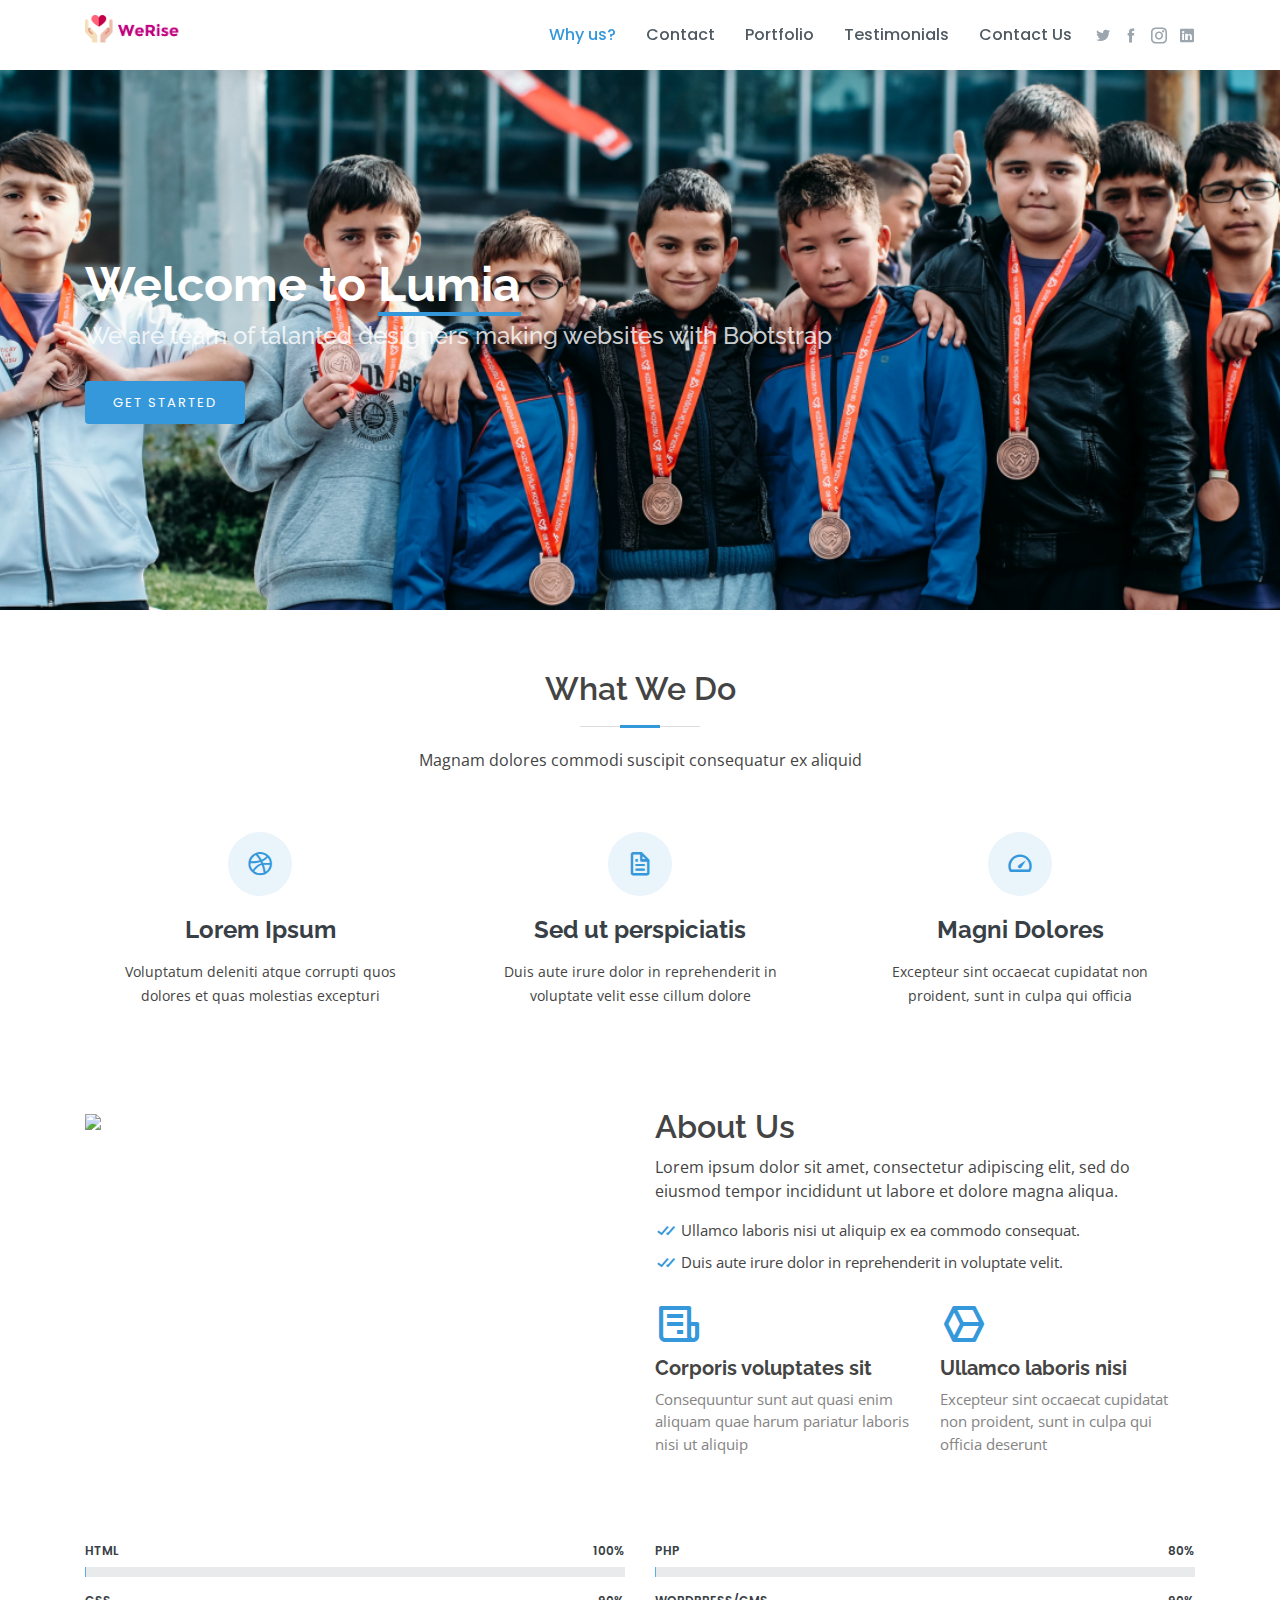
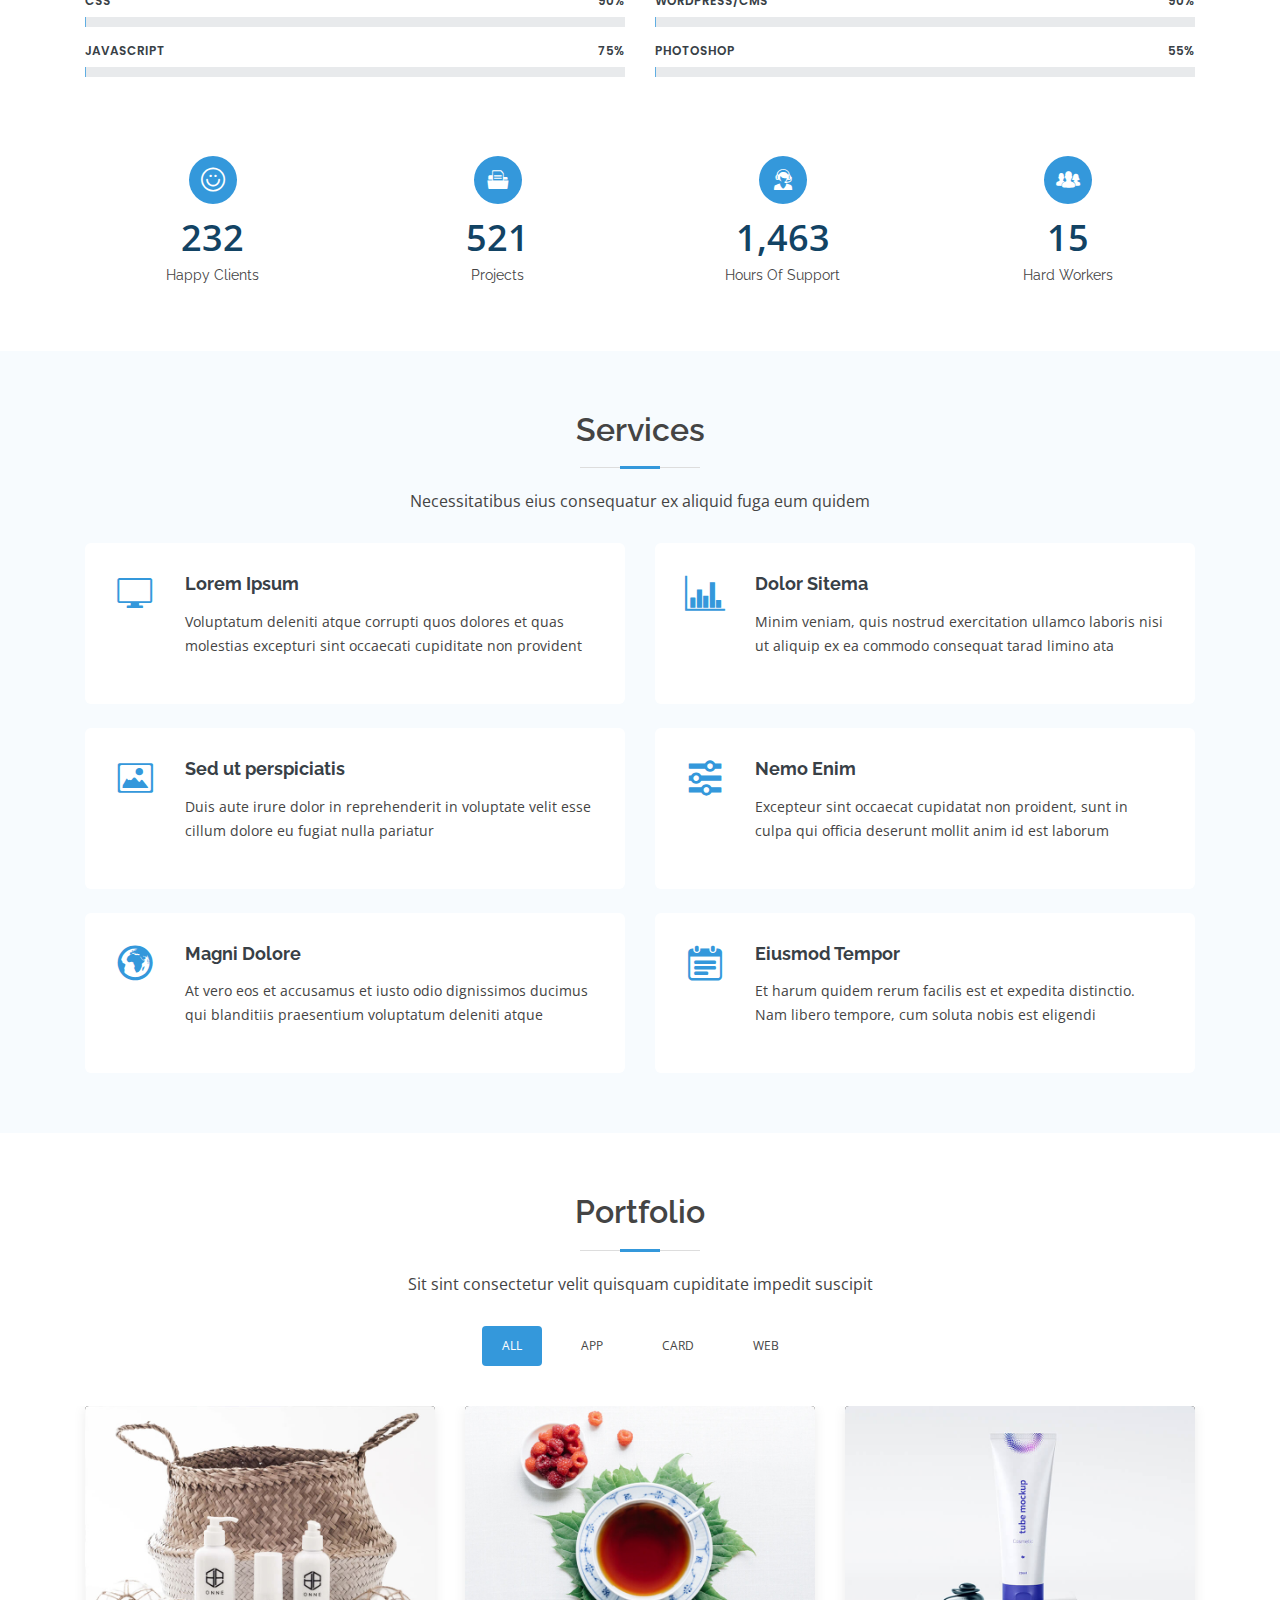
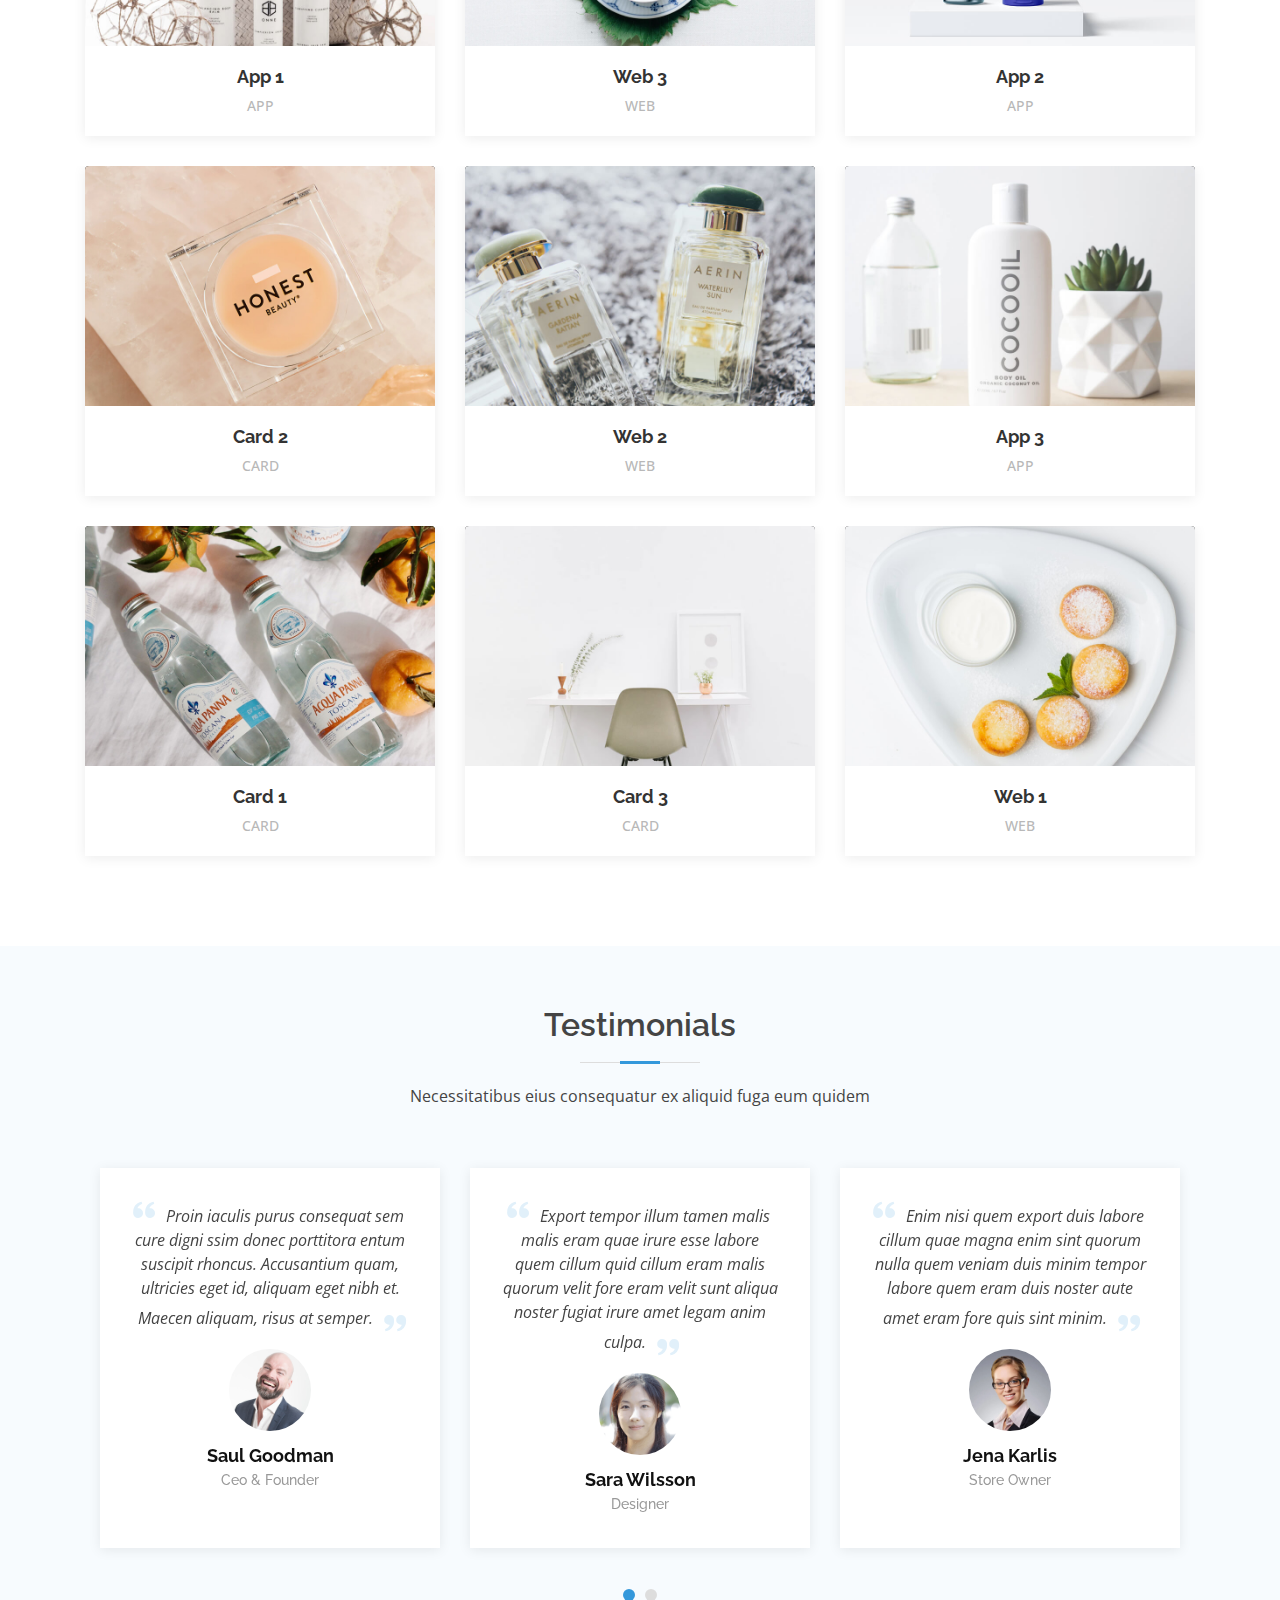
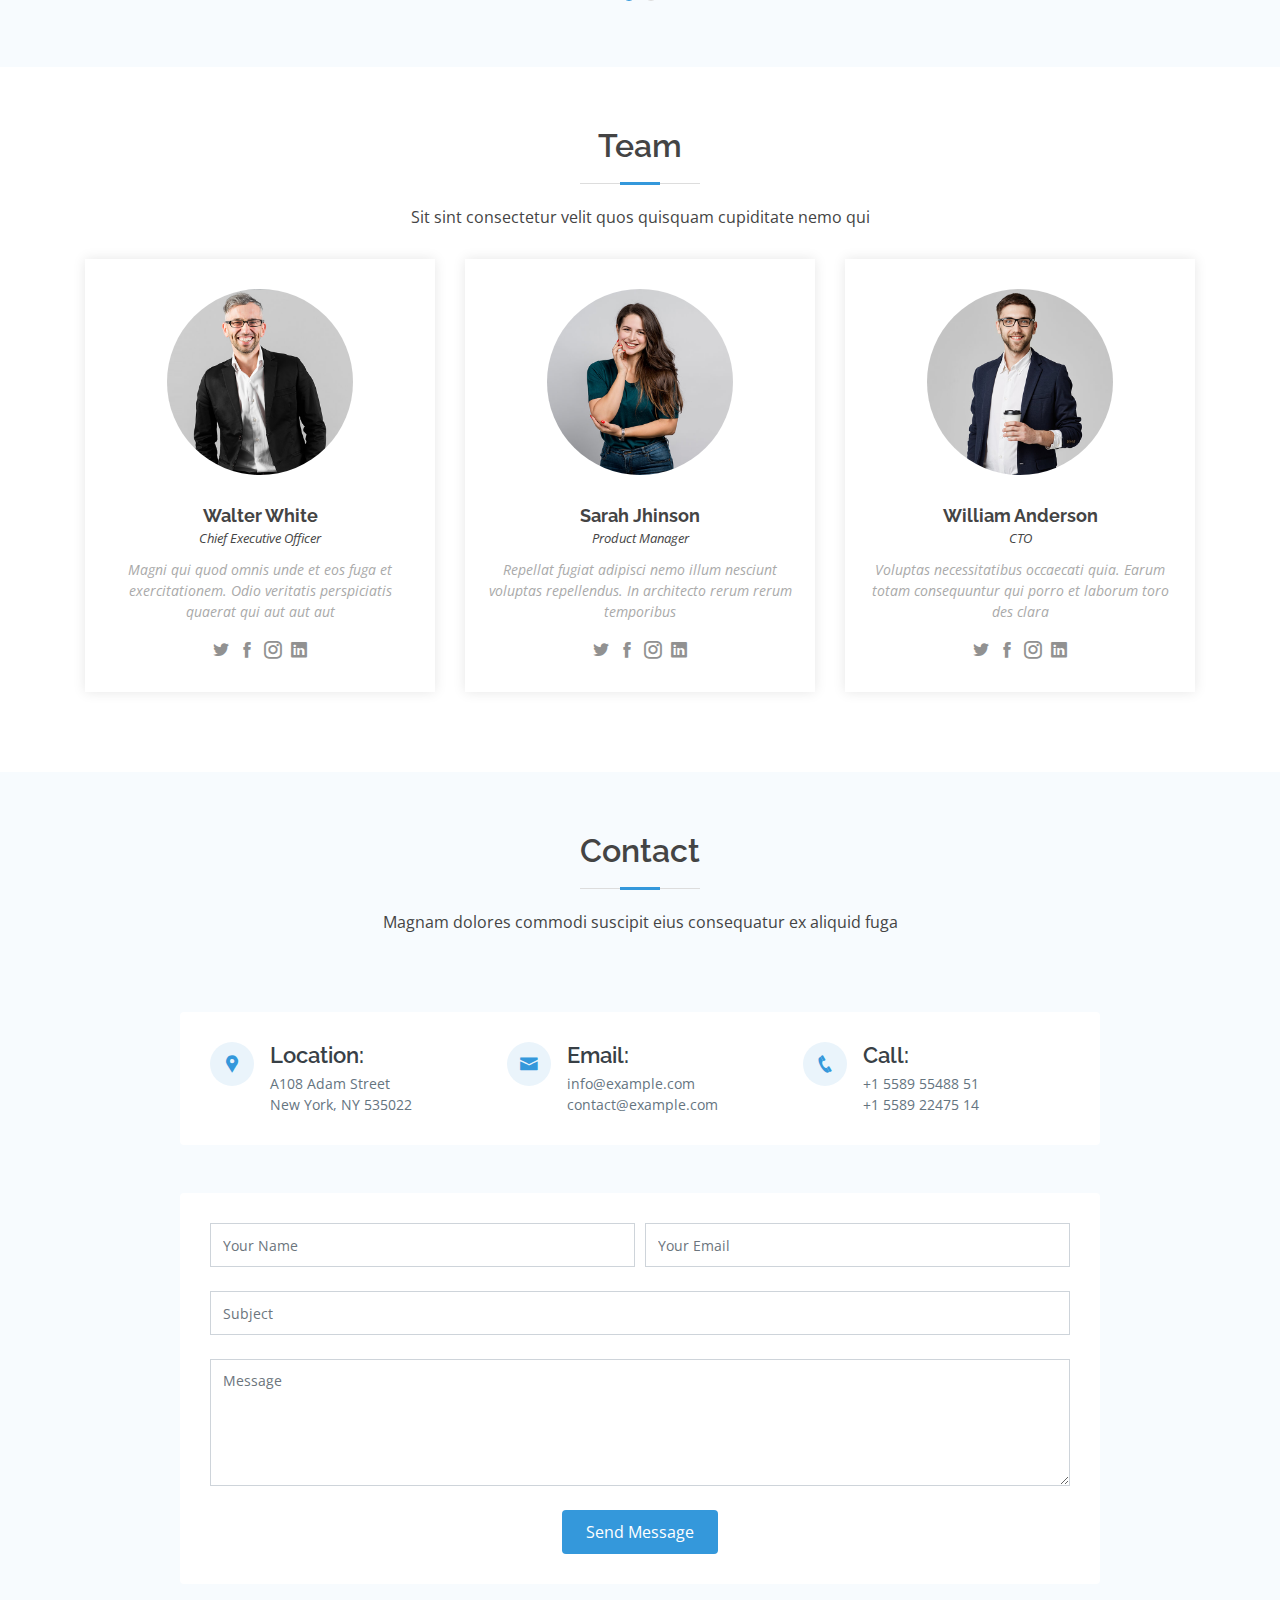
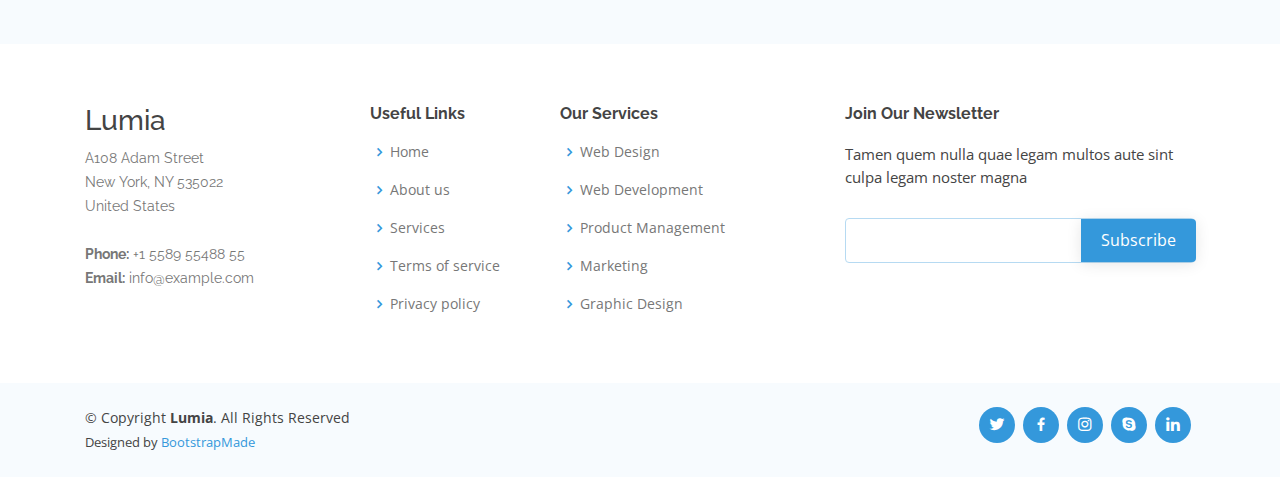
==== index.html @ 9a5ef9f0 "initial commit" ====
<!DOCTYPE html>
<html lang="en">

<head>
  <meta charset="utf-8">
  <meta content="width=device-width, initial-scale=1.0" name="viewport">

  <title>Lumia Bootstrap Template - Index</title>
  <meta content="" name="descriptison">
  <meta content="" name="keywords">

  <!-- Favicons -->
  <link href="assets/img/favicon.png" rel="icon">
  <link href="assets/img/apple-touch-icon.png" rel="apple-touch-icon">

  <!-- Google Fonts -->
  <link href="https://fonts.googleapis.com/css?family=Open+Sans:300,300i,400,400i,600,600i,700,700i|Raleway:300,300i,400,400i,500,500i,600,600i,700,700i|Poppins:300,300i,400,400i,500,500i,600,600i,700,700i" rel="stylesheet">

  <!-- Vendor CSS Files -->
  <link href="assets/vendor/bootstrap/css/bootstrap.min.css" rel="stylesheet">
  <link href="assets/vendor/icofont/icofont.min.css" rel="stylesheet">
  <link href="assets/vendor/boxicons/css/boxicons.min.css" rel="stylesheet">
  <link href="assets/vendor/venobox/venobox.css" rel="stylesheet">
  <link href="assets/vendor/owl.carousel/assets/owl.carousel.min.css" rel="stylesheet">

  <!-- Template Main CSS File -->
  <link href="assets/css/style.css" rel="stylesheet">

  <!-- =======================================================
  * Template Name: Lumia - v2.1.0
  * Template URL: https://bootstrapmade.com/lumia-bootstrap-business-template/
  * Author: BootstrapMade.com
  * License: https://bootstrapmade.com/license/
  ======================================================== -->
</head>

<body>

  <!-- ======= Header ======= -->
  <header id="header" class="fixed-top d-flex align-items-center">
    <div class="container d-flex align-items-center">

      <div class="logo mr-auto">
        <img  src="./logo.png"/>
        <!-- Uncomment below if you prefer to use an image logo -->
        <!-- <a href="index.html"><img src="assets/img/logo.png" alt="" class="img-fluid"></a>-->
      </div>

      <nav class="nav-menu d-none d-lg-block">
        <ul>
          <li class="active"><a href="index.html">Why us?</a></li>
          <li><a href="#services">Contact</a></li>
          <li><a href="#portfolio">Portfolio</a></li>
          <li><a href="#testimonials">Testimonials</a></li>
          <li><a href="#contact">Contact Us</a></li>

        </ul>
      </nav><!-- .nav-menu -->

      <div class="header-social-links">
        <a href="#" class="twitter"><i class="icofont-twitter"></i></a>
        <a href="#" class="facebook"><i class="icofont-facebook"></i></a>
        <a href="#" class="instagram"><i class="icofont-instagram"></i></a>
        <a href="#" class="linkedin"><i class="icofont-linkedin"></i></i></a>
      </div>

    </div>
  </header><!-- End Header -->

  <!-- ======= Hero Section ======= -->
  <section id="hero" class="d-flex flex-column justify-content-center align-items-center">
    <div class="container text-center text-md-left" data-aos="fade-up">
      <h1>Welcome to <span>Lumia</span></h1>
      <h2>We are team of talanted designers making websites with Bootstrap</h2>
      <a href="#about" class="btn-get-started scrollto">Get Started</a>
    </div>
  </section><!-- End Hero -->

  <main id="main">

    <!-- ======= What We Do Section ======= -->
    <section id="what-we-do" class="what-we-do">
      <div class="container">

        <div class="section-title">
          <h2>What We Do</h2>
          <p>Magnam dolores commodi suscipit consequatur ex aliquid</p>
        </div>

        <div class="row">
          <div class="col-lg-4 col-md-6 d-flex align-items-stretch">
            <div class="icon-box">
              <div class="icon"><i class="bx bxl-dribbble"></i></div>
              <h4><a href="">Lorem Ipsum</a></h4>
              <p>Voluptatum deleniti atque corrupti quos dolores et quas molestias excepturi</p>
            </div>
          </div>

          <div class="col-lg-4 col-md-6 d-flex align-items-stretch mt-4 mt-md-0">
            <div class="icon-box">
              <div class="icon"><i class="bx bx-file"></i></div>
              <h4><a href="">Sed ut perspiciatis</a></h4>
              <p>Duis aute irure dolor in reprehenderit in voluptate velit esse cillum dolore</p>
            </div>
          </div>

          <div class="col-lg-4 col-md-6 d-flex align-items-stretch mt-4 mt-lg-0">
            <div class="icon-box">
              <div class="icon"><i class="bx bx-tachometer"></i></div>
              <h4><a href="">Magni Dolores</a></h4>
              <p>Excepteur sint occaecat cupidatat non proident, sunt in culpa qui officia</p>
            </div>
          </div>

        </div>

      </div>
    </section><!-- End What We Do Section -->

    <!-- ======= About Section ======= -->
    <section id="about" class="about">
      <div class="container">

        <div class="row">
          <div class="col-lg-6">
            <img src="./main.png"/>

          </div>
          <div class="col-lg-6 pt-4 pt-lg-0">
            <h3>About Us</h3>
            <p>
              Lorem ipsum dolor sit amet, consectetur adipiscing elit, sed do eiusmod tempor incididunt ut labore et dolore magna aliqua.
            </p>
            <ul>
              <li><i class="bx bx-check-double"></i> Ullamco laboris nisi ut aliquip ex ea commodo consequat.</li>
              <li><i class="bx bx-check-double"></i> Duis aute irure dolor in reprehenderit in voluptate velit.</li>
            </ul>
            <div class="row icon-boxes">
              <div class="col-md-6">
                <i class="bx bx-receipt"></i>
                <h4>Corporis voluptates sit</h4>
                <p>Consequuntur sunt aut quasi enim aliquam quae harum pariatur laboris nisi ut aliquip</p>
              </div>
              <div class="col-md-6 mt-4 mt-md-0">
                <i class="bx bx-cube-alt"></i>
                <h4>Ullamco laboris nisi</h4>
                <p>Excepteur sint occaecat cupidatat non proident, sunt in culpa qui officia deserunt</p>
              </div>
            </div>
          </div>
        </div>

      </div>
    </section><!-- End About Section -->

    <!-- ======= Skills Section ======= -->
    <section id="skills" class="skills">
      <div class="container">

        <div class="row skills-content">

          <div class="col-lg-6">

            <div class="progress">
              <span class="skill">HTML <i class="val">100%</i></span>
              <div class="progress-bar-wrap">
                <div class="progress-bar" role="progressbar" aria-valuenow="100" aria-valuemin="0" aria-valuemax="100"></div>
              </div>
            </div>

            <div class="progress">
              <span class="skill">CSS <i class="val">90%</i></span>
              <div class="progress-bar-wrap">
                <div class="progress-bar" role="progressbar" aria-valuenow="90" aria-valuemin="0" aria-valuemax="100"></div>
              </div>
            </div>

            <div class="progress">
              <span class="skill">JavaScript <i class="val">75%</i></span>
              <div class="progress-bar-wrap">
                <div class="progress-bar" role="progressbar" aria-valuenow="75" aria-valuemin="0" aria-valuemax="100"></div>
              </div>
            </div>

          </div>

          <div class="col-lg-6">

            <div class="progress">
              <span class="skill">PHP <i class="val">80%</i></span>
              <div class="progress-bar-wrap">
                <div class="progress-bar" role="progressbar" aria-valuenow="80" aria-valuemin="0" aria-valuemax="100"></div>
              </div>
            </div>

            <div class="progress">
              <span class="skill">WordPress/CMS <i class="val">90%</i></span>
              <div class="progress-bar-wrap">
                <div class="progress-bar" role="progressbar" aria-valuenow="90" aria-valuemin="0" aria-valuemax="100"></div>
              </div>
            </div>

            <div class="progress">
              <span class="skill">Photoshop <i class="val">55%</i></span>
              <div class="progress-bar-wrap">
                <div class="progress-bar" role="progressbar" aria-valuenow="55" aria-valuemin="0" aria-valuemax="100"></div>
              </div>
            </div>

          </div>

        </div>

      </div>
    </section><!-- End Skills Section -->

    <!-- ======= Counts Section ======= -->
    <section id="counts" class="counts">
      <div class="container">

        <div class="row">

          <div class="col-lg-3 col-6">
            <div class="count-box">
              <i class="icofont-simple-smile"></i>
              <span data-toggle="counter-up">232</span>
              <p>Happy Clients</p>
            </div>
          </div>

          <div class="col-lg-3 col-6">
            <div class="count-box">
              <i class="icofont-document-folder"></i>
              <span data-toggle="counter-up">521</span>
              <p>Projects</p>
            </div>
          </div>

          <div class="col-lg-3 col-6 mt-5 mt-lg-0">
            <div class="count-box">
              <i class="icofont-live-support"></i>
              <span data-toggle="counter-up">1,463</span>
              <p>Hours Of Support</p>
            </div>
          </div>

          <div class="col-lg-3 col-6 mt-5 mt-lg-0">
            <div class="count-box">
              <i class="icofont-users-alt-5"></i>
              <span data-toggle="counter-up">15</span>
              <p>Hard Workers</p>
            </div>
          </div>

        </div>

      </div>
    </section><!-- End Counts Section -->

    <!-- ======= Services Section ======= -->
    <section id="services" class="services section-bg">
      <div class="container">

        <div class="section-title">
          <h2>Services</h2>
          <p>Necessitatibus eius consequatur ex aliquid fuga eum quidem</p>
        </div>

        <div class="row">
          <div class="col-md-6">
            <div class="icon-box">
              <i class="icofont-computer"></i>
              <h4><a href="#">Lorem Ipsum</a></h4>
              <p>Voluptatum deleniti atque corrupti quos dolores et quas molestias excepturi sint occaecati cupiditate non provident</p>
            </div>
          </div>
          <div class="col-md-6 mt-4 mt-lg-0">
            <div class="icon-box">
              <i class="icofont-chart-bar-graph"></i>
              <h4><a href="#">Dolor Sitema</a></h4>
              <p>Minim veniam, quis nostrud exercitation ullamco laboris nisi ut aliquip ex ea commodo consequat tarad limino ata</p>
            </div>
          </div>
          <div class="col-md-6 mt-4">
            <div class="icon-box">
              <i class="icofont-image"></i>
              <h4><a href="#">Sed ut perspiciatis</a></h4>
              <p>Duis aute irure dolor in reprehenderit in voluptate velit esse cillum dolore eu fugiat nulla pariatur</p>
            </div>
          </div>
          <div class="col-md-6 mt-4">
            <div class="icon-box">
              <i class="icofont-settings"></i>
              <h4><a href="#">Nemo Enim</a></h4>
              <p>Excepteur sint occaecat cupidatat non proident, sunt in culpa qui officia deserunt mollit anim id est laborum</p>
            </div>
          </div>
          <div class="col-md-6 mt-4">
            <div class="icon-box">
              <i class="icofont-earth"></i>
              <h4><a href="#">Magni Dolore</a></h4>
              <p>At vero eos et accusamus et iusto odio dignissimos ducimus qui blanditiis praesentium voluptatum deleniti atque</p>
            </div>
          </div>
          <div class="col-md-6 mt-4">
            <div class="icon-box">
              <i class="icofont-tasks-alt"></i>
              <h4><a href="#">Eiusmod Tempor</a></h4>
              <p>Et harum quidem rerum facilis est et expedita distinctio. Nam libero tempore, cum soluta nobis est eligendi</p>
            </div>
          </div>
        </div>

      </div>
    </section><!-- End Services Section -->

    <!-- ======= Portfolio Section ======= -->
    <section id="portfolio" class="portfolio">
      <div class="container">

        <div class="section-title">
          <h2>Portfolio</h2>
          <p>Sit sint consectetur velit quisquam cupiditate impedit suscipit</p>
        </div>

        <div class="row">
          <div class="col-lg-12">
            <ul id="portfolio-flters">
              <li data-filter="*" class="filter-active">All</li>
              <li data-filter=".filter-app">App</li>
              <li data-filter=".filter-card">Card</li>
              <li data-filter=".filter-web">Web</li>
            </ul>
          </div>
        </div>

        <div class="row portfolio-container">

          <div class="col-lg-4 col-md-6 portfolio-item filter-app wow fadeInUp">
            <div class="portfolio-wrap">
              <figure>
                <img src="assets/img/portfolio/portfolio-1.jpg" class="img-fluid" alt="">
                <a href="assets/img/portfolio/portfolio-1.jpg" data-gall="portfolioGallery" class="link-preview venobox" title="Preview"><i class="bx bx-plus"></i></a>
                <a href="portfolio-details.html" class="link-details" title="More Details"><i class="bx bx-link"></i></a>
              </figure>

              <div class="portfolio-info">
                <h4><a href="portfolio-details.html">App 1</a></h4>
                <p>App</p>
              </div>
            </div>
          </div>

          <div class="col-lg-4 col-md-6 portfolio-item filter-web wow fadeInUp" data-wow-delay="0.1s">
            <div class="portfolio-wrap">
              <figure>
                <img src="assets/img/portfolio/portfolio-2.jpg" class="img-fluid" alt="">
                <a href="assets/img/portfolio/portfolio-2.jpg" class="link-preview venobox" data-gall="portfolioGallery" title="Preview"><i class="bx bx-plus"></i></a>
                <a href="portfolio-details.html" class="link-details" title="More Details"><i class="bx bx-link"></i></a>
              </figure>

              <div class="portfolio-info">
                <h4><a href="portfolio-details.html">Web 3</a></h4>
                <p>Web</p>
              </div>
            </div>
          </div>

          <div class="col-lg-4 col-md-6 portfolio-item filter-app wow fadeInUp" data-wow-delay="0.2s">
            <div class="portfolio-wrap">
              <figure>
                <img src="assets/img/portfolio/portfolio-3.jpg" class="img-fluid" alt="">
                <a href="assets/img/portfolio/portfolio-3.jpg" class="link-preview venobox" data-gall="portfolioGallery" title="Preview"><i class="bx bx-plus"></i></a>
                <a href="portfolio-details.html" class="link-details" title="More Details"><i class="bx bx-link"></i></a>
              </figure>

              <div class="portfolio-info">
                <h4><a href="portfolio-details.html">App 2</a></h4>
                <p>App</p>
              </div>
            </div>
          </div>

          <div class="col-lg-4 col-md-6 portfolio-item filter-card wow fadeInUp">
            <div class="portfolio-wrap">
              <figure>
                <img src="assets/img/portfolio/portfolio-4.jpg" class="img-fluid" alt="">
                <a href="assets/img/portfolio/portfolio-4.jpg" class="link-preview venobox" data-gall="portfolioGallery" title="Preview"><i class="bx bx-plus"></i></a>
                <a href="portfolio-details.html" class="link-details" title="More Details"><i class="bx bx-link"></i></a>
              </figure>

              <div class="portfolio-info">
                <h4><a href="portfolio-details.html">Card 2</a></h4>
                <p>Card</p>
              </div>
            </div>
          </div>

          <div class="col-lg-4 col-md-6 portfolio-item filter-web wow fadeInUp" data-wow-delay="0.1s">
            <div class="portfolio-wrap">
              <figure>
                <img src="assets/img/portfolio/portfolio-5.jpg" class="img-fluid" alt="">
                <a href="assets/img/portfolio/portfolio-5.jpg" class="link-preview venobox" data-gall="portfolioGallery" title="Preview"><i class="bx bx-plus"></i></a>
                <a href="portfolio-details.html" class="link-details" title="More Details"><i class="bx bx-link"></i></a>
              </figure>

              <div class="portfolio-info">
                <h4><a href="portfolio-details.html">Web 2</a></h4>
                <p>Web</p>
              </div>
            </div>
          </div>

          <div class="col-lg-4 col-md-6 portfolio-item filter-app wow fadeInUp" data-wow-delay="0.2s">
            <div class="portfolio-wrap">
              <figure>
                <img src="assets/img/portfolio/portfolio-6.jpg" class="img-fluid" alt="">
                <a href="assets/img/portfolio/portfolio-6.jpg" class="link-preview venobox" data-gall="portfolioGallery" title="Preview"><i class="bx bx-plus"></i></a>
                <a href="portfolio-details.html" class="link-details" title="More Details"><i class="bx bx-link"></i></a>
              </figure>

              <div class="portfolio-info">
                <h4><a href="portfolio-details.html">App 3</a></h4>
                <p>App</p>
              </div>
            </div>
          </div>

          <div class="col-lg-4 col-md-6 portfolio-item filter-card wow fadeInUp">
            <div class="portfolio-wrap">
              <figure>
                <img src="assets/img/portfolio/portfolio-7.jpg" class="img-fluid" alt="">
                <a href="assets/img/portfolio/portfolio-7.jpg" class="link-preview venobox" data-gall="portfolioGallery" title="Preview"><i class="bx bx-plus"></i></a>
                <a href="portfolio-details.html" class="link-details" title="More Details"><i class="bx bx-link"></i></a>
              </figure>

              <div class="portfolio-info">
                <h4><a href="portfolio-details.html">Card 1</a></h4>
                <p>Card</p>
              </div>
            </div>
          </div>

          <div class="col-lg-4 col-md-6 portfolio-item filter-card wow fadeInUp" data-wow-delay="0.1s">
            <div class="portfolio-wrap">
              <figure>
                <img src="assets/img/portfolio/portfolio-8.jpg" class="img-fluid" alt="">
                <a href="assets/img/portfolio/portfolio-8.jpg" class="link-preview venobox" data-gall="portfolioGallery" title="Preview"><i class="bx bx-plus"></i></a>
                <a href="portfolio-details.html" class="link-details" title="More Details"><i class="bx bx-link"></i></a>
              </figure>

              <div class="portfolio-info">
                <h4><a href="portfolio-details.html">Card 3</a></h4>
                <p>Card</p>
              </div>
            </div>
          </div>

          <div class="col-lg-4 col-md-6 portfolio-item filter-web wow fadeInUp" data-wow-delay="0.2s">
            <div class="portfolio-wrap">
              <figure>
                <img src="assets/img/portfolio/portfolio-9.jpg" class="img-fluid" alt="">
                <a href="assets/img/portfolio/portfolio-9.jpg" class="link-preview venobox" data-gall="portfolioGallery" title="Preview"><i class="bx bx-plus"></i></a>
                <a href="portfolio-details.html" class="link-details" title="More Details"><i class="bx bx-link"></i></a>
              </figure>

              <div class="portfolio-info">
                <h4><a href="portfolio-details.html">Web 1</a></h4>
                <p>Web</p>
              </div>
            </div>
          </div>

        </div>

      </div>
    </section><!-- End Portfolio Section -->

    <!-- ======= Testimonials Section ======= -->
    <section id="testimonials" class="testimonials section-bg">
      <div class="container">

        <div class="section-title">
          <h2>Testimonials</h2>
          <p>Necessitatibus eius consequatur ex aliquid fuga eum quidem</p>
        </div>

        <div class="owl-carousel testimonials-carousel">

          <div class="testimonial-item">
            <p>
              <i class="bx bxs-quote-alt-left quote-icon-left"></i>
              Proin iaculis purus consequat sem cure digni ssim donec porttitora entum suscipit rhoncus. Accusantium quam, ultricies eget id, aliquam eget nibh et. Maecen aliquam, risus at semper.
              <i class="bx bxs-quote-alt-right quote-icon-right"></i>
            </p>
            <img src="assets/img/testimonials/testimonials-1.jpg" class="testimonial-img" alt="">
            <h3>Saul Goodman</h3>
            <h4>Ceo &amp; Founder</h4>
          </div>

          <div class="testimonial-item">
            <p>
              <i class="bx bxs-quote-alt-left quote-icon-left"></i>
              Export tempor illum tamen malis malis eram quae irure esse labore quem cillum quid cillum eram malis quorum velit fore eram velit sunt aliqua noster fugiat irure amet legam anim culpa.
              <i class="bx bxs-quote-alt-right quote-icon-right"></i>
            </p>
            <img src="assets/img/testimonials/testimonials-2.jpg" class="testimonial-img" alt="">
            <h3>Sara Wilsson</h3>
            <h4>Designer</h4>
          </div>

          <div class="testimonial-item">
            <p>
              <i class="bx bxs-quote-alt-left quote-icon-left"></i>
              Enim nisi quem export duis labore cillum quae magna enim sint quorum nulla quem veniam duis minim tempor labore quem eram duis noster aute amet eram fore quis sint minim.
              <i class="bx bxs-quote-alt-right quote-icon-right"></i>
            </p>
            <img src="assets/img/testimonials/testimonials-3.jpg" class="testimonial-img" alt="">
            <h3>Jena Karlis</h3>
            <h4>Store Owner</h4>
          </div>

          <div class="testimonial-item">
            <p>
              <i class="bx bxs-quote-alt-left quote-icon-left"></i>
              Fugiat enim eram quae cillum dolore dolor amet nulla culpa multos export minim fugiat minim velit minim dolor enim duis veniam ipsum anim magna sunt elit fore quem dolore labore illum veniam.
              <i class="bx bxs-quote-alt-right quote-icon-right"></i>
            </p>
            <img src="assets/img/testimonials/testimonials-4.jpg" class="testimonial-img" alt="">
            <h3>Matt Brandon</h3>
            <h4>Freelancer</h4>
          </div>

          <div class="testimonial-item">
            <p>
              <i class="bx bxs-quote-alt-left quote-icon-left"></i>
              Quis quorum aliqua sint quem legam fore sunt eram irure aliqua veniam tempor noster veniam enim culpa labore duis sunt culpa nulla illum cillum fugiat legam esse veniam culpa fore nisi cillum quid.
              <i class="bx bxs-quote-alt-right quote-icon-right"></i>
            </p>
            <img src="assets/img/testimonials/testimonials-5.jpg" class="testimonial-img" alt="">
            <h3>John Larson</h3>
            <h4>Entrepreneur</h4>
          </div>

        </div>

      </div>
    </section><!-- End Testimonials Section -->

    <!-- ======= Team Section ======= -->
    <section id="team" class="team">
      <div class="container">

        <div class="section-title">
          <h2>Team</h2>
          <p>Sit sint consectetur velit quos quisquam cupiditate nemo qui</p>
        </div>

        <div class="row">
          <div class="col-lg-4 col-md-6 d-flex align-items-stretch">
            <div class="member">
              <img src="assets/img/team/team-1.jpg" alt="">
              <h4>Walter White</h4>
              <span>Chief Executive Officer</span>
              <p>
                Magni qui quod omnis unde et eos fuga et exercitationem. Odio veritatis perspiciatis quaerat qui aut aut aut
              </p>
              <div class="social">
                <a href=""><i class="icofont-twitter"></i></a>
                <a href=""><i class="icofont-facebook"></i></a>
                <a href=""><i class="icofont-instagram"></i></a>
                <a href=""><i class="icofont-linkedin"></i></a>
              </div>
            </div>
          </div>

          <div class="col-lg-4 col-md-6 d-flex align-items-stretch">
            <div class="member">
              <img src="assets/img/team/team-2.jpg" alt="">
              <h4>Sarah Jhinson</h4>
              <span>Product Manager</span>
              <p>
                Repellat fugiat adipisci nemo illum nesciunt voluptas repellendus. In architecto rerum rerum temporibus
              </p>
              <div class="social">
                <a href=""><i class="icofont-twitter"></i></a>
                <a href=""><i class="icofont-facebook"></i></a>
                <a href=""><i class="icofont-instagram"></i></a>
                <a href=""><i class="icofont-linkedin"></i></a>
              </div>
            </div>
          </div>

          <div class="col-lg-4 col-md-6 d-flex align-items-stretch">
            <div class="member">
              <img src="assets/img/team/team-3.jpg" alt="">
              <h4>William Anderson</h4>
              <span>CTO</span>
              <p>
                Voluptas necessitatibus occaecati quia. Earum totam consequuntur qui porro et laborum toro des clara
              </p>
              <div class="social">
                <a href=""><i class="icofont-twitter"></i></a>
                <a href=""><i class="icofont-facebook"></i></a>
                <a href=""><i class="icofont-instagram"></i></a>
                <a href=""><i class="icofont-linkedin"></i></a>
              </div>
            </div>
          </div>

        </div>

      </div>
    </section><!-- End Team Section -->

    <!-- ======= Contact Section ======= -->
    <section id="contact" class="contact section-bg">
      <div class="container">

        <div class="section-title">
          <h2>Contact</h2>
          <p>Magnam dolores commodi suscipit eius consequatur ex aliquid fuga</p>
        </div>

        <div class="row mt-5 justify-content-center">

          <div class="col-lg-10">

            <div class="info-wrap">
              <div class="row">
                <div class="col-lg-4 info">
                  <i class="icofont-google-map"></i>
                  <h4>Location:</h4>
                  <p>A108 Adam Street<br>New York, NY 535022</p>
                </div>

                <div class="col-lg-4 info mt-4 mt-lg-0">
                  <i class="icofont-envelope"></i>
                  <h4>Email:</h4>
                  <p>info@example.com<br>contact@example.com</p>
                </div>

                <div class="col-lg-4 info mt-4 mt-lg-0">
                  <i class="icofont-phone"></i>
                  <h4>Call:</h4>
                  <p>+1 5589 55488 51<br>+1 5589 22475 14</p>
                </div>
              </div>
            </div>

          </div>

        </div>

        <div class="row mt-5 justify-content-center">
          <div class="col-lg-10">
            <form action="forms/contact.php" method="post" role="form" class="php-email-form">
              <div class="form-row">
                <div class="col-md-6 form-group">
                  <input type="text" name="name" class="form-control" id="name" placeholder="Your Name" data-rule="minlen:4" data-msg="Please enter at least 4 chars" />
                  <div class="validate"></div>
                </div>
                <div class="col-md-6 form-group">
                  <input type="email" class="form-control" name="email" id="email" placeholder="Your Email" data-rule="email" data-msg="Please enter a valid email" />
                  <div class="validate"></div>
                </div>
              </div>
              <div class="form-group">
                <input type="text" class="form-control" name="subject" id="subject" placeholder="Subject" data-rule="minlen:4" data-msg="Please enter at least 8 chars of subject" />
                <div class="validate"></div>
              </div>
              <div class="form-group">
                <textarea class="form-control" name="message" rows="5" data-rule="required" data-msg="Please write something for us" placeholder="Message"></textarea>
                <div class="validate"></div>
              </div>
              <div class="mb-3">
                <div class="loading">Loading</div>
                <div class="error-message"></div>
                <div class="sent-message">Your message has been sent. Thank you!</div>
              </div>
              <div class="text-center"><button type="submit">Send Message</button></div>
            </form>
          </div>

        </div>

      </div>
    </section><!-- End Contact Section -->

  </main><!-- End #main -->

  <!-- ======= Footer ======= -->
  <footer id="footer">

    <div class="footer-top">
      <div class="container">
        <div class="row">

          <div class="col-lg-3 col-md-6 footer-contact">
            <h3>Lumia</h3>
            <p>
              A108 Adam Street <br>
              New York, NY 535022<br>
              United States <br><br>
              <strong>Phone:</strong> +1 5589 55488 55<br>
              <strong>Email:</strong> info@example.com<br>
            </p>
          </div>

          <div class="col-lg-2 col-md-6 footer-links">
            <h4>Useful Links</h4>
            <ul>
              <li><i class="bx bx-chevron-right"></i> <a href="#">Home</a></li>
              <li><i class="bx bx-chevron-right"></i> <a href="#">About us</a></li>
              <li><i class="bx bx-chevron-right"></i> <a href="#">Services</a></li>
              <li><i class="bx bx-chevron-right"></i> <a href="#">Terms of service</a></li>
              <li><i class="bx bx-chevron-right"></i> <a href="#">Privacy policy</a></li>
            </ul>
          </div>

          <div class="col-lg-3 col-md-6 footer-links">
            <h4>Our Services</h4>
            <ul>
              <li><i class="bx bx-chevron-right"></i> <a href="#">Web Design</a></li>
              <li><i class="bx bx-chevron-right"></i> <a href="#">Web Development</a></li>
              <li><i class="bx bx-chevron-right"></i> <a href="#">Product Management</a></li>
              <li><i class="bx bx-chevron-right"></i> <a href="#">Marketing</a></li>
              <li><i class="bx bx-chevron-right"></i> <a href="#">Graphic Design</a></li>
            </ul>
          </div>

          <div class="col-lg-4 col-md-6 footer-newsletter">
            <h4>Join Our Newsletter</h4>
            <p>Tamen quem nulla quae legam multos aute sint culpa legam noster magna</p>
            <form action="" method="post">
              <input type="email" name="email"><input type="submit" value="Subscribe">
            </form>
          </div>

        </div>
      </div>
    </div>

    <div class="container d-md-flex py-4">

      <div class="mr-md-auto text-center text-md-left">
        <div class="copyright">
          &copy; Copyright <strong><span>Lumia</span></strong>. All Rights Reserved
        </div>
        <div class="credits">
          <!-- All the links in the footer should remain intact. -->
          <!-- You can delete the links only if you purchased the pro version. -->
          <!-- Licensing information: https://bootstrapmade.com/license/ -->
          <!-- Purchase the pro version with working PHP/AJAX contact form: https://bootstrapmade.com/lumia-bootstrap-business-template/ -->
          Designed by <a href="https://bootstrapmade.com/">BootstrapMade</a>
        </div>
      </div>
      <div class="social-links text-center text-md-right pt-3 pt-md-0">
        <a href="#" class="twitter"><i class="bx bxl-twitter"></i></a>
        <a href="#" class="facebook"><i class="bx bxl-facebook"></i></a>
        <a href="#" class="instagram"><i class="bx bxl-instagram"></i></a>
        <a href="#" class="google-plus"><i class="bx bxl-skype"></i></a>
        <a href="#" class="linkedin"><i class="bx bxl-linkedin"></i></a>
      </div>
    </div>
  </footer><!-- End Footer -->

  <a href="#" class="back-to-top"><i class="icofont-simple-up"></i></a>

  <!-- Vendor JS Files -->
  <script src="assets/vendor/jquery/jquery.min.js"></script>
  <script src="assets/vendor/bootstrap/js/bootstrap.bundle.min.js"></script>
  <script src="assets/vendor/jquery.easing/jquery.easing.min.js"></script>
  <script src="assets/vendor/php-email-form/validate.js"></script>
  <script src="assets/vendor/waypoints/jquery.waypoints.min.js"></script>
  <script src="assets/vendor/counterup/counterup.min.js"></script>
  <script src="assets/vendor/isotope-layout/isotope.pkgd.min.js"></script>
  <script src="assets/vendor/venobox/venobox.min.js"></script>
  <script src="assets/vendor/owl.carousel/owl.carousel.min.js"></script>

  <!-- Template Main JS File -->
  <script src="assets/js/main.js"></script>

</body>

</html>
---- assets/vendor/venobox/venobox.css ----
/* ------ venobox.css --------*/
.vbox-overlay *, .vbox-overlay *:before, .vbox-overlay *:after{
    -webkit-backface-visibility: hidden;
    -webkit-box-sizing:border-box;
    -moz-box-sizing:border-box;
    box-sizing:border-box;
}
.vbox-overlay * { 
    -webkit-backface-visibility: visible;
    backface-visibility: visible;
}
.vbox-overlay{
    display: -webkit-flex;
    display: flex;
    -webkit-flex-direction: column;
    flex-direction: column;
    -webkit-justify-content: center;
    justify-content: center;
    -webkit-align-items: center;
    align-items: center;
    position: fixed;
    left: 0;
    top: 0;
    bottom: 0;
    right: 0;
    z-index: 999999;
}

/* ----- navigation ----- */
.vbox-title{
    width: 100%;
    height: 40px;
    float: left;
    text-align: center;
    line-height: 28px;
    font-size: 12px;
    padding: 6px 50px;
    overflow: hidden;
    position: fixed;
    display: none;
    left: 0;
    z-index: 89;
}
.vbox-close{
    cursor: pointer;
    position: fixed;
    top: -1px;
    right: 0;
    width: 50px;
    height: 40px;
    padding: 6px;
    display: block;
    background-position:10px center;
    overflow: hidden;
    font-size: 24px;
    line-height: 1;
    text-align: center;
    z-index: 99;
}
.vbox-left{
    cursor: pointer;
    position: fixed;
    left: 0;
    height: 40px;
    overflow: hidden;
    line-height: 28px;
    font-size: 12px;
    z-index: 99;
    display: flex;
    align-items:center;
}
.vbox-num{
    display: inline-block;
    margin: 6px 0 6px 15px;
}
/* ----- Social share ----- */
.vbox-share{
    line-height: 28px;
    font-size: 12px;
    overflow: hidden;
    position: fixed;
    left: 0;
    z-index: 98;
    display: flex;
    align-items:center;
    justify-content: center;
    width: 100%;
    text-align: center;
}
.vbox-share svg{
    max-height: 28px;
    width: 28px;
    z-index: 10;
    margin-left: 12px;
    margin-top: 6px;
    margin-bottom: 6px;
    vertical-align: middle;
}


/* ----- navigation ARROWS ----- */
.vbox-next, .vbox-prev{
    position: fixed;
    top: 50%;
    margin-top: -15px;
    overflow: hidden;
    cursor: pointer;
    display: block;
    width: 45px;
    height: 45px;
    z-index: 99;
}
.vbox-next span, .vbox-prev span{
    position: relative;
    width: 20px;
    height: 20px;
    border: 2px solid transparent;
    border-top-color: #B6B6B6;
    border-right-color: #B6B6B6;
    text-indent: -100px;
    position: absolute;
    top: 8px;
    display: block;
}
.vbox-prev{
    left: 15px;
}
.vbox-next{
    right: 15px;
}
.vbox-prev span{
    left: 10px;
    -ms-transform: rotate(-135deg);
    -webkit-transform: rotate(-135deg);
    transform: rotate(-135deg);
}
.vbox-next span{
    -ms-transform: rotate(45deg);
    -webkit-transform: rotate(45deg);
    transform: rotate(45deg);
    right: 10px;
}
/* ------- inline window ------ */
.vbox-inline{
    width: 420px;
    height: 315px;
    height: 70vh;
    padding: 10px;
    background: #fff;
    margin: 0 auto;
    overflow: auto;
    text-align: left;
}
/* ------- Video & iFrames window ------ */
.venoframe{
    max-width: 100%;
    width: 100%;
    border: none;
    width: 100%;
    height: 260px;
    height: 70vh;
}
.venoframe.vbvid{
    height: 260px;
}
@media (min-width: 768px) {
    .venoframe, .vbox-inline{
        width: 90%;
        height: 360px;
        height: 70vh;
    }
    .venoframe.vbvid{
        width: 640px;
        height: 360px;
    }
}
@media (min-width: 992px) {
    .venoframe, .vbox-inline{
        max-width: 1200px;
        width: 80%;
        height: 540px;
        height: 70vh;
    }
    .venoframe.vbvid{
        width: 960px;
        height: 540px;
    }
}
/* 
Please do NOT edit this part! 
or at least read this note: http://i.imgur.com/7C0ws9e.gif
*/
.vbox-open{
    overflow: hidden;
}
.vbox-container{
    position: absolute;
    left: 0;
    right: 0;
    top: 0;
    bottom: 0;
    overflow-x: hidden;
    overflow-y: scroll;
    overflow-scrolling: touch;
    -webkit-overflow-scrolling: touch;
    z-index: 20;
    max-height: 100%;

}

.vbox-content{
    text-align: center;
    float: left;
    width: 100%;
    position: relative;
    overflow: hidden;
    padding: 20px 4%;
}
.vbox-container img{
    max-width: 100%;
    height: auto;
}
.vbox-figlio{
    box-shadow: 0 0 12px rgba(0,0,0,0.19), 0 6px 6px rgba(0,0,0,0.23);
    max-width: 100%;
    text-align: initial;
}
img.vbox-figlio{
    -webkit-user-select: none;
-khtml-user-select: none;
-moz-user-select: none;
-o-user-select: none;
user-select: none;
}
.vbox-content.swipe-left{
    margin-left: -200px !important;
}
.vbox-content.swipe-right{
    margin-left: 200px !important;
}
.vbox-animated{
    webkit-transition: margin 300ms ease-out;
    transition: margin 300ms ease-out;
}

/* ---------- preloader ----------
 * SPINKIT 
 * http://tobiasahlin.com/spinkit/
-------------------------------- */
.sk-double-bounce,.sk-rotating-plane{width:40px;height:40px;margin:40px auto}.sk-rotating-plane{background-color:#333;-webkit-animation:sk-rotatePlane 1.2s infinite ease-in-out;animation:sk-rotatePlane 1.2s infinite ease-in-out}@-webkit-keyframes sk-rotatePlane{0%{-webkit-transform:perspective(120px) rotateX(0) rotateY(0);transform:perspective(120px) rotateX(0) rotateY(0)}50%{-webkit-transform:perspective(120px) rotateX(-180.1deg) rotateY(0);transform:perspective(120px) rotateX(-180.1deg) rotateY(0)}100%{-webkit-transform:perspective(120px) rotateX(-180deg) rotateY(-179.9deg);transform:perspective(120px) rotateX(-180deg) rotateY(-179.9deg)}}@keyframes sk-rotatePlane{0%{-webkit-transform:perspective(120px) rotateX(0) rotateY(0);transform:perspective(120px) rotateX(0) rotateY(0)}50%{-webkit-transform:perspective(120px) rotateX(-180.1deg) rotateY(0);transform:perspective(120px) rotateX(-180.1deg) rotateY(0)}100%{-webkit-transform:perspective(120px) rotateX(-180deg) rotateY(-179.9deg);transform:perspective(120px) rotateX(-180deg) rotateY(-179.9deg)}}.sk-double-bounce{position:relative}.sk-double-bounce .sk-child{width:100%;height:100%;border-radius:50%;background-color:#333;opacity:.6;position:absolute;top:0;left:0;-webkit-animation:sk-doubleBounce 2s infinite ease-in-out;animation:sk-doubleBounce 2s infinite ease-in-out}.sk-chasing-dots .sk-child,.sk-spinner-pulse,.sk-three-bounce .sk-child{background-color:#333;border-radius:100%}.sk-double-bounce .sk-double-bounce2{-webkit-animation-delay:-1s;animation-delay:-1s}@-webkit-keyframes sk-doubleBounce{0%,100%{-webkit-transform:scale(0);transform:scale(0)}50%{-webkit-transform:scale(1);transform:scale(1)}}@keyframes sk-doubleBounce{0%,100%{-webkit-transform:scale(0);transform:scale(0)}50%{-webkit-transform:scale(1);transform:scale(1)}}.sk-wave{margin:40px auto;width:50px;height:40px;text-align:center;font-size:10px}.sk-wave .sk-rect{background-color:#333;height:100%;width:6px;display:inline-block;-webkit-animation:sk-waveStretchDelay 1.2s infinite ease-in-out;animation:sk-waveStretchDelay 1.2s infinite ease-in-out}.sk-wave .sk-rect1{-webkit-animation-delay:-1.2s;animation-delay:-1.2s}.sk-wave .sk-rect2{-webkit-animation-delay:-1.1s;animation-delay:-1.1s}.sk-wave .sk-rect3{-webkit-animation-delay:-1s;animation-delay:-1s}.sk-wave .sk-rect4{-webkit-animation-delay:-.9s;animation-delay:-.9s}.sk-wave .sk-rect5{-webkit-animation-delay:-.8s;animation-delay:-.8s}@-webkit-keyframes sk-waveStretchDelay{0%,100%,40%{-webkit-transform:scaleY(.4);transform:scaleY(.4)}20%{-webkit-transform:scaleY(1);transform:scaleY(1)}}@keyframes sk-waveStretchDelay{0%,100%,40%{-webkit-transform:scaleY(.4);transform:scaleY(.4)}20%{-webkit-transform:scaleY(1);transform:scaleY(1)}}.sk-wandering-cubes{margin:40px auto;width:40px;height:40px;position:relative}.sk-wandering-cubes .sk-cube{background-color:#333;width:10px;height:10px;position:absolute;top:0;left:0;-webkit-animation:sk-wanderingCube 1.8s ease-in-out -1.8s infinite both;animation:sk-wanderingCube 1.8s ease-in-out -1.8s infinite both}.sk-chasing-dots,.sk-spinner-pulse{width:40px;height:40px;margin:40px auto}.sk-wandering-cubes .sk-cube2{-webkit-animation-delay:-.9s;animation-delay:-.9s}@-webkit-keyframes sk-wanderingCube{0%{-webkit-transform:rotate(0);transform:rotate(0)}25%{-webkit-transform:translateX(30px) rotate(-90deg) scale(.5);transform:translateX(30px) rotate(-90deg) scale(.5)}50%{-webkit-transform:translateX(30px) translateY(30px) rotate(-179deg);transform:translateX(30px) translateY(30px) rotate(-179deg)}50.1%{-webkit-transform:translateX(30px) translateY(30px) rotate(-180deg);transform:translateX(30px) translateY(30px) rotate(-180deg)}75%{-webkit-transform:translateX(0) translateY(30px) rotate(-270deg) scale(.5);transform:translateX(0) translateY(30px) rotate(-270deg) scale(.5)}100%{-webkit-transform:rotate(-360deg);transform:rotate(-360deg)}}@keyframes sk-wanderingCube{0%{-webkit-transform:rotate(0);transform:rotate(0)}25%{-webkit-transform:translateX(30px) rotate(-90deg) scale(.5);transform:translateX(30px) rotate(-90deg) scale(.5)}50%{-webkit-transform:translateX(30px) translateY(30px) rotate(-179deg);transform:translateX(30px) translateY(30px) rotate(-179deg)}50.1%{-webkit-transform:translateX(30px) translateY(30px) rotate(-180deg);transform:translateX(30px) translateY(30px) rotate(-180deg)}75%{-webkit-transform:translateX(0) translateY(30px) rotate(-270deg) scale(.5);transform:translateX(0) translateY(30px) rotate(-270deg) scale(.5)}100%{-webkit-transform:rotate(-360deg);transform:rotate(-360deg)}}.sk-spinner-pulse{-webkit-animation:sk-pulseScaleOut 1s infinite ease-in-out;animation:sk-pulseScaleOut 1s infinite ease-in-out}@-webkit-keyframes sk-pulseScaleOut{0%{-webkit-transform:scale(0);transform:scale(0)}100%{-webkit-transform:scale(1);transform:scale(1);opacity:0}}@keyframes sk-pulseScaleOut{0%{-webkit-transform:scale(0);transform:scale(0)}100%{-webkit-transform:scale(1);transform:scale(1);opacity:0}}.sk-chasing-dots{position:relative;text-align:center;-webkit-animation:sk-chasingDotsRotate 2s infinite linear;animation:sk-chasingDotsRotate 2s infinite linear}.sk-chasing-dots .sk-child{width:60%;height:60%;display:inline-block;position:absolute;top:0;-webkit-animation:sk-chasingDotsBounce 2s infinite ease-in-out;animation:sk-chasingDotsBounce 2s infinite ease-in-out}.sk-chasing-dots .sk-dot2{top:auto;bottom:0;-webkit-animation-delay:-1s;animation-delay:-1s}@-webkit-keyframes sk-chasingDotsRotate{100%{-webkit-transform:rotate(360deg);transform:rotate(360deg)}}@keyframes sk-chasingDotsRotate{100%{-webkit-transform:rotate(360deg);transform:rotate(360deg)}}@-webkit-keyframes sk-chasingDotsBounce{0%,100%{-webkit-transform:scale(0);transform:scale(0)}50%{-webkit-transform:scale(1);transform:scale(1)}}@keyframes sk-chasingDotsBounce{0%,100%{-webkit-transform:scale(0);transform:scale(0)}50%{-webkit-transform:scale(1);transform:scale(1)}}.sk-three-bounce{margin:40px auto;width:80px;text-align:center}.sk-three-bounce .sk-child{width:20px;height:20px;display:inline-block;-webkit-animation:sk-three-bounce 1.4s ease-in-out 0s infinite both;animation:sk-three-bounce 1.4s ease-in-out 0s infinite both}.sk-circle .sk-child:before,.sk-fading-circle .sk-circle:before{display:block;border-radius:100%;content:'';background-color:#333}.sk-three-bounce .sk-bounce1{-webkit-animation-delay:-.32s;animation-delay:-.32s}.sk-three-bounce .sk-bounce2{-webkit-animation-delay:-.16s;animation-delay:-.16s}@-webkit-keyframes sk-three-bounce{0%,100%,80%{-webkit-transform:scale(0);transform:scale(0)}40%{-webkit-transform:scale(1);transform:scale(1)}}@keyframes sk-three-bounce{0%,100%,80%{-webkit-transform:scale(0);transform:scale(0)}40%{-webkit-transform:scale(1);transform:scale(1)}}.sk-circle{margin:40px auto;width:40px;height:40px;position:relative}.sk-circle .sk-child{width:100%;height:100%;position:absolute;left:0;top:0}.sk-circle .sk-child:before{margin:0 auto;width:15%;height:15%;-webkit-animation:sk-circleBounceDelay 1.2s infinite ease-in-out both;animation:sk-circleBounceDelay 1.2s infinite ease-in-out both}.sk-circle .sk-circle2{-webkit-transform:rotate(30deg);-ms-transform:rotate(30deg);transform:rotate(30deg)}.sk-circle .sk-circle3{-webkit-transform:rotate(60deg);-ms-transform:rotate(60deg);transform:rotate(60deg)}.sk-circle .sk-circle4{-webkit-transform:rotate(90deg);-ms-transform:rotate(90deg);transform:rotate(90deg)}.sk-circle .sk-circle5{-webkit-transform:rotate(120deg);-ms-transform:rotate(120deg);transform:rotate(120deg)}.sk-circle .sk-circle6{-webkit-transform:rotate(150deg);-ms-transform:rotate(150deg);transform:rotate(150deg)}.sk-circle .sk-circle7{-webkit-transform:rotate(180deg);-ms-transform:rotate(180deg);transform:rotate(180deg)}.sk-circle .sk-circle8{-webkit-transform:rotate(210deg);-ms-transform:rotate(210deg);transform:rotate(210deg)}.sk-circle .sk-circle9{-webkit-transform:rotate(240deg);-ms-transform:rotate(240deg);transform:rotate(240deg)}.sk-circle .sk-circle10{-webkit-transform:rotate(270deg);-ms-transform:rotate(270deg);transform:rotate(270deg)}.sk-circle .sk-circle11{-webkit-transform:rotate(300deg);-ms-transform:rotate(300deg);transform:rotate(300deg)}.sk-circle .sk-circle12{-webkit-transform:rotate(330deg);-ms-transform:rotate(330deg);transform:rotate(330deg)}.sk-circle .sk-circle2:before{-webkit-animation-delay:-1.1s;animation-delay:-1.1s}.sk-circle .sk-circle3:before{-webkit-animation-delay:-1s;animation-delay:-1s}.sk-circle .sk-circle4:before{-webkit-animation-delay:-.9s;animation-delay:-.9s}.sk-circle .sk-circle5:before{-webkit-animation-delay:-.8s;animation-delay:-.8s}.sk-circle .sk-circle6:before{-webkit-animation-delay:-.7s;animation-delay:-.7s}.sk-circle .sk-circle7:before{-webkit-animation-delay:-.6s;animation-delay:-.6s}.sk-circle .sk-circle8:before{-webkit-animation-delay:-.5s;animation-delay:-.5s}.sk-circle .sk-circle9:before{-webkit-animation-delay:-.4s;animation-delay:-.4s}.sk-circle .sk-circle10:before{-webkit-animation-delay:-.3s;animation-delay:-.3s}.sk-circle .sk-circle11:before{-webkit-animation-delay:-.2s;animation-delay:-.2s}.sk-circle .sk-circle12:before{-webkit-animation-delay:-.1s;animation-delay:-.1s}@-webkit-keyframes sk-circleBounceDelay{0%,100%,80%{-webkit-transform:scale(0);transform:scale(0)}40%{-webkit-transform:scale(1);transform:scale(1)}}@keyframes sk-circleBounceDelay{0%,100%,80%{-webkit-transform:scale(0);transform:scale(0)}40%{-webkit-transform:scale(1);transform:scale(1)}}.sk-cube-grid{width:40px;height:40px;margin:40px auto}.sk-cube-grid .sk-cube{width:33.33%;height:33.33%;background-color:#333;float:left;-webkit-animation:sk-cubeGridScaleDelay 1.3s infinite ease-in-out;animation:sk-cubeGridScaleDelay 1.3s infinite ease-in-out}.sk-cube-grid .sk-cube1{-webkit-animation-delay:.2s;animation-delay:.2s}.sk-cube-grid .sk-cube2{-webkit-animation-delay:.3s;animation-delay:.3s}.sk-cube-grid .sk-cube3{-webkit-animation-delay:.4s;animation-delay:.4s}.sk-cube-grid .sk-cube4{-webkit-animation-delay:.1s;animation-delay:.1s}.sk-cube-grid .sk-cube5{-webkit-animation-delay:.2s;animation-delay:.2s}.sk-cube-grid .sk-cube6{-webkit-animation-delay:.3s;animation-delay:.3s}.sk-cube-grid .sk-cube7{-webkit-animation-delay:0ms;animation-delay:0ms}.sk-cube-grid .sk-cube8{-webkit-animation-delay:.1s;animation-delay:.1s}.sk-cube-grid .sk-cube9{-webkit-animation-delay:.2s;animation-delay:.2s}@-webkit-keyframes sk-cubeGridScaleDelay{0%,100%,70%{-webkit-transform:scale3D(1,1,1);transform:scale3D(1,1,1)}35%{-webkit-transform:scale3D(0,0,1);transform:scale3D(0,0,1)}}@keyframes sk-cubeGridScaleDelay{0%,100%,70%{-webkit-transform:scale3D(1,1,1);transform:scale3D(1,1,1)}35%{-webkit-transform:scale3D(0,0,1);transform:scale3D(0,0,1)}}.sk-fading-circle{margin:40px auto;width:40px;height:40px;position:relative}.sk-fading-circle .sk-circle{width:100%;height:100%;position:absolute;left:0;top:0}.sk-fading-circle .sk-circle:before{margin:0 auto;width:15%;height:15%;-webkit-animation:sk-circleFadeDelay 1.2s infinite ease-in-out both;animation:sk-circleFadeDelay 1.2s infinite ease-in-out both}.sk-fading-circle .sk-circle2{-webkit-transform:rotate(30deg);-ms-transform:rotate(30deg);transform:rotate(30deg)}.sk-fading-circle .sk-circle3{-webkit-transform:rotate(60deg);-ms-transform:rotate(60deg);transform:rotate(60deg)}.sk-fading-circle .sk-circle4{-webkit-transform:rotate(90deg);-ms-transform:rotate(90deg);transform:rotate(90deg)}.sk-fading-circle .sk-circle5{-webkit-transform:rotate(120deg);-ms-transform:rotate(120deg);transform:rotate(120deg)}.sk-fading-circle .sk-circle6{-webkit-transform:rotate(150deg);-ms-transform:rotate(150deg);transform:rotate(150deg)}.sk-fading-circle .sk-circle7{-webkit-transform:rotate(180deg);-ms-transform:rotate(180deg);transform:rotate(180deg)}.sk-fading-circle .sk-circle8{-webkit-transform:rotate(210deg);-ms-transform:rotate(210deg);transform:rotate(210deg)}.sk-fading-circle .sk-circle9{-webkit-transform:rotate(240deg);-ms-transform:rotate(240deg);transform:rotate(240deg)}.sk-fading-circle .sk-circle10{-webkit-transform:rotate(270deg);-ms-transform:rotate(270deg);transform:rotate(270deg)}.sk-fading-circle .sk-circle11{-webkit-transform:rotate(300deg);-ms-transform:rotate(300deg);transform:rotate(300deg)}.sk-fading-circle .sk-circle12{-webkit-transform:rotate(330deg);-ms-transform:rotate(330deg);transform:rotate(330deg)}.sk-fading-circle .sk-circle2:before{-webkit-animation-delay:-1.1s;animation-delay:-1.1s}.sk-fading-circle .sk-circle3:before{-webkit-animation-delay:-1s;animation-delay:-1s}.sk-fading-circle .sk-circle4:before{-webkit-animation-delay:-.9s;animation-delay:-.9s}.sk-fading-circle .sk-circle5:before{-webkit-animation-delay:-.8s;animation-delay:-.8s}.sk-fading-circle .sk-circle6:before{-webkit-animation-delay:-.7s;animation-delay:-.7s}.sk-fading-circle .sk-circle7:before{-webkit-animation-delay:-.6s;animation-delay:-.6s}.sk-fading-circle .sk-circle8:before{-webkit-animation-delay:-.5s;animation-delay:-.5s}.sk-fading-circle .sk-circle9:before{-webkit-animation-delay:-.4s;animation-delay:-.4s}.sk-fading-circle .sk-circle10:before{-webkit-animation-delay:-.3s;animation-delay:-.3s}.sk-fading-circle .sk-circle11:before{-webkit-animation-delay:-.2s;animation-delay:-.2s}.sk-fading-circle .sk-circle12:before{-webkit-animation-delay:-.1s;animation-delay:-.1s}@-webkit-keyframes sk-circleFadeDelay{0%,100%,39%{opacity:0}40%{opacity:1}}@keyframes sk-circleFadeDelay{0%,100%,39%{opacity:0}40%{opacity:1}}.sk-folding-cube{margin:40px auto;width:40px;height:40px;position:relative;-webkit-transform:rotateZ(45deg);transform:rotateZ(45deg)}.sk-folding-cube .sk-cube{float:left;width:50%;height:50%;position:relative;-webkit-transform:scale(1.1);-ms-transform:scale(1.1);transform:scale(1.1)}.sk-folding-cube .sk-cube:before{content:'';position:absolute;top:0;left:0;width:100%;height:100%;background-color:#333;-webkit-animation:sk-foldCubeAngle 2.4s infinite linear both;animation:sk-foldCubeAngle 2.4s infinite linear both;-webkit-transform-origin:100% 100%;-ms-transform-origin:100% 100%;transform-origin:100% 100%}.sk-folding-cube .sk-cube2{-webkit-transform:scale(1.1) rotateZ(90deg);transform:scale(1.1) rotateZ(90deg)}.sk-folding-cube .sk-cube3{-webkit-transform:scale(1.1) rotateZ(180deg);transform:scale(1.1) rotateZ(180deg)}.sk-folding-cube .sk-cube4{-webkit-transform:scale(1.1) rotateZ(270deg);transform:scale(1.1) rotateZ(270deg)}.sk-folding-cube .sk-cube2:before{-webkit-animation-delay:.3s;animation-delay:.3s}.sk-folding-cube .sk-cube3:before{-webkit-animation-delay:.6s;animation-delay:.6s}.sk-folding-cube .sk-cube4:before{-webkit-animation-delay:.9s;animation-delay:.9s}@-webkit-keyframes sk-foldCubeAngle{0%,10%{-webkit-transform:perspective(140px) rotateX(-180deg);transform:perspective(140px) rotateX(-180deg);opacity:0}25%,75%{-webkit-transform:perspective(140px) rotateX(0);transform:perspective(140px) rotateX(0);opacity:1}100%,90%{-webkit-transform:perspective(140px) rotateY(180deg);transform:perspective(140px) rotateY(180deg);opacity:0}}@keyframes sk-foldCubeAngle{0%,10%{-webkit-transform:perspective(140px) rotateX(-180deg);transform:perspective(140px) rotateX(-180deg);opacity:0}25%,75%{-webkit-transform:perspective(140px) rotateX(0);transform:perspective(140px) rotateX(0);opacity:1}100%,90%{-webkit-transform:perspective(140px) rotateY(180deg);transform:perspective(140px) rotateY(180deg);opacity:0}}
---- assets/css/style.css ----
/**
* Template Name: Lumia - v2.1.0
* Template URL: https://bootstrapmade.com/lumia-bootstrap-business-template/
* Author: BootstrapMade.com
* License: https://bootstrapmade.com/license/
*/

/*--------------------------------------------------------------
# General
--------------------------------------------------------------*/
body {
  font-family: "Open Sans", sans-serif;
  color: #444444;
}

a {
  color: #3498db;
}

a:hover {
  color: #5faee3;
  text-decoration: none;
}

h1, h2, h3, h4, h5, h6 {
  font-family: "Raleway", sans-serif;
}

/*--------------------------------------------------------------
# Back to top button
--------------------------------------------------------------*/
.back-to-top {
  position: fixed;
  display: none;
  right: 15px;
  bottom: 15px;
  z-index: 99999;
}

.back-to-top i {
  display: flex;
  align-items: center;
  justify-content: center;
  font-size: 24px;
  width: 40px;
  height: 40px;
  border-radius: 4px;
  background: #3498db;
  color: #fff;
  transition: all 0.4s;
}

.back-to-top i:hover {
  background: #57aae1;
  color: #fff;
}

/*--------------------------------------------------------------
# Header
--------------------------------------------------------------*/
#header {
  height: 70px;
  transition: all 0.5s;
  z-index: 997;
  transition: all 0.5s;
  background: #fff;
  box-shadow: 0px 2px 15px rgba(0, 0, 0, 0.1);
}

#header .logo h1 {
  font-size: 28px;
  margin: 0;
  font-weight: 600;
  letter-spacing: 1px;
  text-transform: uppercase;
  color: #384046;
}

#header .logo h1 a, #header .logo h1 a:hover {
  color: #384046;
  text-decoration: none;
}

#header .logo img {
  max-height: 40px;
}

/*--------------------------------------------------------------
# Header Social Links
--------------------------------------------------------------*/
.header-social-links a {
  color: #9ba6af;
  padding-left: 8px;
  display: inline-block;
  line-height: 1px;
  transition: 0.3s;
}

.header-social-links a:hover {
  color: #3498db;
}

@media (max-width: 768px) {
  .header-social-links {
    padding-right: 48px;
  }
  .header-social-links a {
    padding-left: 6px;
  }
}

/*--------------------------------------------------------------
# Navigation Menu
--------------------------------------------------------------*/
/* Desktop Navigation */
.nav-menu, .nav-menu * {
  margin: 0;
  padding: 0;
  list-style: none;
}

.nav-menu > ul > li {
  position: relative;
  white-space: nowrap;
  float: left;
}

.nav-menu a {
  display: block;
  position: relative;
  color: #4f5a62;
  padding: 12px 15px;
  transition: 0.3s;
  font-size: 16px;
  font-weight: 500;
  font-family: "Poppins", sans-serif;
}

.nav-menu a:hover, .nav-menu .active > a, .nav-menu li:hover > a {
  color: #3498db;
  text-decoration: none;
}

.nav-menu .drop-down ul {
  display: block;
  position: absolute;
  left: 0;
  top: calc(100% + 30px);
  z-index: 99;
  opacity: 0;
  visibility: hidden;
  padding: 10px 0;
  background: #fff;
  box-shadow: 0px 0px 30px rgba(127, 137, 161, 0.25);
  transition: ease all 0.3s;
}

.nav-menu .drop-down:hover > ul {
  opacity: 1;
  top: 100%;
  visibility: visible;
}

.nav-menu .drop-down li {
  min-width: 180px;
  position: relative;
}

.nav-menu .drop-down ul a {
  padding: 10px 20px;
  font-size: 14px;
  text-transform: none;
  color: #21262a;
  font-weight: 400;
}

.nav-menu .drop-down ul a:hover, .nav-menu .drop-down ul .active > a, .nav-menu .drop-down ul li:hover > a {
  color: #3498db;
}

.nav-menu .drop-down > a:after {
  content: "\ea99";
  font-family: IcoFont;
  padding-left: 5px;
}

.nav-menu .drop-down .drop-down ul {
  top: 0;
  left: calc(100% - 30px);
}

.nav-menu .drop-down .drop-down:hover > ul {
  opacity: 1;
  top: 0;
  left: 100%;
}

.nav-menu .drop-down .drop-down > a {
  padding-right: 35px;
}

.nav-menu .drop-down .drop-down > a:after {
  content: "\eaa0";
  font-family: IcoFont;
  position: absolute;
  right: 15px;
}

@media (max-width: 1366px) {
  .nav-menu .drop-down .drop-down ul {
    left: -90%;
  }
  .nav-menu .drop-down .drop-down:hover > ul {
    left: -100%;
  }
  .nav-menu .drop-down .drop-down > a:after {
    content: "\ea9d";
  }
}

/* Mobile Navigation */
.mobile-nav-toggle {
  position: fixed;
  right: 15px;
  top: 20px;
  z-index: 9998;
  border: 0;
  background: none;
  font-size: 24px;
  transition: all 0.4s;
  outline: none !important;
  line-height: 1;
  cursor: pointer;
  text-align: right;
}

.mobile-nav-toggle i {
  color: #384046;
}

.mobile-nav {
  position: fixed;
  top: 55px;
  right: 15px;
  bottom: 15px;
  left: 15px;
  z-index: 9999;
  overflow-y: auto;
  background: #fff;
  transition: ease-in-out 0.2s;
  opacity: 0;
  visibility: hidden;
  border-radius: 10px;
  padding: 10px 0;
}

.mobile-nav * {
  margin: 0;
  padding: 0;
  list-style: none;
}

.mobile-nav a {
  display: block;
  position: relative;
  color: #384046;
  padding: 10px 20px;
  font-weight: 500;
  outline: none;
}

.mobile-nav a:hover, .mobile-nav .active > a, .mobile-nav li:hover > a {
  color: #3498db;
  text-decoration: none;
}

.mobile-nav .drop-down > a:after {
  content: "\ea99";
  font-family: IcoFont;
  padding-left: 10px;
  position: absolute;
  right: 15px;
}

.mobile-nav .active.drop-down > a:after {
  content: "\eaa1";
}

.mobile-nav .drop-down > a {
  padding-right: 35px;
}

.mobile-nav .drop-down ul {
  display: none;
  overflow: hidden;
}

.mobile-nav .drop-down li {
  padding-left: 20px;
}

.mobile-nav-overly {
  width: 100%;
  height: 100%;
  z-index: 9997;
  top: 0;
  left: 0;
  position: fixed;
  background: rgba(33, 38, 42, 0.6);
  overflow: hidden;
  display: none;
  transition: ease-in-out 0.2s;
}

.mobile-nav-active {
  overflow: hidden;
}

.mobile-nav-active .mobile-nav {
  opacity: 1;
  visibility: visible;
}

.mobile-nav-active .mobile-nav-toggle i {
  color: #fff;
}

/*--------------------------------------------------------------
# Hero Section
--------------------------------------------------------------*/
#hero {
  width: 100%;
  height: 60vh;
  background: url("../img/main.png") center center;
  background-size: cover;
  position: relative;
  margin-top: 70px;
  padding: 0;
}

#hero:before {
  content: "";

  position: absolute;
  bottom: 0;
  top: 0;
  left: 0;
  right: 0;
}

#hero .container {
  z-index: 2;
}

#hero h1 {
  margin: 0 0 10px 0;
  font-size: 48px;
  font-weight: 700;
  line-height: 56px;
  color: #fff;
}

#hero h1 span {
  border-bottom: 4px solid #3498db;
}

#hero h2 {
  color: rgba(255, 255, 255, 0.8);
  margin-bottom: 30px;
  font-size: 24px;
}

#hero .btn-get-started {
  font-family: "Poppins", sans-serif;
  font-weight: 400;
  font-size: 13px;
  letter-spacing: 2px;
  display: inline-block;
  padding: 12px 28px;
  border-radius: 4px;
  transition: ease-in-out 0.3s;
  color: #fff;
  background: #3498db;
  text-transform: uppercase;
}

#hero .btn-get-started:hover {
  background: #4ea5e0;
}

@media (max-width: 992px) {
  #hero {
    height: calc(100vh - 70px);
  }
}

@media (max-width: 768px) {
  #hero h1 {
    font-size: 30px;
    line-height: 36px;
  }
  #hero h2 {
    font-size: 18px;
    line-height: 24px;
    margin-bottom: 30px;
  }
}

/*--------------------------------------------------------------
# Sections General
--------------------------------------------------------------*/
section {
  padding: 60px 0;
}

.section-bg {
  background-color: #f7fbfe;
}

.section-title {
  text-align: center;
  padding-bottom: 30px;
}

.section-title h2 {
  font-size: 32px;
  font-weight: 600;
  margin-bottom: 20px;
  padding-bottom: 20px;
  position: relative;
}

.section-title h2::before {
  content: '';
  position: absolute;
  display: block;
  width: 120px;
  height: 1px;
  background: #ddd;
  bottom: 1px;
  left: calc(50% - 60px);
}

.section-title h2::after {
  content: '';
  position: absolute;
  display: block;
  width: 40px;
  height: 3px;
  background: #3498db;
  bottom: 0;
  left: calc(50% - 20px);
}

.section-title p {
  margin-bottom: 0;
}

/*--------------------------------------------------------------
# What We Do
--------------------------------------------------------------*/
.what-we-do .icon-box {
  text-align: center;
  padding: 30px 20px;
  transition: all ease-in-out 0.3s;
  background: #fff;
}

.what-we-do .icon-box .icon {
  margin: 0 auto;
  width: 64px;
  height: 64px;
  background: #eaf4fb;
  border-radius: 50px;
  display: flex;
  align-items: center;
  justify-content: center;
  margin-bottom: 20px;
  transition: ease-in-out 0.3s;
}

.what-we-do .icon-box .icon i {
  color: #3498db;
  font-size: 28px;
}

.what-we-do .icon-box h4 {
  font-weight: 700;
  margin-bottom: 15px;
  font-size: 24px;
}

.what-we-do .icon-box h4 a {
  color: #384046;
  transition: ease-in-out 0.3s;
}

.what-we-do .icon-box p {
  line-height: 24px;
  font-size: 14px;
  margin-bottom: 0;
}

.what-we-do .icon-box:hover {
  border-color: #fff;
  box-shadow: 0px 0 25px 0 rgba(0, 0, 0, 0.1);
}

.what-we-do .icon-box:hover h4 a, .what-we-do .icon-box:hover .icon i {
  color: #3498db;
}

/*--------------------------------------------------------------
# About
--------------------------------------------------------------*/
.about {
  padding: 10px 0;
}

.about h3 {
  font-weight: 600;
  font-size: 32px;
}

.about ul {
  list-style: none;
  padding: 0;
  font-size: 15px;
}

.about ul li + li {
  margin-top: 10px;
}

.about ul li {
  position: relative;
  padding-left: 26px;
}

.about ul i {
  position: absolute;
  left: 0;
  top: 0;
  font-size: 22px;
  color: #3498db;
}

.about .icon-boxes {
  padding-top: 10px;
}

.about .icon-boxes h4 {
  font-size: 20px;
  font-weight: 700;
  margin-top: 5px;
}

.about .icon-boxes i {
  font-size: 48px;
  color: #3498db;
}

.about .icon-boxes p {
  font-size: 15px;
  color: #848484;
}

/*--------------------------------------------------------------
# Skills
--------------------------------------------------------------*/
.skills .progress {
  height: 50px;
  display: block;
  background: none;
}

.skills .progress .skill {
  padding: 10px 0;
  margin: 0 0 6px 0;
  text-transform: uppercase;
  display: block;
  font-weight: 600;
  font-family: "Poppins", sans-serif;
  color: #384046;
}

.skills .progress .skill .val {
  float: right;
  font-style: normal;
}

.skills .progress-bar-wrap {
  background: #e8eaec;
}

.skills .progress-bar {
  width: 1px;
  height: 10px;
  transition: .9s;
  background-color: #5faee3;
}

/*--------------------------------------------------------------
# Counts
--------------------------------------------------------------*/
.counts {
  background: white;
  padding: 30px 0 40px 0;
}

.counts .count-box {
  padding: 30px 30px 25px 30px;
  width: 100%;
  position: relative;
  text-align: center;
  background: #fff;
}

.counts .count-box i {
  position: absolute;
  top: -25px;
  left: 50%;
  transform: translateX(-50%);
  font-size: 24px;
  background: #3498db;
  padding: 12px;
  color: #fff;
  border-radius: 50px;
}

.counts .count-box span {
  font-size: 36px;
  display: block;
  font-weight: 600;
  color: #124364;
}

.counts .count-box p {
  padding: 0;
  margin: 0;
  font-family: "Raleway", sans-serif;
  font-size: 14px;
}

/*--------------------------------------------------------------
# Services
--------------------------------------------------------------*/
.services .icon-box {
  padding: 30px;
  border-radius: 6px;
  background: #fff;
  transition: ease-in-out 0.3s;
}

.services .icon-box i {
  float: left;
  color: #3498db;
  font-size: 40px;
}

.services .icon-box h4 {
  margin-left: 70px;
  font-weight: 700;
  margin-bottom: 15px;
  font-size: 18px;
}

.services .icon-box h4 a {
  color: #384046;
  transition: 0.3s;
}

.services .icon-box p {
  margin-left: 70px;
  line-height: 24px;
  font-size: 14px;
}

.services .icon-box:hover {
  box-shadow: 0px 2px 22px rgba(0, 0, 0, 0.08);
}

.services .icon-box:hover h4 a {
  color: #3498db;
}

/*--------------------------------------------------------------
# Portfolio
--------------------------------------------------------------*/
.portfolio {
  padding: 60px 0;
}

.portfolio #portfolio-flters {
  padding: 0;
  margin: 0 0 35px 0;
  list-style: none;
  text-align: center;
}

.portfolio #portfolio-flters li {
  cursor: pointer;
  margin: 0 15px 15px 0;
  display: inline-block;
  padding: 10px 20px;
  font-size: 12px;
  line-height: 20px;
  color: #444444;
  border-radius: 4px;
  text-transform: uppercase;
  background: #fff;
  margin-bottom: 5px;
  transition: all 0.3s ease-in-out;
}

.portfolio #portfolio-flters li:hover, .portfolio #portfolio-flters li.filter-active {
  background: #3498db;
  color: #fff;
}

.portfolio #portfolio-flters li:last-child {
  margin-right: 0;
}

.portfolio .portfolio-wrap {
  box-shadow: 0px 2px 12px rgba(0, 0, 0, 0.08);
  transition: 0.3s;
}

.portfolio .portfolio-wrap:hover {
  box-shadow: 0px 4px 14px rgba(0, 0, 0, 0.16);
}

.portfolio .portfolio-item {
  position: relative;
  height: 360px;
  overflow: hidden;
}

.portfolio .portfolio-item figure {
  background: #000;
  overflow: hidden;
  height: 240px;
  position: relative;
  border-radius: 4px 4px 0 0;
  margin: 0;
}

.portfolio .portfolio-item figure:hover img {
  opacity: 0.4;
  transition: .4s;
}

.portfolio .portfolio-item figure .link-preview, .portfolio .portfolio-item figure .link-details {
  position: absolute;
  display: flex;
  align-items: center;
  justify-content: center;
  opacity: 0;
  line-height: 0;
  text-align: center;
  width: 36px;
  height: 36px;
  background: #fff;
  border-radius: 50%;
  transition: all .2s linear;
  overflow: hidden;
  font-size: 20px;
}

.portfolio .portfolio-item figure .link-preview i, .portfolio .portfolio-item figure .link-details i {
  color: #384046;
  line-height: 0;
}

.portfolio .portfolio-item figure .link-preview:hover, .portfolio .portfolio-item figure .link-details:hover {
  background: #3498db;
}

.portfolio .portfolio-item figure .link-preview:hover i, .portfolio .portfolio-item figure .link-details:hover i {
  color: #fff;
}

.portfolio .portfolio-item figure .link-preview {
  left: calc(50% - 38px);
  top: calc(50% - 18px);
}

.portfolio .portfolio-item figure .link-details {
  right: calc(50% - 38px);
  top: calc(50% - 18px);
}

.portfolio .portfolio-item figure:hover .link-preview {
  opacity: 1;
  left: calc(50% - 44px);
}

.portfolio .portfolio-item figure:hover .link-details {
  opacity: 1;
  right: calc(50% - 44px);
}

.portfolio .portfolio-item .portfolio-info {
  background: #fff;
  text-align: center;
  padding: 30px;
  height: 90px;
  border-radius: 0 0 3px 3px;
}

.portfolio .portfolio-item .portfolio-info h4 {
  font-size: 18px;
  line-height: 1px;
  font-weight: 700;
  margin-bottom: 18px;
  padding-bottom: 0;
}

.portfolio .portfolio-item .portfolio-info h4 a {
  color: #333;
}

.portfolio .portfolio-item .portfolio-info h4 a:hover {
  color: #3498db;
}

.portfolio .portfolio-item .portfolio-info p {
  padding: 0;
  margin: 0;
  color: #b8b8b8;
  font-weight: 500;
  font-size: 14px;
  text-transform: uppercase;
}

/*--------------------------------------------------------------
# Testimonials
--------------------------------------------------------------*/
.testimonials .testimonial-item {
  box-sizing: content-box;
  padding: 30px 30px 0 30px;
  margin: 30px 15px;
  text-align: center;
  min-height: 350px;
  box-shadow: 0px 2px 12px rgba(0, 0, 0, 0.08);
  background: #fff;
}

.testimonials .testimonial-item .testimonial-img {
  width: 90px;
  border-radius: 50%;
  border: 4px solid #fff;
  margin: 0 auto;
}

.testimonials .testimonial-item h3 {
  font-size: 18px;
  font-weight: bold;
  margin: 10px 0 5px 0;
  color: #111;
}

.testimonials .testimonial-item h4 {
  font-size: 14px;
  color: #999;
  margin: 0;
}

.testimonials .testimonial-item .quote-icon-left, .testimonials .testimonial-item .quote-icon-right {
  color: #e1f0fa;
  font-size: 26px;
}

.testimonials .testimonial-item .quote-icon-left {
  display: inline-block;
  left: -5px;
  position: relative;
}

.testimonials .testimonial-item .quote-icon-right {
  display: inline-block;
  right: -5px;
  position: relative;
  top: 10px;
}

.testimonials .testimonial-item p {
  font-style: italic;
  margin: 0 auto 15px auto;
}

.testimonials .owl-nav, .testimonials .owl-dots {
  margin-top: 5px;
  text-align: center;
}

.testimonials .owl-dot {
  display: inline-block;
  margin: 0 5px;
  width: 12px;
  height: 12px;
  border-radius: 50%;
  background-color: #ddd !important;
}

.testimonials .owl-dot.active {
  background-color: #3498db !important;
}

@media (max-width: 767px) {
  .testimonials {
    margin: 30px 10px;
  }
}

/*--------------------------------------------------------------
# Team
--------------------------------------------------------------*/
.team .member {
  text-align: center;
  margin-bottom: 20px;
  box-shadow: 0px 0px 12px 0px rgba(0, 0, 0, 0.1);
  padding: 30px 20px;
  background: #fff;
}

.team .member img {
  max-width: 60%;
  border-radius: 50%;
  margin: 0 0 30px 0;
}

.team .member h4 {
  font-weight: 700;
  margin-bottom: 2px;
  font-size: 18px;
}

.team .member span {
  font-style: italic;
  display: block;
  font-size: 13px;
}

.team .member p {
  padding-top: 10px;
  font-size: 14px;
  font-style: italic;
  color: #aaaaaa;
}

.team .member .social {
  margin-top: 15px;
}

.team .member .social a {
  color: #919191;
  transition: 0.3s;
}

.team .member .social a:hover {
  color: #3498db;
}

.team .member .social i {
  font-size: 18px;
  margin: 0 2px;
}

/*--------------------------------------------------------------
# Contact
--------------------------------------------------------------*/
.contact .info-wrap {
  padding: 30px;
  background: #fff;
  border-radius: 4px;
}

.contact .info i {
  font-size: 20px;
  color: #3498db;
  float: left;
  width: 44px;
  height: 44px;
  background: #eaf4fb;
  display: flex;
  justify-content: center;
  align-items: center;
  border-radius: 50px;
  transition: all 0.3s ease-in-out;
}

.contact .info h4 {
  padding: 0 0 0 60px;
  font-size: 22px;
  font-weight: 600;
  margin-bottom: 5px;
  color: #384046;
}

.contact .info p {
  padding: 0 0 0 60px;
  margin-bottom: 0;
  font-size: 14px;
  color: #65747f;
}

.contact .info:hover i {
  background: #3498db;
  color: #fff;
}

.contact .php-email-form {
  width: 100%;
  padding: 30px;
  background: #fff;
  border-radius: 4px;
}

.contact .php-email-form .form-group {
  padding-bottom: 8px;
}

.contact .php-email-form .validate {
  display: none;
  color: red;
  margin: 0 0 15px 0;
  font-weight: 400;
  font-size: 13px;
}

.contact .php-email-form .error-message {
  display: none;
  color: #fff;
  background: #ed3c0d;
  text-align: left;
  padding: 15px;
  font-weight: 600;
}

.contact .php-email-form .error-message br + br {
  margin-top: 25px;
}

.contact .php-email-form .sent-message {
  display: none;
  color: #fff;
  background: #18d26e;
  text-align: center;
  padding: 15px;
  font-weight: 600;
}

.contact .php-email-form .loading {
  display: none;
  background: #fff;
  text-align: center;
  padding: 15px;
}

.contact .php-email-form .loading:before {
  content: "";
  display: inline-block;
  border-radius: 50%;
  width: 24px;
  height: 24px;
  margin: 0 10px -6px 0;
  border: 3px solid #18d26e;
  border-top-color: #eee;
  -webkit-animation: animate-loading 1s linear infinite;
  animation: animate-loading 1s linear infinite;
}

.contact .php-email-form input, .contact .php-email-form textarea {
  border-radius: 0;
  box-shadow: none;
  font-size: 14px;
}

.contact .php-email-form input {
  height: 44px;
}

.contact .php-email-form textarea {
  padding: 10px 12px;
}

.contact .php-email-form button[type="submit"] {
  background: #3498db;
  border: 0;
  padding: 10px 24px;
  color: #fff;
  transition: 0.4s;
  border-radius: 4px;
}

.contact .php-email-form button[type="submit"]:hover {
  background: #5faee3;
}

@-webkit-keyframes animate-loading {
  0% {
    transform: rotate(0deg);
  }
  100% {
    transform: rotate(360deg);
  }
}

@keyframes animate-loading {
  0% {
    transform: rotate(0deg);
  }
  100% {
    transform: rotate(360deg);
  }
}

/*--------------------------------------------------------------
# Breadcrumbs
--------------------------------------------------------------*/
.breadcrumbs {
  padding: 40px 0;
  margin-top: 70px;
}

.breadcrumbs h2 {
  font-size: 26px;
  font-weight: 300;
}

.breadcrumbs ol {
  display: flex;
  flex-wrap: wrap;
  list-style: none;
  padding: 0;
  margin: 0;
  font-size: 15px;
}

.breadcrumbs ol li + li {
  padding-left: 10px;
}

.breadcrumbs ol li + li::before {
  display: inline-block;
  padding-right: 10px;
  color: #4f5a62;
  content: "/";
}

@media (max-width: 768px) {
  .breadcrumbs .d-flex {
    display: block !important;
  }
  .breadcrumbs ol {
    display: block;
  }
  .breadcrumbs ol li {
    display: inline-block;
  }
}

/*--------------------------------------------------------------
# Portfolio Details
--------------------------------------------------------------*/
.portfolio-details {
  padding-top: 0;
}

.portfolio-details .portfolio-details-container {
  position: relative;
}

.portfolio-details .portfolio-details-carousel {
  position: relative;
  z-index: 1;
}

.portfolio-details .portfolio-details-carousel .owl-nav, .portfolio-details .portfolio-details-carousel .owl-dots {
  margin-top: 5px;
  text-align: left;
}

.portfolio-details .portfolio-details-carousel .owl-dot {
  display: inline-block;
  margin: 0 10px 0 0;
  width: 12px;
  height: 12px;
  border-radius: 50%;
  background-color: #ddd !important;
}

.portfolio-details .portfolio-details-carousel .owl-dot.active {
  background-color: #3498db !important;
}

.portfolio-details .portfolio-info {
  padding: 30px;
  position: absolute;
  right: 0;
  bottom: -70px;
  background: #fff;
  box-shadow: 0px 2px 15px rgba(0, 0, 0, 0.1);
  z-index: 2;
}

.portfolio-details .portfolio-info h3 {
  font-size: 22px;
  font-weight: 400;
  margin-bottom: 20px;
  padding-bottom: 20px;
  border-bottom: 1px solid #eee;
}

.portfolio-details .portfolio-info ul {
  list-style: none;
  padding: 0;
  font-size: 15px;
}

.portfolio-details .portfolio-info ul li + li {
  margin-top: 10px;
}

.portfolio-details .portfolio-description {
  padding-top: 50px;
}

.portfolio-details .portfolio-description h2 {
  width: 50%;
  font-size: 26px;
  font-weight: 400;
  margin-bottom: 20px;
}

.portfolio-details .portfolio-description p {
  padding: 0;
}

@media (max-width: 768px) {
  .portfolio-details .portfolio-description h2 {
    width: 100%;
  }
  .portfolio-details .portfolio-info {
    position: static;
    margin-top: 30px;
  }
}

/*--------------------------------------------------------------
# Footer
--------------------------------------------------------------*/
#footer {
  color: #444444;
  font-size: 14px;
  background: #f7fbfe;
}

#footer .footer-top {
  padding: 60px 0 30px 0;
  background: #fff;
}

#footer .footer-top .footer-contact {
  margin-bottom: 30px;
}

#footer .footer-top .footer-contact h4 {
  font-size: 22px;
  margin: 0 0 30px 0;
  padding: 2px 0 2px 0;
  line-height: 1;
  font-weight: 700;
}

#footer .footer-top .footer-contact p {
  font-size: 14px;
  line-height: 24px;
  margin-bottom: 0;
  font-family: "Raleway", sans-serif;
  color: #777777;
}

#footer .footer-top h4 {
  font-size: 16px;
  font-weight: bold;
  color: #444444;
  position: relative;
  padding-bottom: 12px;
}

#footer .footer-top .footer-links {
  margin-bottom: 30px;
}

#footer .footer-top .footer-links ul {
  list-style: none;
  padding: 0;
  margin: 0;
}

#footer .footer-top .footer-links ul i {
  padding-right: 2px;
  color: #3498db;
  font-size: 18px;
  line-height: 1;
}

#footer .footer-top .footer-links ul li {
  padding: 10px 0;
  display: flex;
  align-items: center;
}

#footer .footer-top .footer-links ul li:first-child {
  padding-top: 0;
}

#footer .footer-top .footer-links ul a {
  color: #777777;
  transition: 0.3s;
  display: inline-block;
  line-height: 1;
}

#footer .footer-top .footer-links ul a:hover {
  text-decoration: none;
  color: #3498db;
}

#footer .footer-newsletter {
  font-size: 15px;
}

#footer .footer-newsletter h4 {
  font-size: 16px;
  font-weight: bold;
  color: #444444;
  position: relative;
  padding-bottom: 12px;
}

#footer .footer-newsletter form {
  margin-top: 30px;
  background: #fff;
  padding: 6px 10px;
  position: relative;
  border-radius: 4px;
  text-align: left;
  border: 1px solid #b6daf2;
}

#footer .footer-newsletter form input[type="email"] {
  border: 0;
  padding: 4px 8px;
  width: calc(100% - 100px);
}

#footer .footer-newsletter form input[type="submit"] {
  position: absolute;
  top: 0;
  right: -2px;
  bottom: 0;
  border: 0;
  background: none;
  font-size: 16px;
  padding: 0 20px 2px 20px;
  background: #3498db;
  color: #fff;
  transition: 0.3s;
  border-radius: 0 4px 4px 0;
  box-shadow: 0px 2px 15px rgba(0, 0, 0, 0.1);
}

#footer .footer-newsletter form input[type="submit"]:hover {
  background: #57aae1;
}

#footer .credits {
  padding-top: 5px;
  font-size: 13px;
  color: #444444;
}

#footer .social-links a {
  font-size: 18px;
  display: inline-block;
  background: #3498db;
  color: #fff;
  line-height: 1;
  padding: 8px 0;
  margin-right: 4px;
  border-radius: 50%;
  text-align: center;
  width: 36px;
  height: 36px;
  transition: 0.3s;
}

#footer .social-links a:hover {
  background: #5faee3;
  color: #fff;
  text-decoration: none;
}
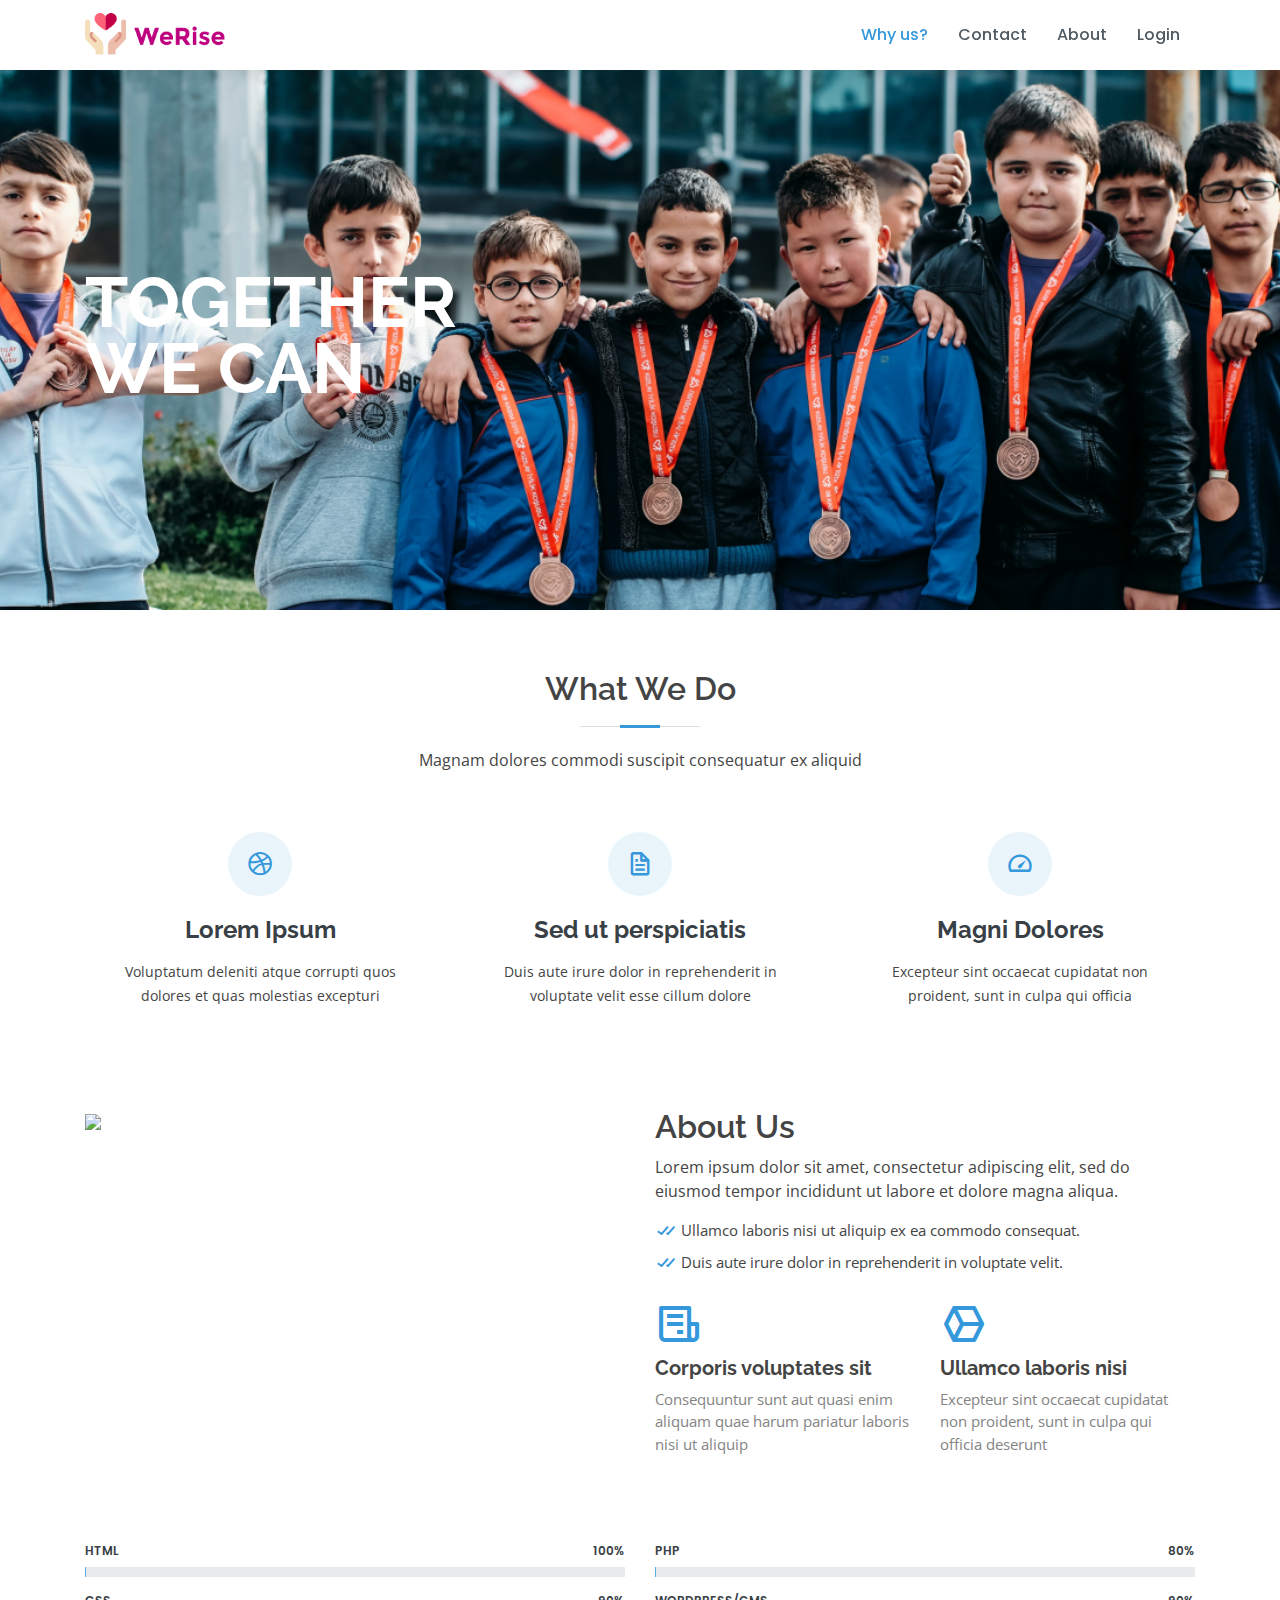
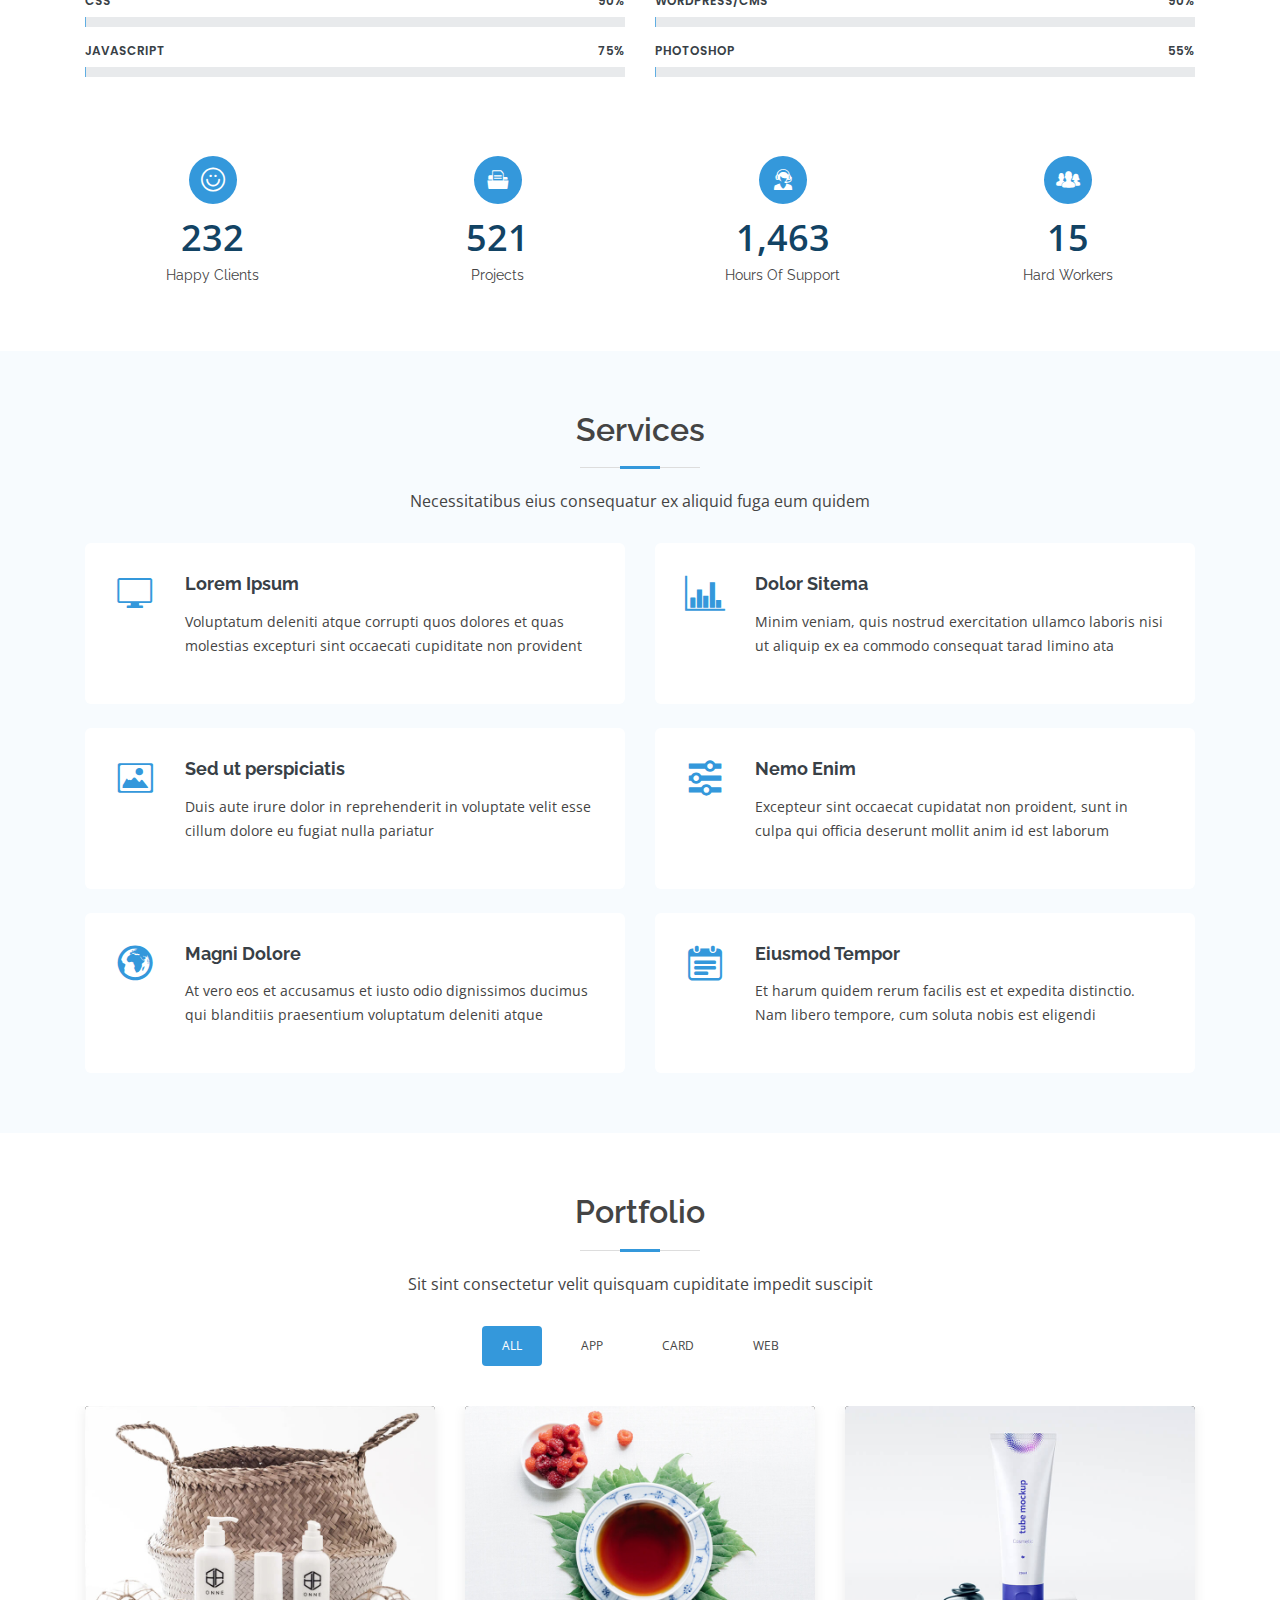
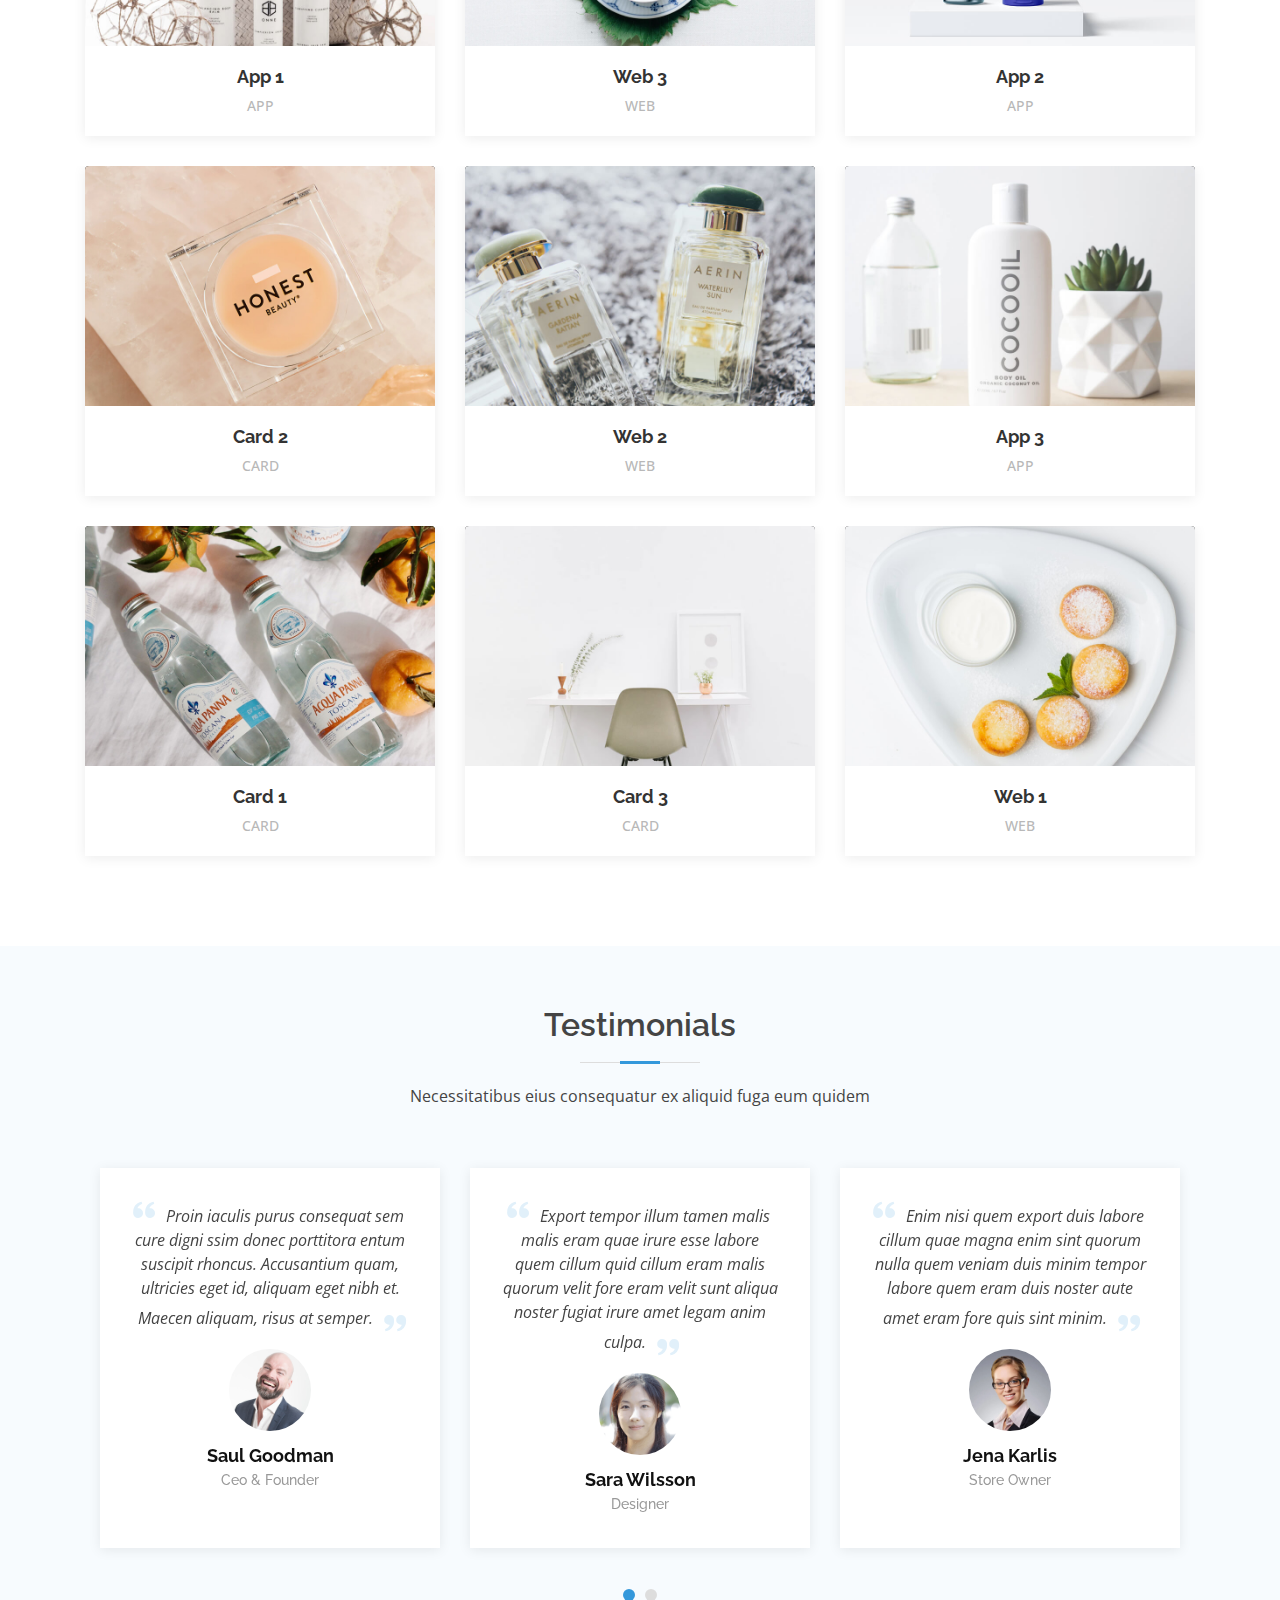
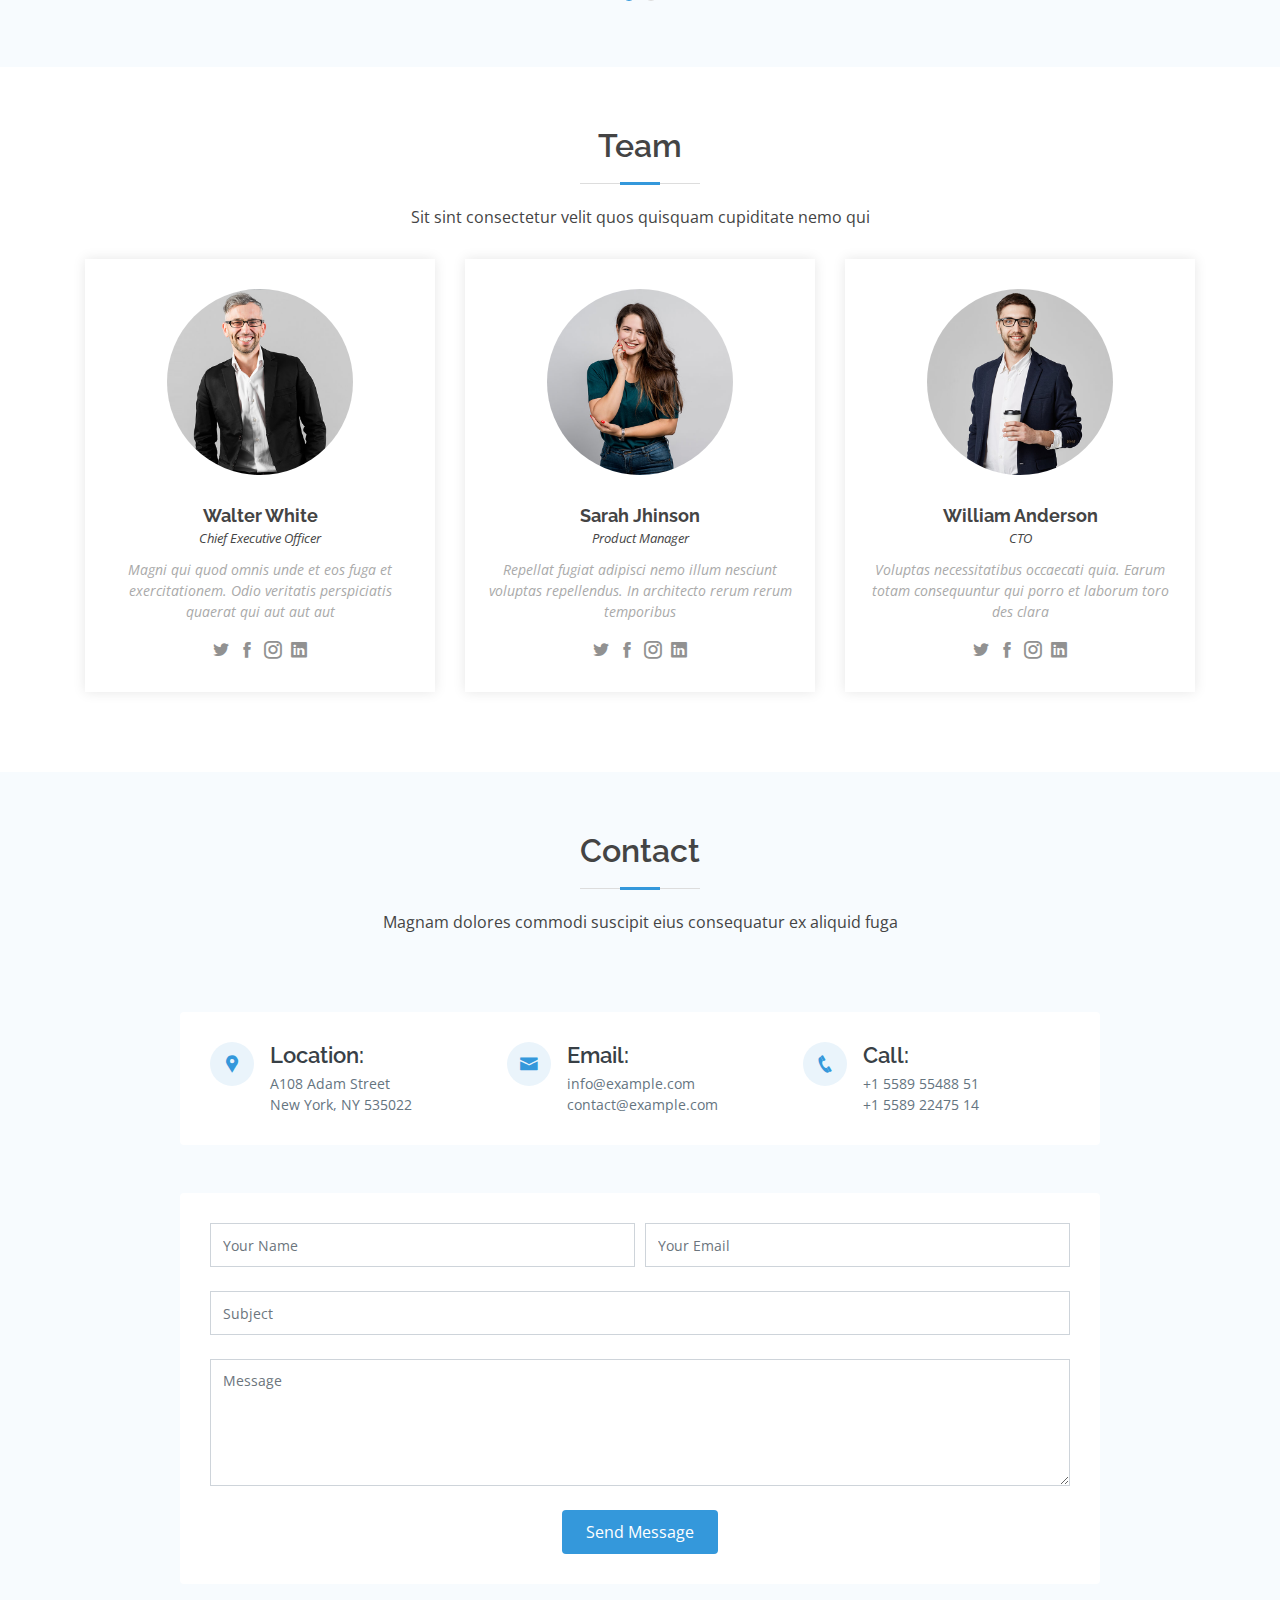
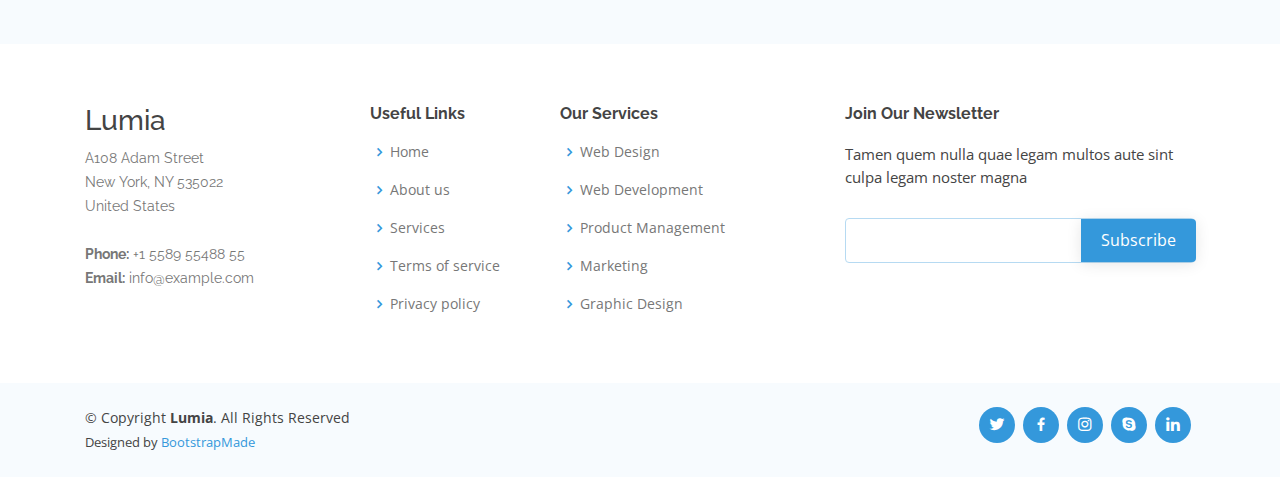
==== commit 42e4ab85: "added text" ====
--- a/index.html
+++ b/index.html
@@ -40,8 +40,8 @@
   <header id="header" class="fixed-top d-flex align-items-center">
     <div class="container d-flex align-items-center">
 
-      <div class="logo mr-auto">
-        <img  src="./logo.png"/>
+      <div class=" mr-auto">
+       <a href=""><img class="mt-3" width="350px" src="./logo.png"/></a> 
         <!-- Uncomment below if you prefer to use an image logo -->
         <!-- <a href="index.html"><img src="assets/img/logo.png" alt="" class="img-fluid"></a>-->
       </div>
@@ -50,19 +50,13 @@
         <ul>
           <li class="active"><a href="index.html">Why us?</a></li>
           <li><a href="#services">Contact</a></li>
-          <li><a href="#portfolio">Portfolio</a></li>
-          <li><a href="#testimonials">Testimonials</a></li>
-          <li><a href="#contact">Contact Us</a></li>
+          <li><a href="#portfolio">About</a></li>
+          <li><a href="#testimonials">Login</a></li>
 
         </ul>
       </nav><!-- .nav-menu -->
 
-      <div class="header-social-links">
-        <a href="#" class="twitter"><i class="icofont-twitter"></i></a>
-        <a href="#" class="facebook"><i class="icofont-facebook"></i></a>
-        <a href="#" class="instagram"><i class="icofont-instagram"></i></a>
-        <a href="#" class="linkedin"><i class="icofont-linkedin"></i></i></a>
-      </div>
+
 
     </div>
   </header><!-- End Header -->
@@ -70,9 +64,11 @@
   <!-- ======= Hero Section ======= -->
   <section id="hero" class="d-flex flex-column justify-content-center align-items-center">
     <div class="container text-center text-md-left" data-aos="fade-up">
-      <h1>Welcome to <span>Lumia</span></h1>
-      <h2>We are team of talanted designers making websites with Bootstrap</h2>
-      <a href="#about" class="btn-get-started scrollto">Get Started</a>
+      <h1 style="font-size: 70px;" >TOGETHER</h1>
+      <h1 style="font-size: 70px;">WE CAN</h1>
+     
+    <!-- <a href="#about" class="btn-get-started scrollto">Get Started</a> --> 
+    
     </div>
   </section><!-- End Hero -->
 
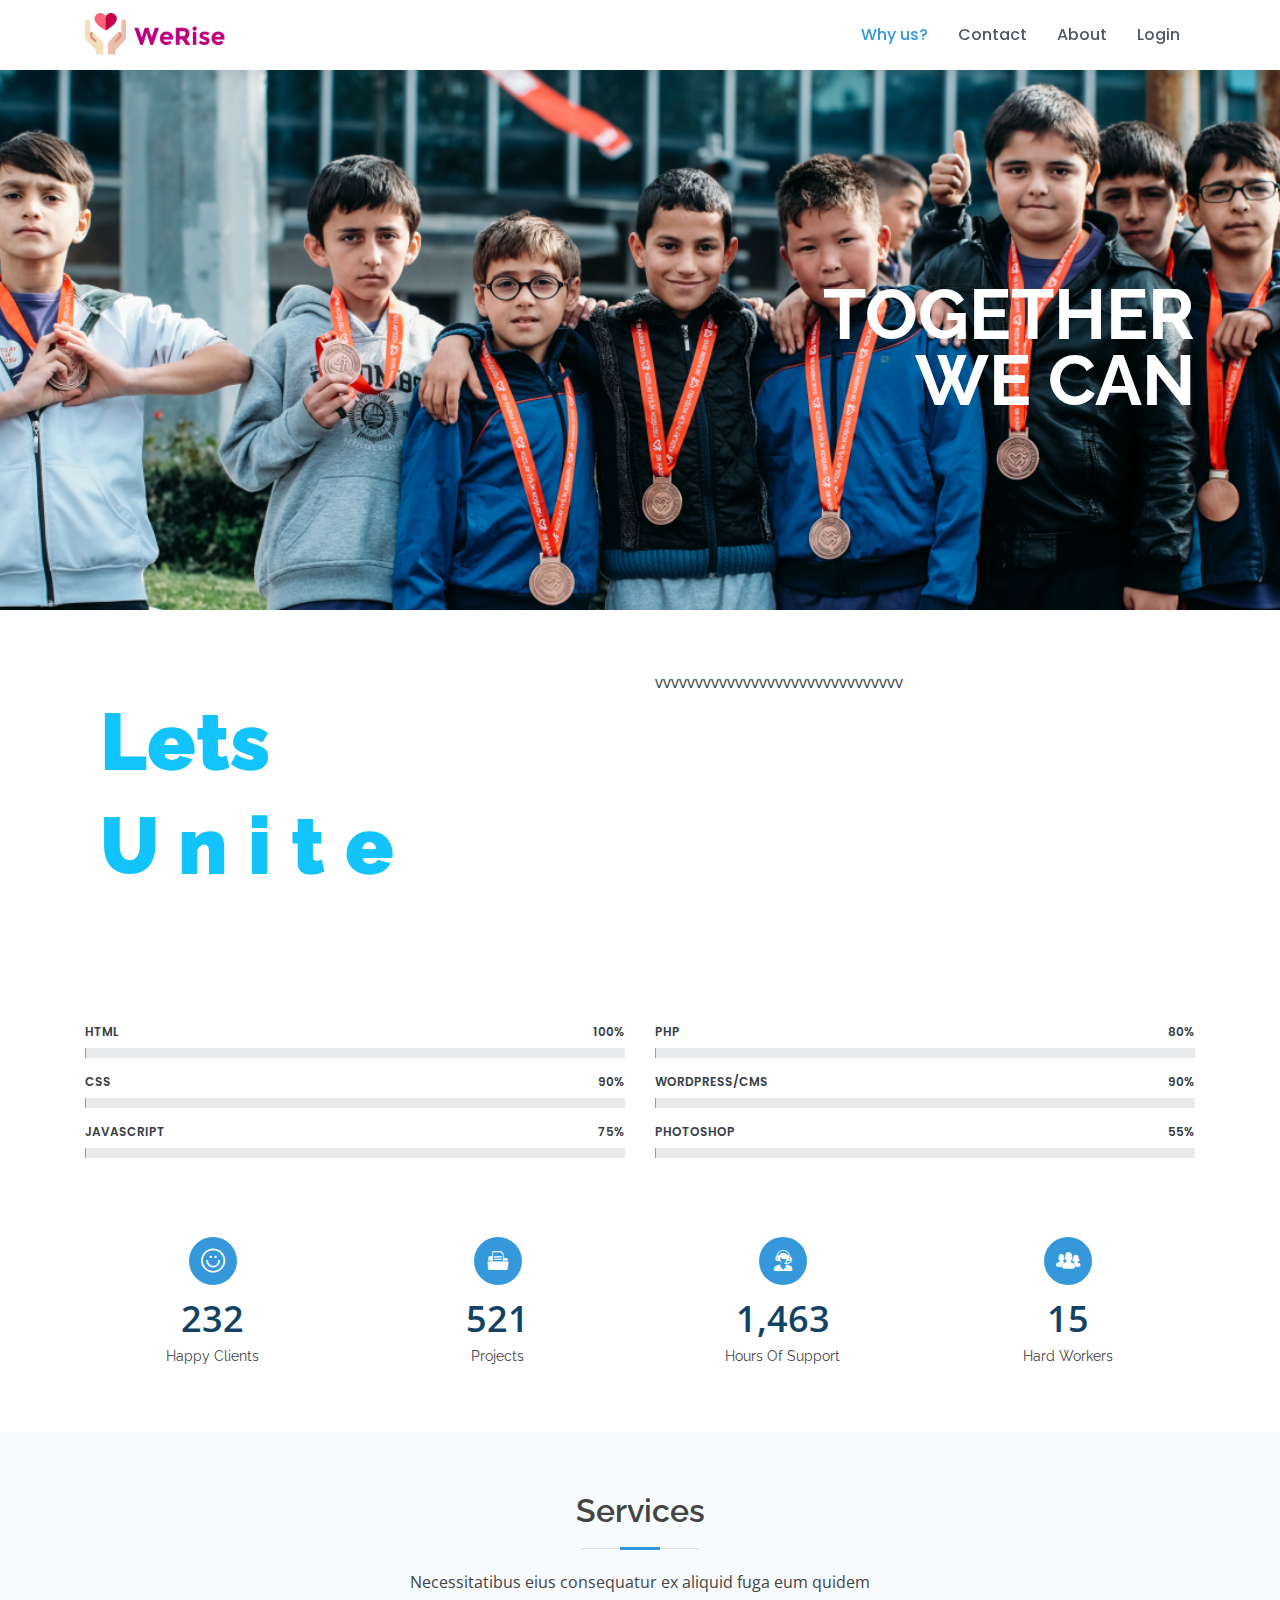
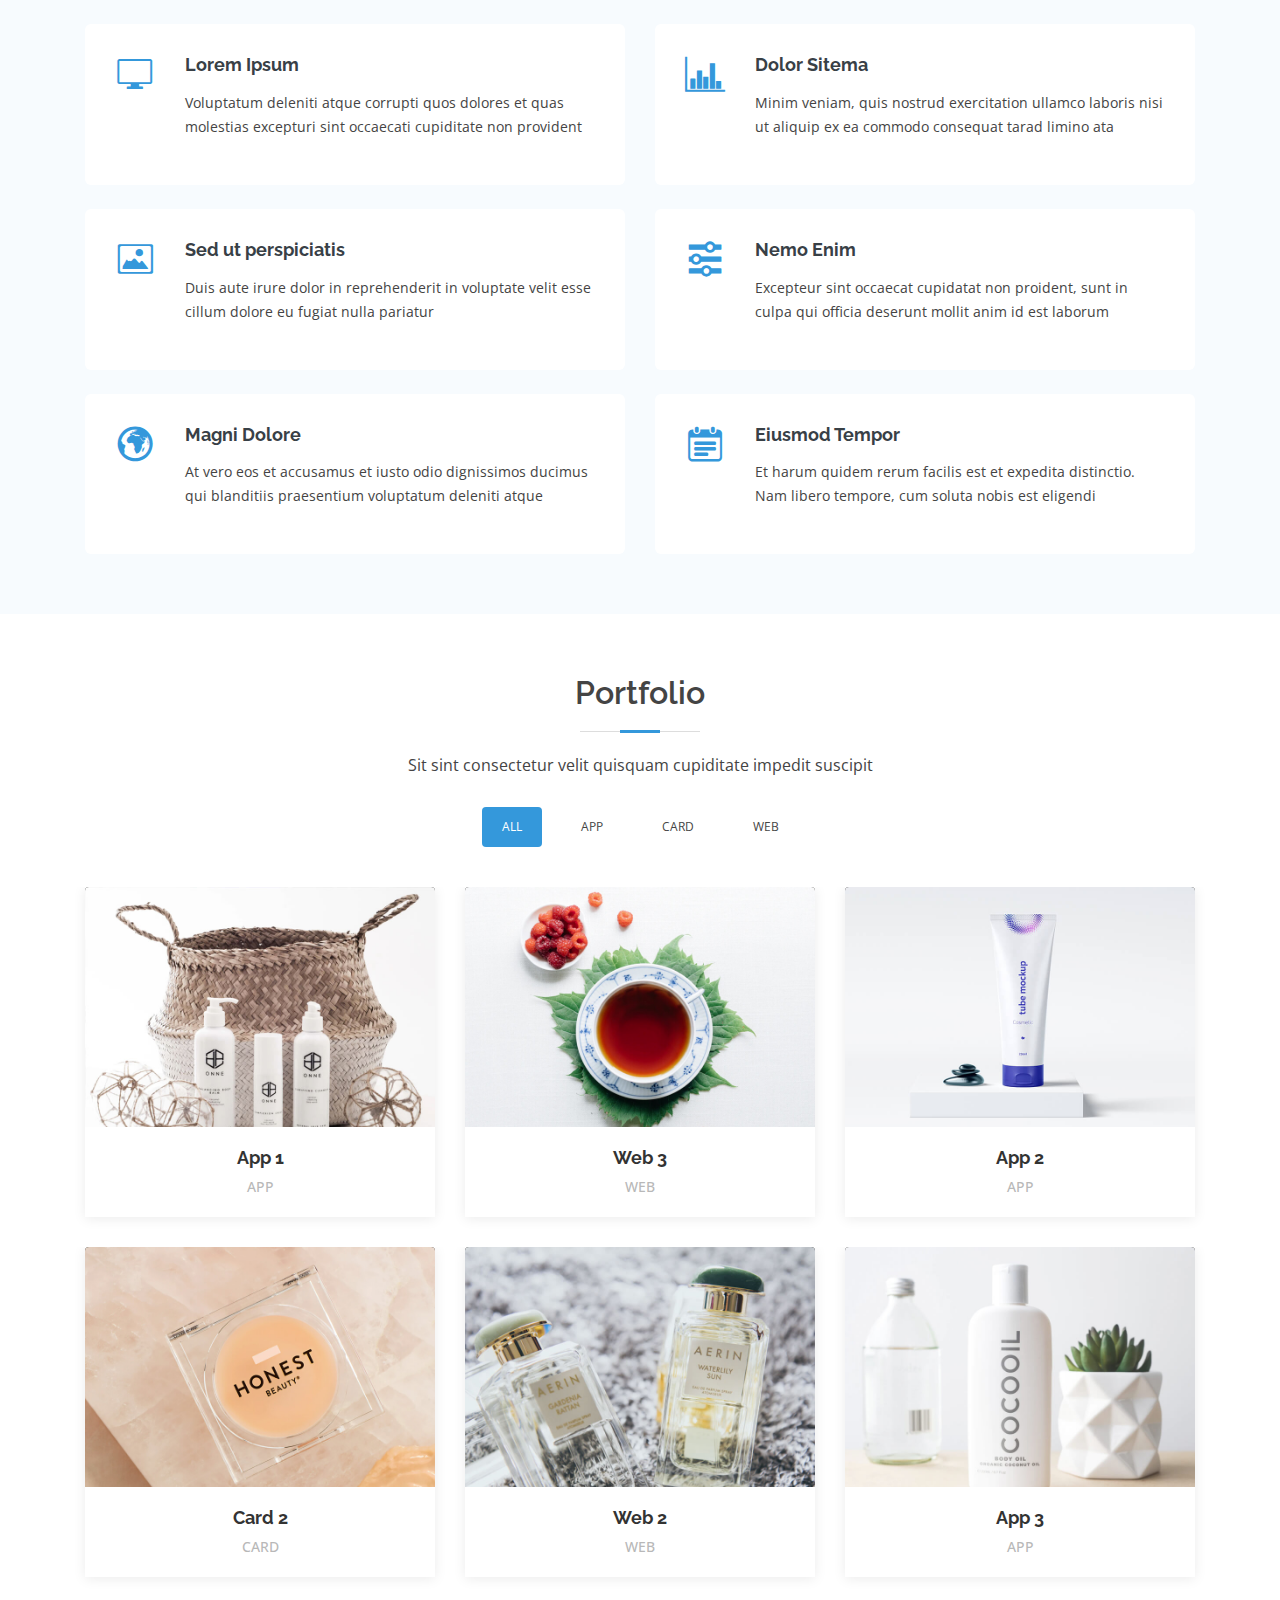
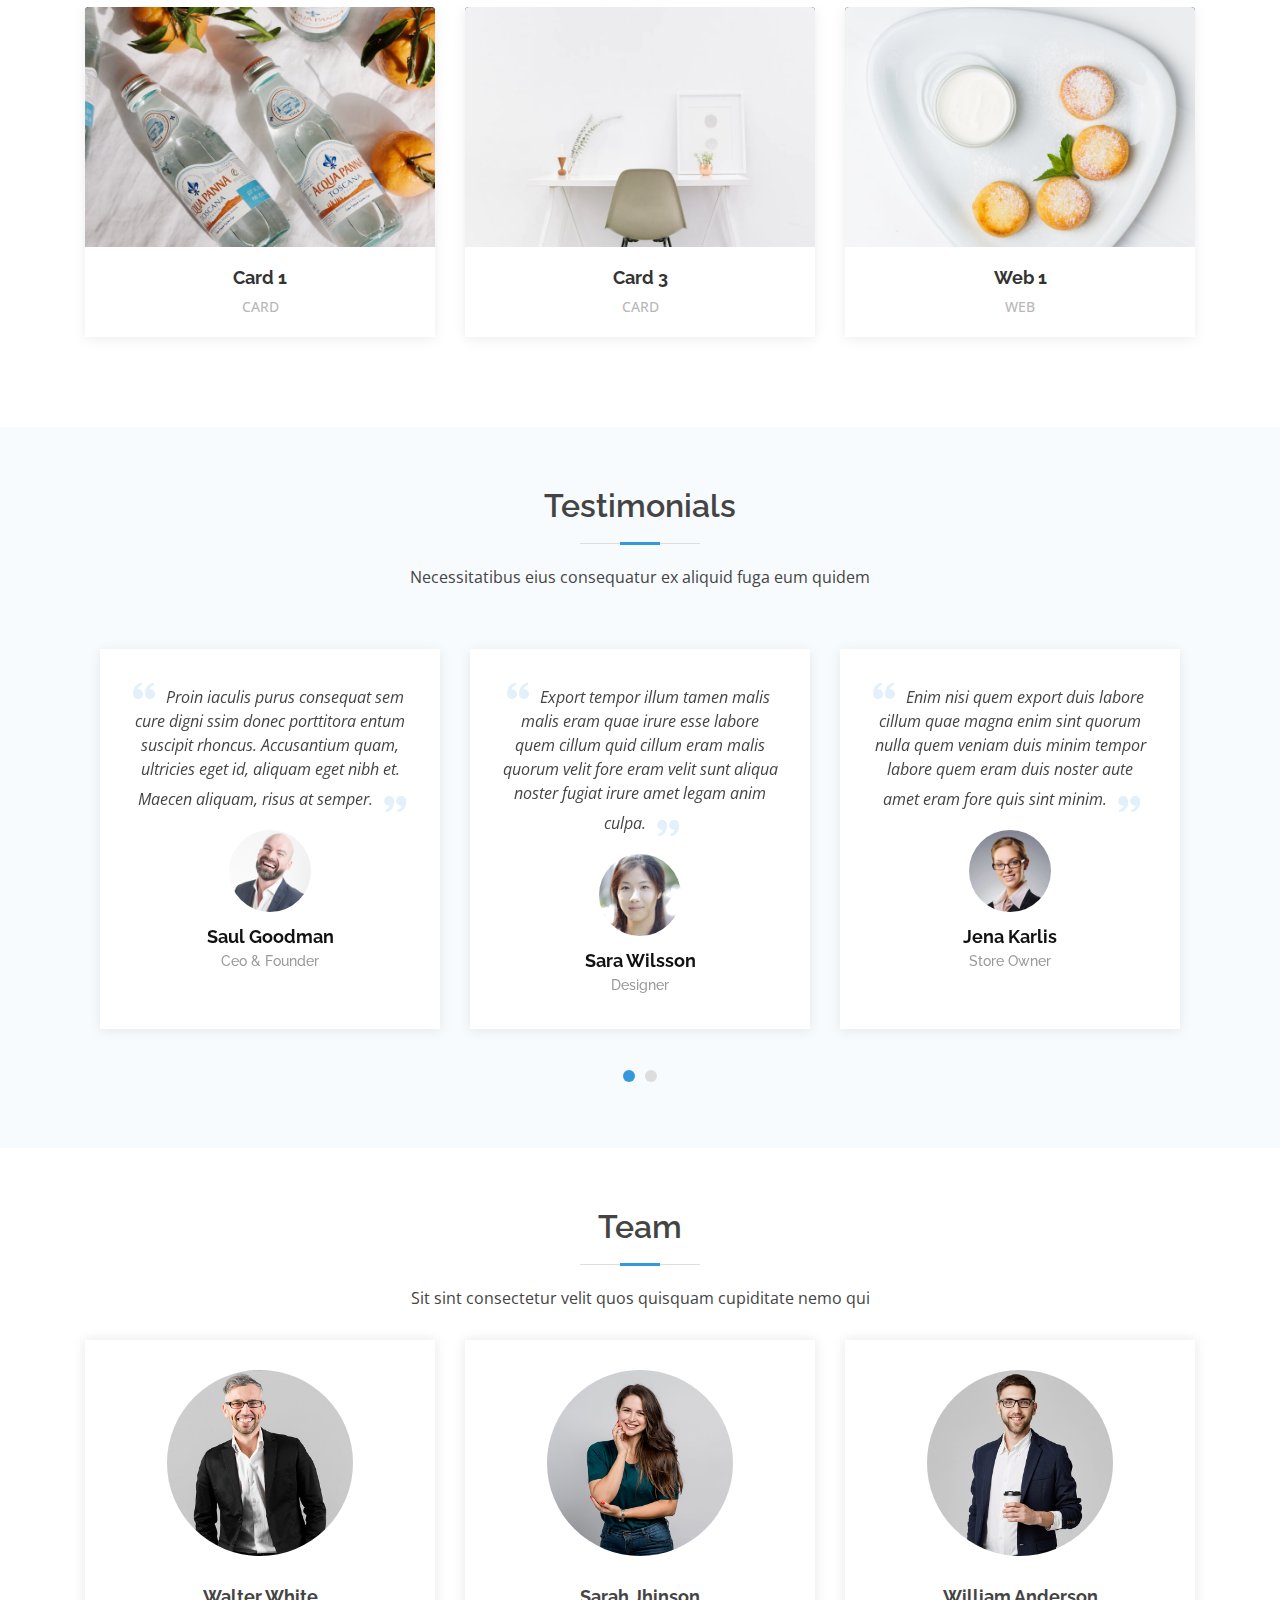
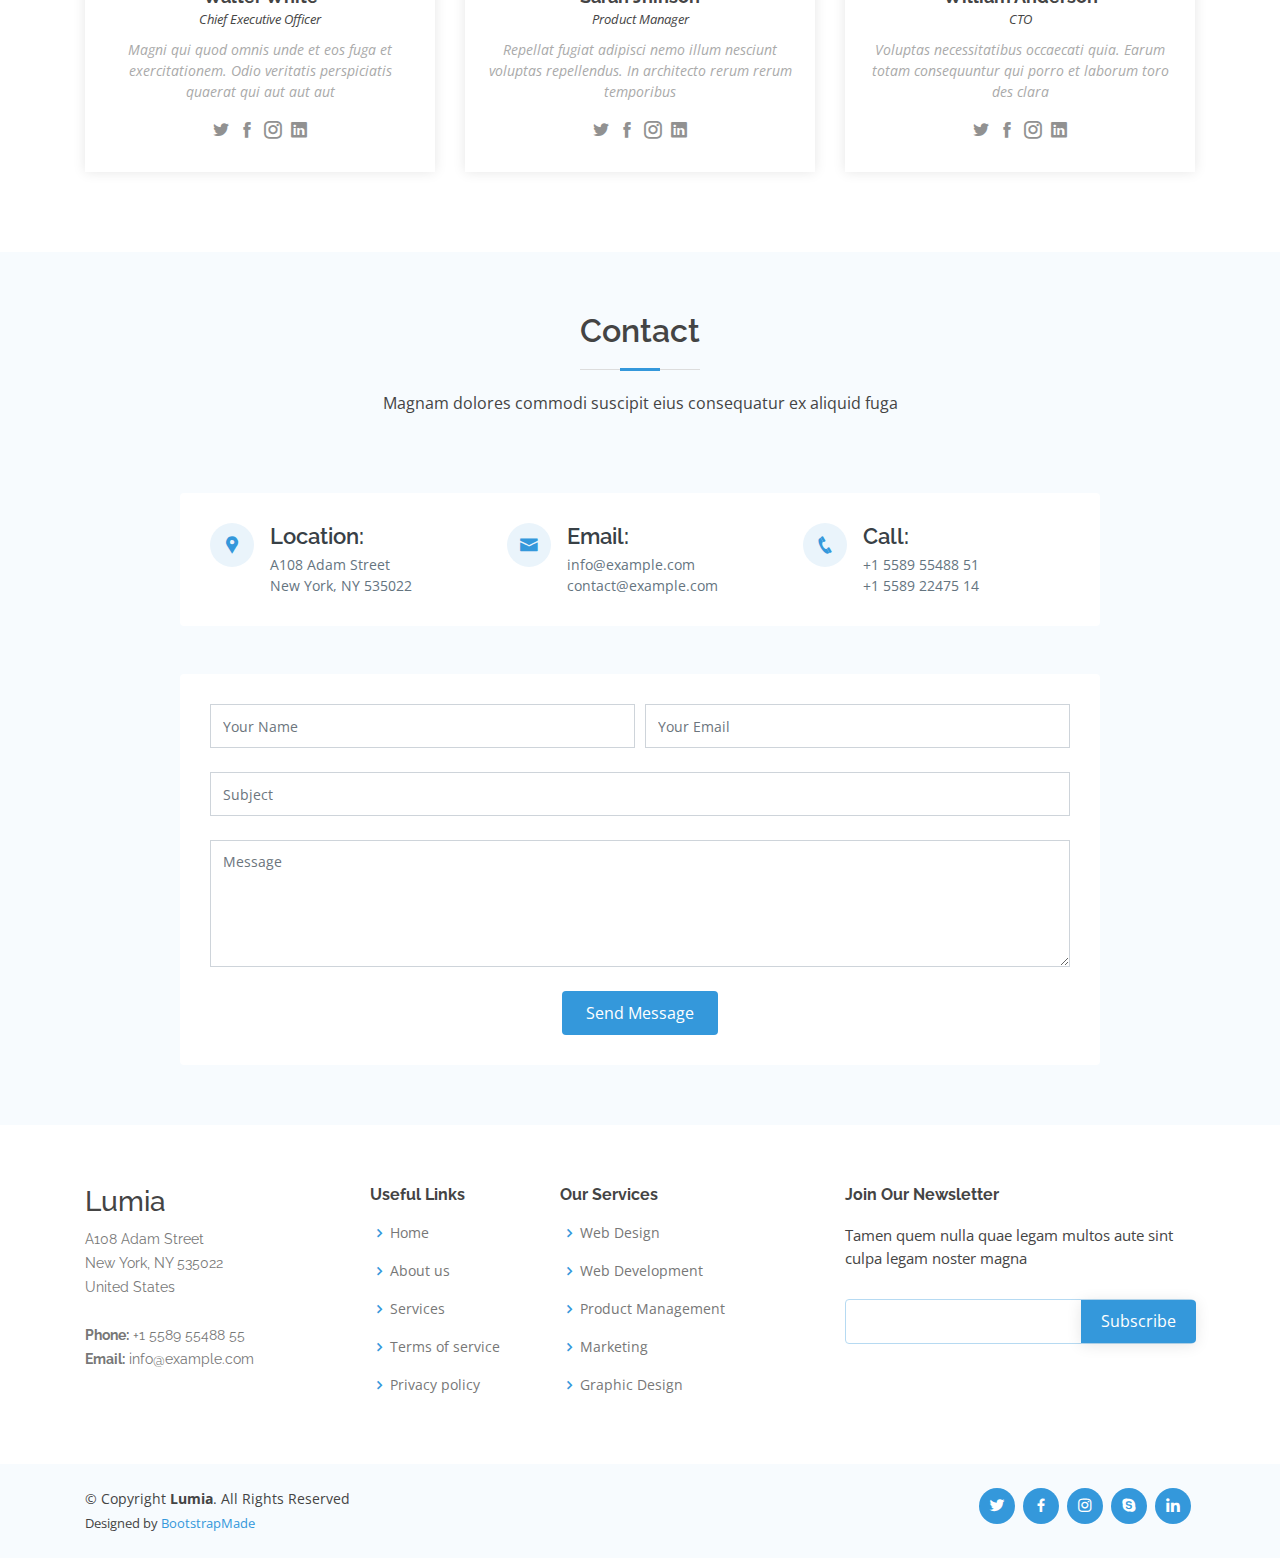
==== commit 49586f8d: "added text" ====
--- a/index.html
+++ b/index.html
@@ -5,7 +5,7 @@
   <meta charset="utf-8">
   <meta content="width=device-width, initial-scale=1.0" name="viewport">
 
-  <title>Lumia Bootstrap Template - Index</title>
+  <title>WeRise</title>
   <meta content="" name="descriptison">
   <meta content="" name="keywords">
 
@@ -63,10 +63,13 @@
 
   <!-- ======= Hero Section ======= -->
   <section id="hero" class="d-flex flex-column justify-content-center align-items-center">
-    <div class="container text-center text-md-left" data-aos="fade-up">
+    <div class="container text-md-right mt-4 " data-aos="fade-up">
+  
+
       <h1 style="font-size: 70px;" >TOGETHER</h1>
       <h1 style="font-size: 70px;">WE CAN</h1>
-     
+            
+ 
     <!-- <a href="#about" class="btn-get-started scrollto">Get Started</a> --> 
     
     </div>
@@ -78,76 +81,29 @@
     <section id="what-we-do" class="what-we-do">
       <div class="container">
 
-        <div class="section-title">
-          <h2>What We Do</h2>
-          <p>Magnam dolores commodi suscipit consequatur ex aliquid</p>
-        </div>
-
-        <div class="row">
-          <div class="col-lg-4 col-md-6 d-flex align-items-stretch">
-            <div class="icon-box">
-              <div class="icon"><i class="bx bxl-dribbble"></i></div>
-              <h4><a href="">Lorem Ipsum</a></h4>
-              <p>Voluptatum deleniti atque corrupti quos dolores et quas molestias excepturi</p>
-            </div>
-          </div>
-
-          <div class="col-lg-4 col-md-6 d-flex align-items-stretch mt-4 mt-md-0">
-            <div class="icon-box">
-              <div class="icon"><i class="bx bx-file"></i></div>
-              <h4><a href="">Sed ut perspiciatis</a></h4>
-              <p>Duis aute irure dolor in reprehenderit in voluptate velit esse cillum dolore</p>
-            </div>
-          </div>
-
-          <div class="col-lg-4 col-md-6 d-flex align-items-stretch mt-4 mt-lg-0">
-            <div class="icon-box">
-              <div class="icon"><i class="bx bx-tachometer"></i></div>
-              <h4><a href="">Magni Dolores</a></h4>
-              <p>Excepteur sint occaecat cupidatat non proident, sunt in culpa qui officia</p>
-            </div>
-          </div>
+      <div  class="row">
+        <div class="col-6">
+          <div class="container text-md-left mt-4 " data-aos="fade-up">
+  
+
+            <h1  style="font-size: 80px;color: #13C4FC;  font-weight: 1000;" >Lets</h1>
+            <h1 style="font-size: 80px; color: #13C4FC; font-weight: 1000;letter-spacing: 20px;">Unite</h1>
+                  
+       
+          <!-- <a href="#about" class="btn-get-started scrollto">Get Started</a> --> 
+          
+          </div>
+        </div>
+        <div class="col-6">
+          vvvvvvvvvvvvvvvvvvvvvvvvvvvvvvv
+        </div>
 
         </div>
 
       </div>
     </section><!-- End What We Do Section -->
 
-    <!-- ======= About Section ======= -->
-    <section id="about" class="about">
-      <div class="container">
-
-        <div class="row">
-          <div class="col-lg-6">
-            <img src="./main.png"/>
-
-          </div>
-          <div class="col-lg-6 pt-4 pt-lg-0">
-            <h3>About Us</h3>
-            <p>
-              Lorem ipsum dolor sit amet, consectetur adipiscing elit, sed do eiusmod tempor incididunt ut labore et dolore magna aliqua.
-            </p>
-            <ul>
-              <li><i class="bx bx-check-double"></i> Ullamco laboris nisi ut aliquip ex ea commodo consequat.</li>
-              <li><i class="bx bx-check-double"></i> Duis aute irure dolor in reprehenderit in voluptate velit.</li>
-            </ul>
-            <div class="row icon-boxes">
-              <div class="col-md-6">
-                <i class="bx bx-receipt"></i>
-                <h4>Corporis voluptates sit</h4>
-                <p>Consequuntur sunt aut quasi enim aliquam quae harum pariatur laboris nisi ut aliquip</p>
-              </div>
-              <div class="col-md-6 mt-4 mt-md-0">
-                <i class="bx bx-cube-alt"></i>
-                <h4>Ullamco laboris nisi</h4>
-                <p>Excepteur sint occaecat cupidatat non proident, sunt in culpa qui officia deserunt</p>
-              </div>
-            </div>
-          </div>
-        </div>
-
-      </div>
-    </section><!-- End About Section -->
+
 
     <!-- ======= Skills Section ======= -->
     <section id="skills" class="skills">
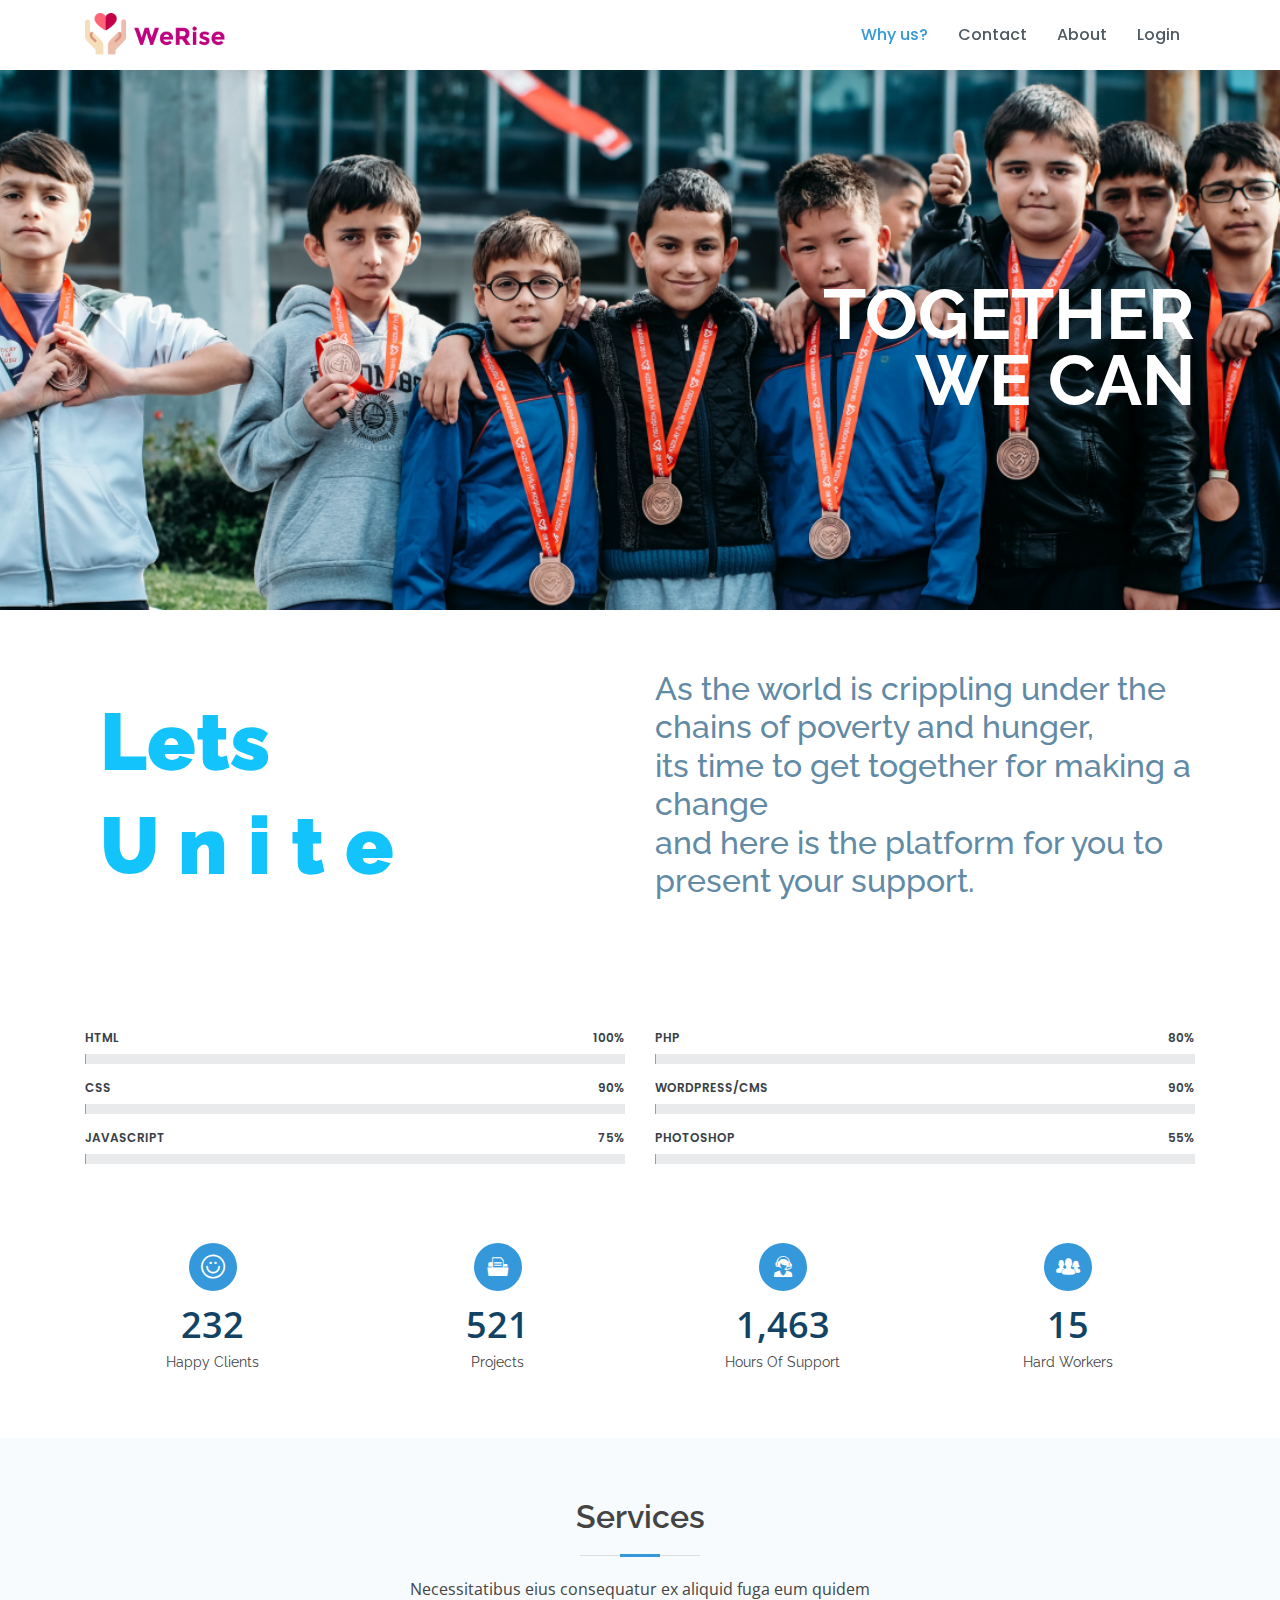
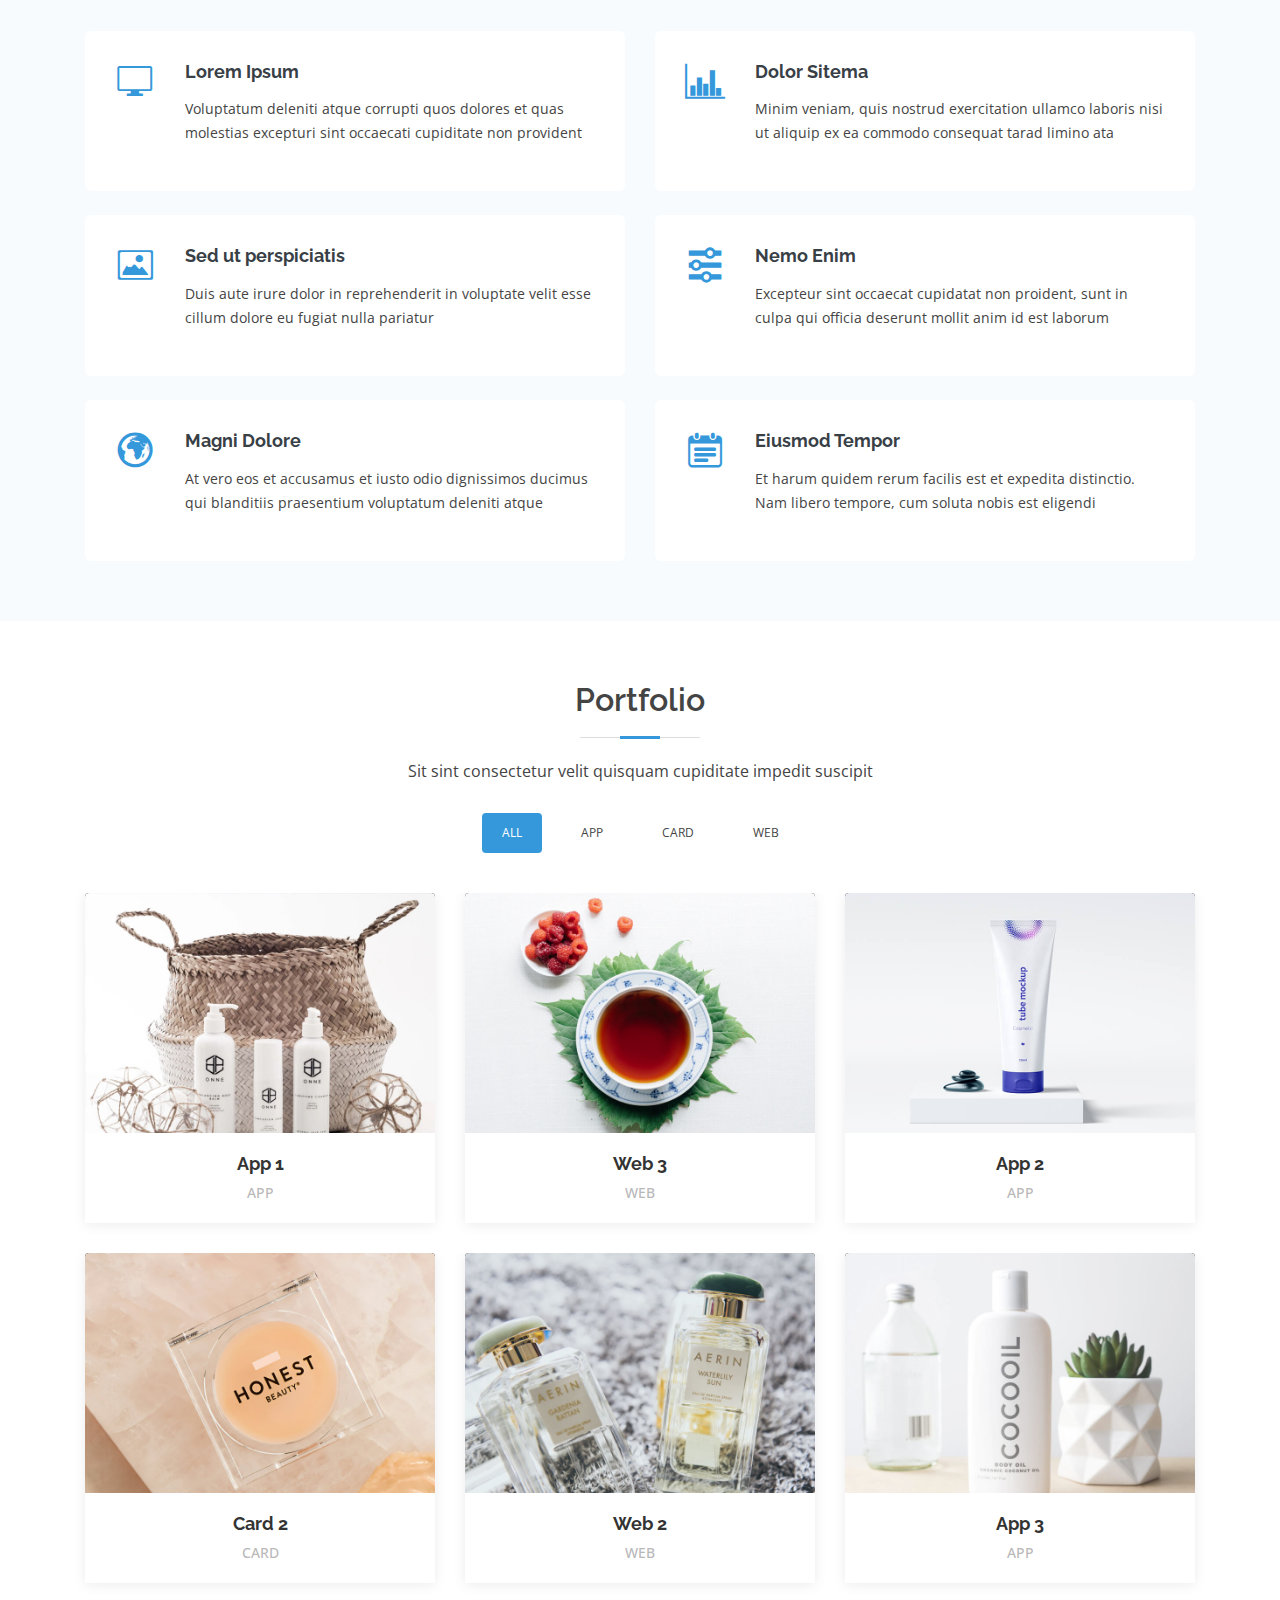
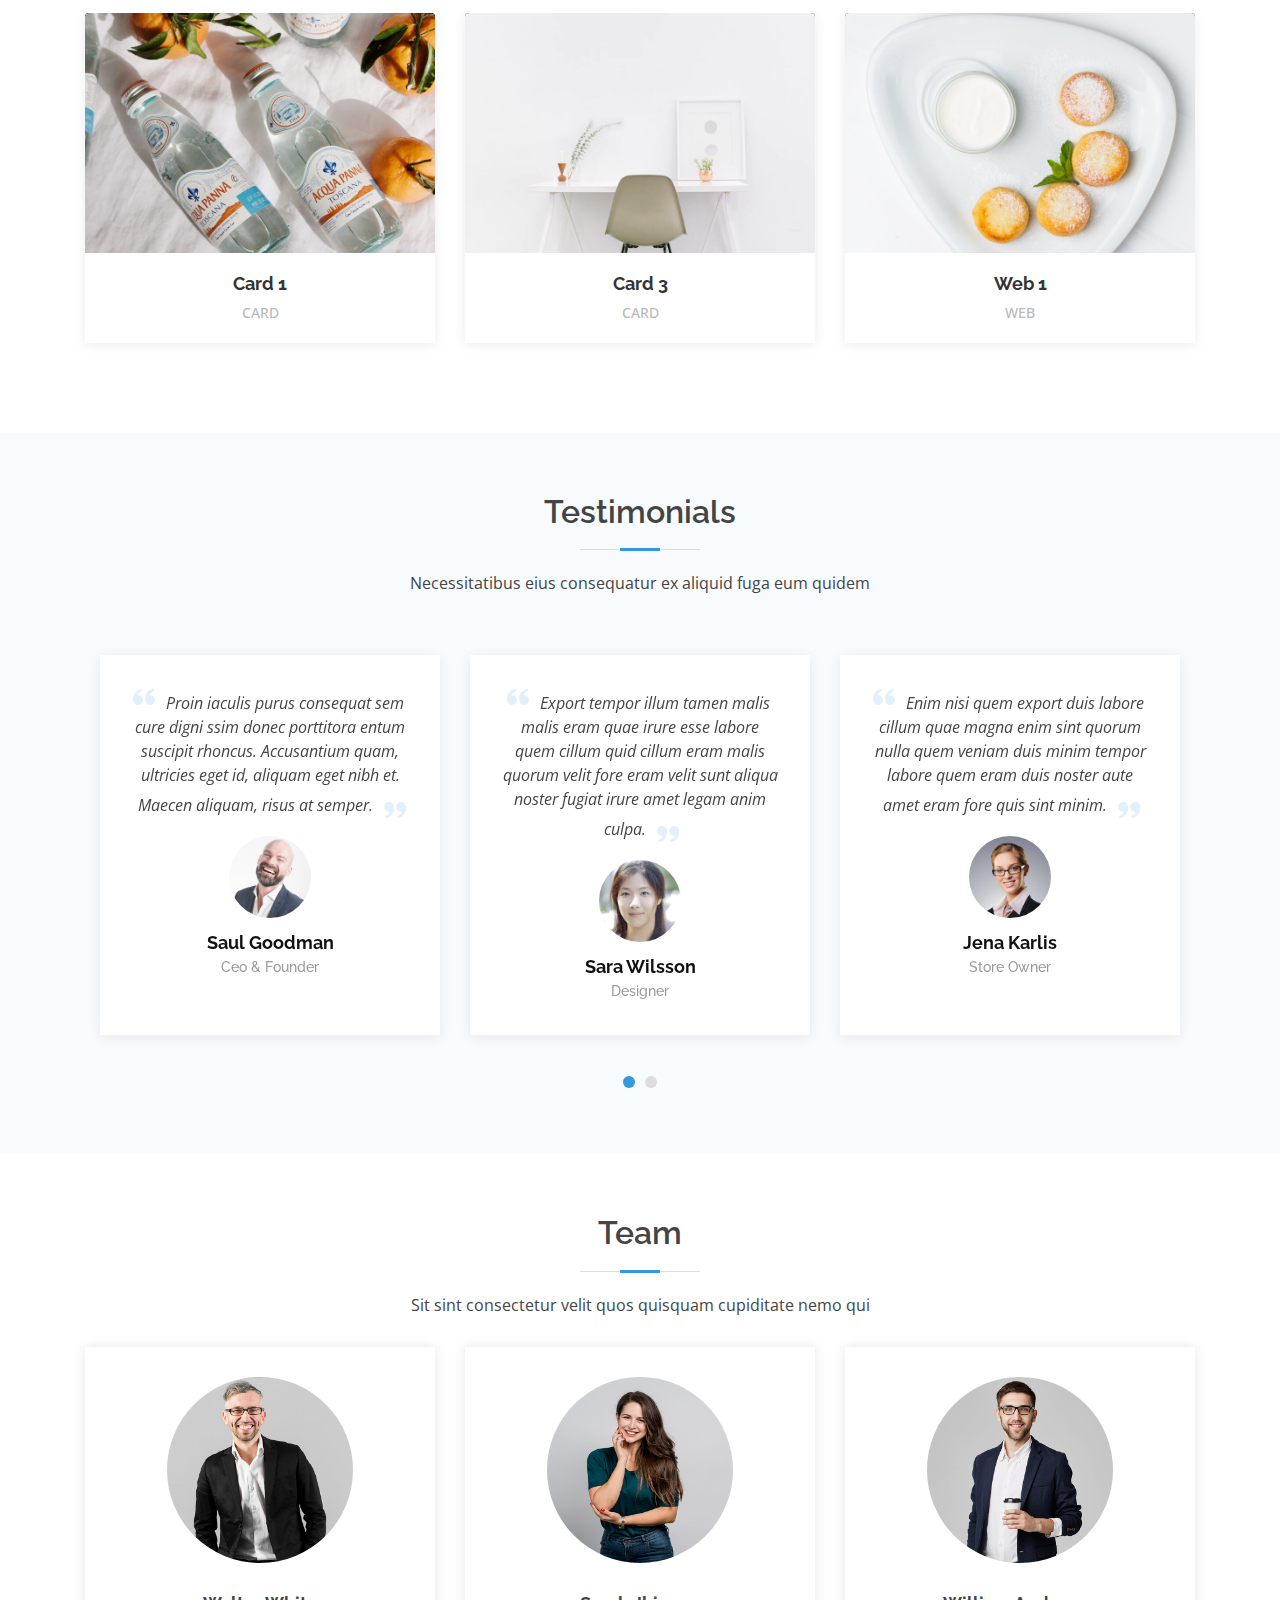
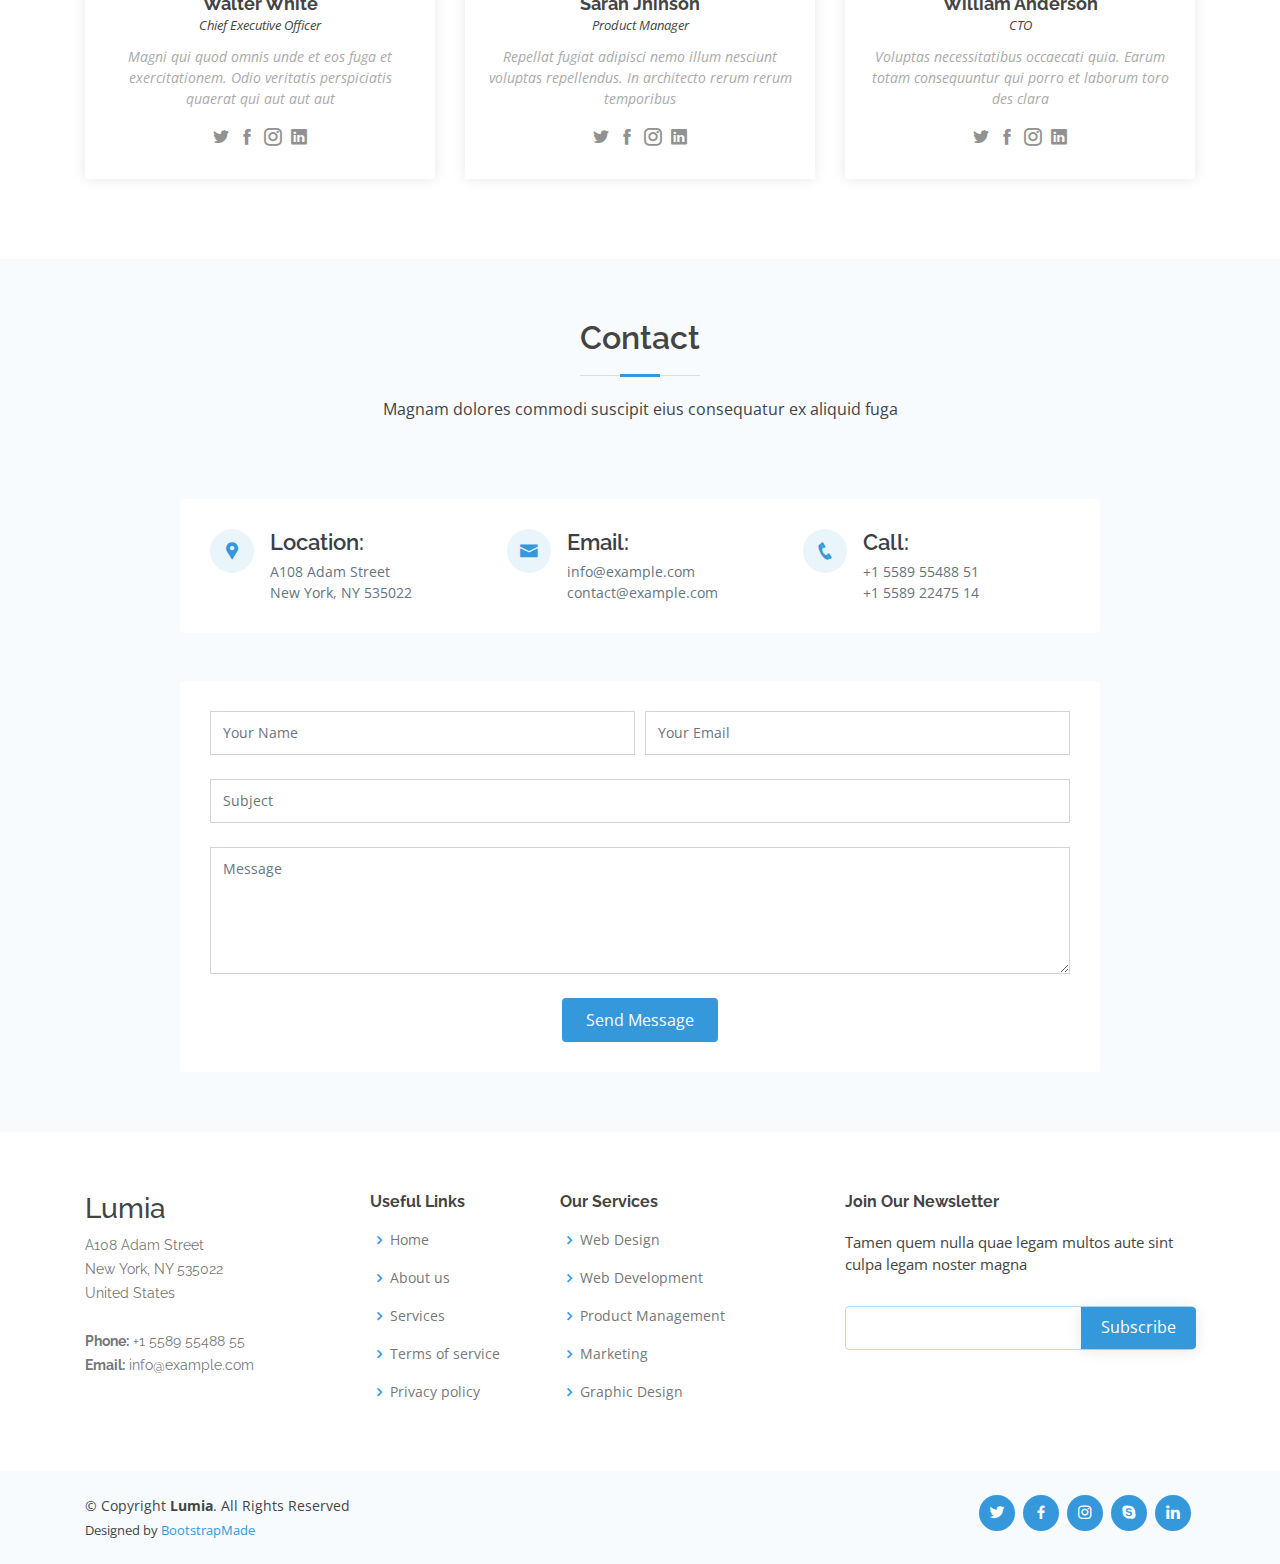
==== commit 2bb79a39: "Update index.html" ====
--- a/index.html
+++ b/index.html
@@ -95,7 +95,7 @@
           </div>
         </div>
         <div class="col-6">
-          vvvvvvvvvvvvvvvvvvvvvvvvvvvvvvv
+         <h2 style="color: #618AA5;">As the world is crippling under the chains of poverty and hunger,</br> its time to get together for making a change</br> and here is the platform for you to present your support.</h2> 
         </div>
 
         </div>
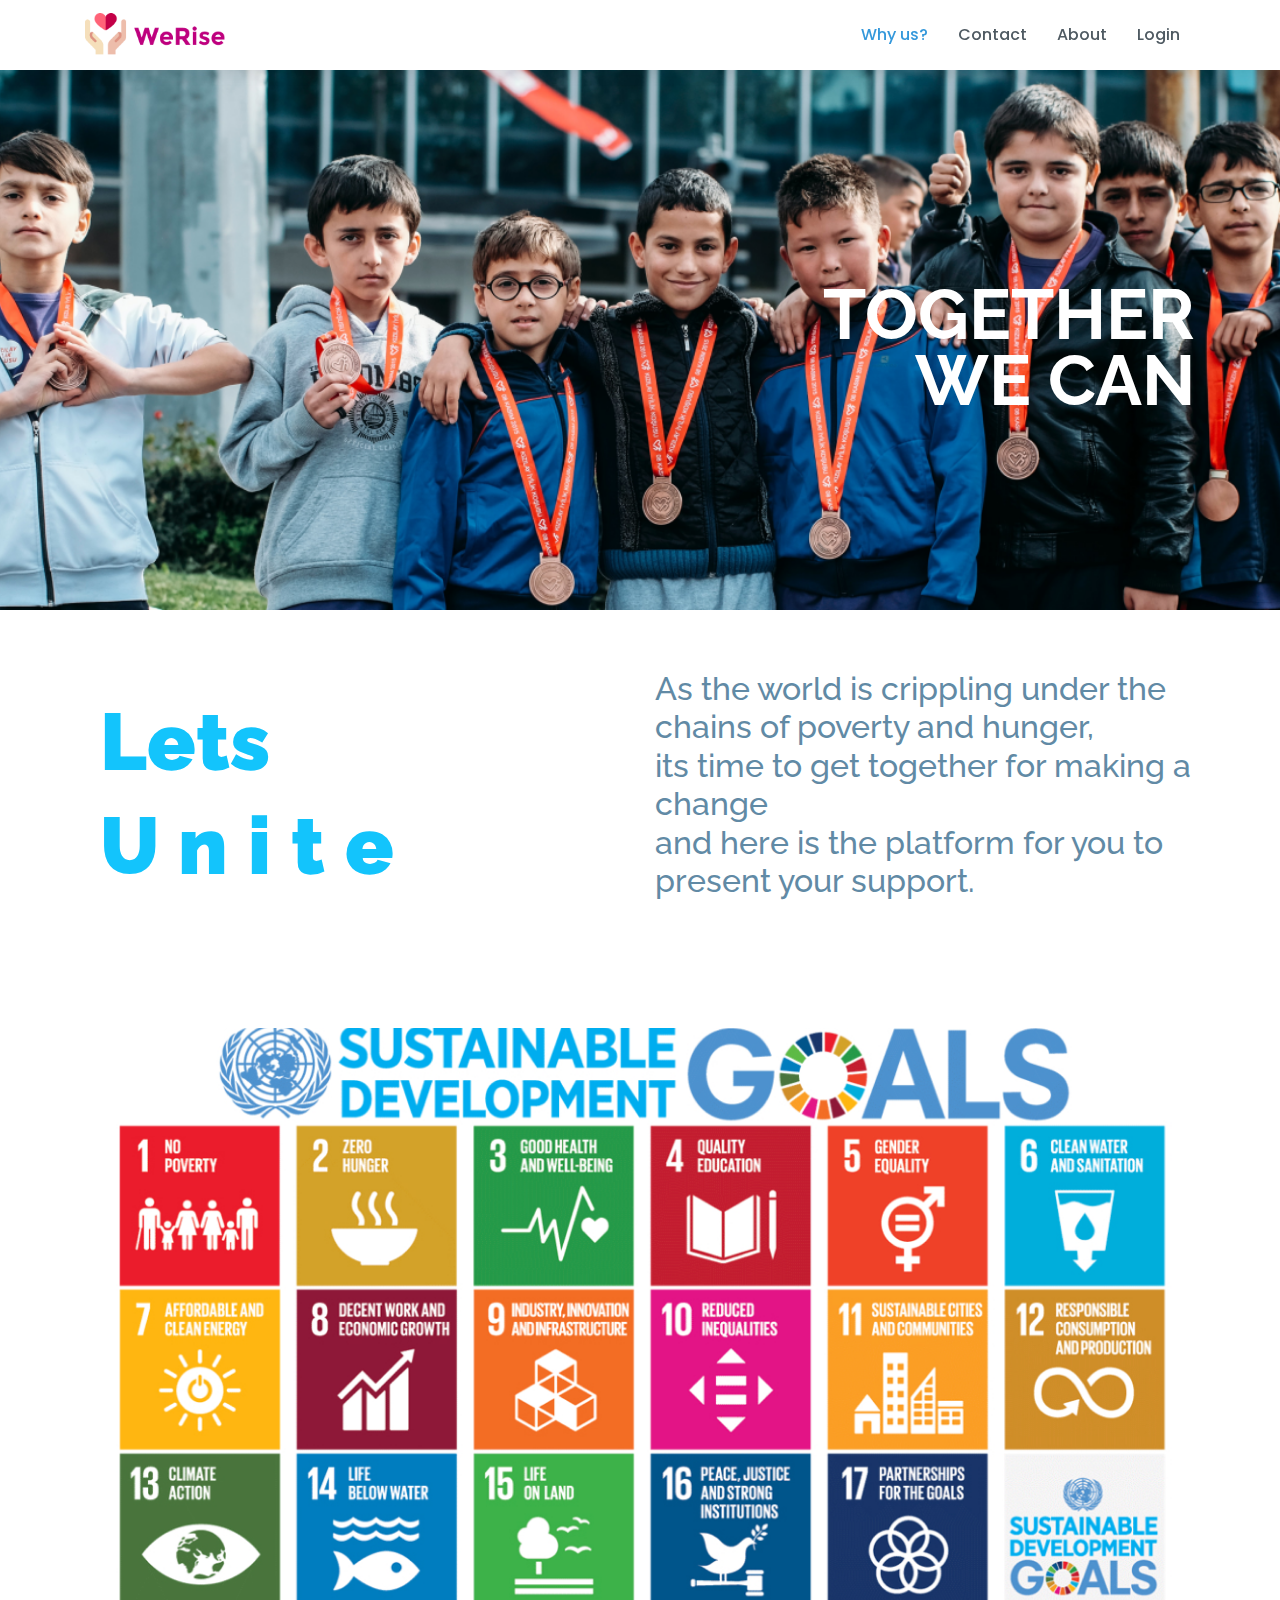
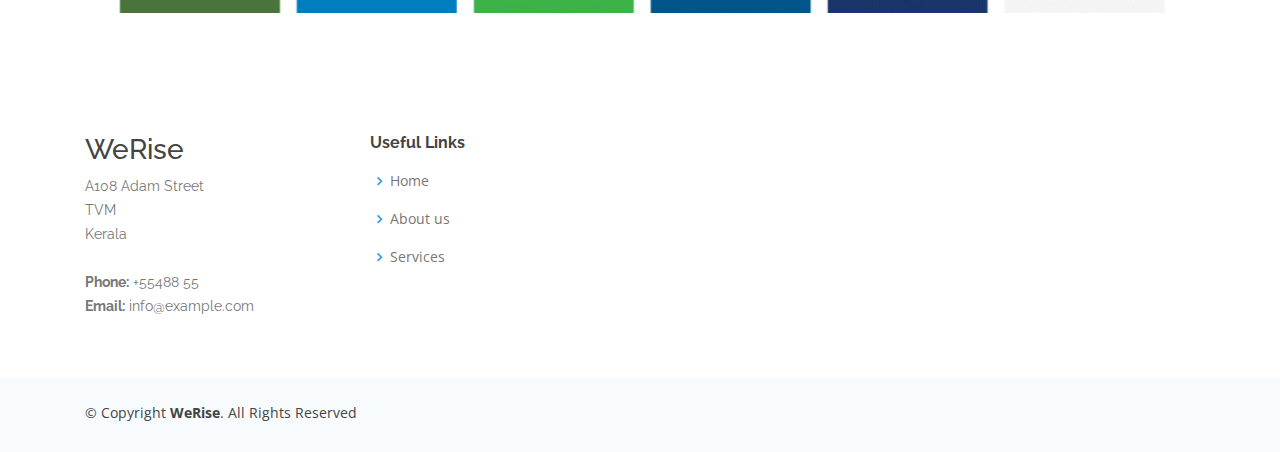
==== commit 84ea3aac: "ADDED IMG PROP" ====
--- a/index.html
+++ b/index.html
@@ -82,7 +82,7 @@
       <div class="container">
 
       <div  class="row">
-        <div class="col-6">
+        <div class="col-12 col-lg-6">
           <div class="container text-md-left mt-4 " data-aos="fade-up">
   
 
@@ -94,7 +94,7 @@
           
           </div>
         </div>
-        <div class="col-6">
+        <div class="col-12 col-lg-6">
          <h2 style="color: #618AA5;">As the world is crippling under the chains of poverty and hunger,</br> its time to get together for making a change</br> and here is the platform for you to present your support.</h2> 
         </div>
 
@@ -109,64 +109,16 @@
     <section id="skills" class="skills">
       <div class="container">
 
-        <div class="row skills-content">
-
-          <div class="col-lg-6">
-
-            <div class="progress">
-              <span class="skill">HTML <i class="val">100%</i></span>
-              <div class="progress-bar-wrap">
-                <div class="progress-bar" role="progressbar" aria-valuenow="100" aria-valuemin="0" aria-valuemax="100"></div>
-              </div>
-            </div>
-
-            <div class="progress">
-              <span class="skill">CSS <i class="val">90%</i></span>
-              <div class="progress-bar-wrap">
-                <div class="progress-bar" role="progressbar" aria-valuenow="90" aria-valuemin="0" aria-valuemax="100"></div>
-              </div>
-            </div>
-
-            <div class="progress">
-              <span class="skill">JavaScript <i class="val">75%</i></span>
-              <div class="progress-bar-wrap">
-                <div class="progress-bar" role="progressbar" aria-valuenow="75" aria-valuemin="0" aria-valuemax="100"></div>
-              </div>
-            </div>
-
-          </div>
-
-          <div class="col-lg-6">
-
-            <div class="progress">
-              <span class="skill">PHP <i class="val">80%</i></span>
-              <div class="progress-bar-wrap">
-                <div class="progress-bar" role="progressbar" aria-valuenow="80" aria-valuemin="0" aria-valuemax="100"></div>
-              </div>
-            </div>
-
-            <div class="progress">
-              <span class="skill">WordPress/CMS <i class="val">90%</i></span>
-              <div class="progress-bar-wrap">
-                <div class="progress-bar" role="progressbar" aria-valuenow="90" aria-valuemin="0" aria-valuemax="100"></div>
-              </div>
-            </div>
-
-            <div class="progress">
-              <span class="skill">Photoshop <i class="val">55%</i></span>
-              <div class="progress-bar-wrap">
-                <div class="progress-bar" role="progressbar" aria-valuenow="55" aria-valuemin="0" aria-valuemax="100"></div>
-              </div>
-            </div>
-
-          </div>
+        <div class="row ">
+
+          <img class=" img-fluid  " style="max-width: 100%;  height: auto;" src="./img11.jpg"/>
 
         </div>
 
       </div>
     </section><!-- End Skills Section -->
 
-    <!-- ======= Counts Section ======= -->
+    <!-- 
     <section id="counts" class="counts">
       <div class="container">
 
@@ -207,9 +159,9 @@
         </div>
 
       </div>
-    </section><!-- End Counts Section -->
-
-    <!-- ======= Services Section ======= -->
+    </section>  --> <!-- End Counts Section -->
+
+    <!--
     <section id="services" class="services section-bg">
       <div class="container">
 
@@ -264,9 +216,9 @@
         </div>
 
       </div>
-    </section><!-- End Services Section -->
-
-    <!-- ======= Portfolio Section ======= -->
+    </section> --><!-- End Services Section -->
+
+    <!-- 
     <section id="portfolio" class="portfolio">
       <div class="container">
 
@@ -426,10 +378,10 @@
         </div>
 
       </div>
-    </section><!-- End Portfolio Section -->
+    </section>  --> <!-- End Portfolio Section -->
 
     <!-- ======= Testimonials Section ======= -->
-    <section id="testimonials" class="testimonials section-bg">
+   <!--  <section id="testimonials" class="testimonials section-bg">
       <div class="container">
 
         <div class="section-title">
@@ -497,10 +449,10 @@
         </div>
 
       </div>
-    </section><!-- End Testimonials Section -->
+    </section> --> <!-- End Testimonials Section -->
 
     <!-- ======= Team Section ======= -->
-    <section id="team" class="team">
+   <!-- <section id="team" class="team">
       <div class="container">
 
         <div class="section-title">
@@ -563,10 +515,10 @@
         </div>
 
       </div>
-    </section><!-- End Team Section -->
+    </section> --> <!-- End Team Section -->
 
     <!-- ======= Contact Section ======= -->
-    <section id="contact" class="contact section-bg">
+    <!--  <section id="contact" class="contact section-bg">
       <div class="container">
 
         <div class="section-title">
@@ -637,7 +589,7 @@
         </div>
 
       </div>
-    </section><!-- End Contact Section -->
+    </section> -->  <!-- End Contact Section -->
 
   </main><!-- End #main -->
 
@@ -649,12 +601,12 @@
         <div class="row">
 
           <div class="col-lg-3 col-md-6 footer-contact">
-            <h3>Lumia</h3>
+            <h3>WeRise</h3>
             <p>
               A108 Adam Street <br>
-              New York, NY 535022<br>
-              United States <br><br>
-              <strong>Phone:</strong> +1 5589 55488 55<br>
+              TVM<br>
+              Kerala <br><br>
+              <strong>Phone:</strong> +55488 55<br>
               <strong>Email:</strong> info@example.com<br>
             </p>
           </div>
@@ -665,29 +617,11 @@
               <li><i class="bx bx-chevron-right"></i> <a href="#">Home</a></li>
               <li><i class="bx bx-chevron-right"></i> <a href="#">About us</a></li>
               <li><i class="bx bx-chevron-right"></i> <a href="#">Services</a></li>
-              <li><i class="bx bx-chevron-right"></i> <a href="#">Terms of service</a></li>
-              <li><i class="bx bx-chevron-right"></i> <a href="#">Privacy policy</a></li>
+
             </ul>
           </div>
 
-          <div class="col-lg-3 col-md-6 footer-links">
-            <h4>Our Services</h4>
-            <ul>
-              <li><i class="bx bx-chevron-right"></i> <a href="#">Web Design</a></li>
-              <li><i class="bx bx-chevron-right"></i> <a href="#">Web Development</a></li>
-              <li><i class="bx bx-chevron-right"></i> <a href="#">Product Management</a></li>
-              <li><i class="bx bx-chevron-right"></i> <a href="#">Marketing</a></li>
-              <li><i class="bx bx-chevron-right"></i> <a href="#">Graphic Design</a></li>
-            </ul>
-          </div>
-
-          <div class="col-lg-4 col-md-6 footer-newsletter">
-            <h4>Join Our Newsletter</h4>
-            <p>Tamen quem nulla quae legam multos aute sint culpa legam noster magna</p>
-            <form action="" method="post">
-              <input type="email" name="email"><input type="submit" value="Subscribe">
-            </form>
-          </div>
+
 
         </div>
       </div>
@@ -697,14 +631,14 @@
 
       <div class="mr-md-auto text-center text-md-left">
         <div class="copyright">
-          &copy; Copyright <strong><span>Lumia</span></strong>. All Rights Reserved
+          &copy; Copyright <strong><span>WeRise</span></strong>. All Rights Reserved
         </div>
         <div class="credits">
           <!-- All the links in the footer should remain intact. -->
           <!-- You can delete the links only if you purchased the pro version. -->
           <!-- Licensing information: https://bootstrapmade.com/license/ -->
           <!-- Purchase the pro version with working PHP/AJAX contact form: https://bootstrapmade.com/lumia-bootstrap-business-template/ -->
-          Designed by <a href="https://bootstrapmade.com/">BootstrapMade</a>
+          <!--  Designed by <a href="https://bootstrapmade.com/">BootstrapMade</a>
         </div>
       </div>
       <div class="social-links text-center text-md-right pt-3 pt-md-0">
@@ -715,7 +649,7 @@
         <a href="#" class="linkedin"><i class="bx bxl-linkedin"></i></a>
       </div>
     </div>
-  </footer><!-- End Footer -->
+  </footer> --> <!-- End Footer -->
 
   <a href="#" class="back-to-top"><i class="icofont-simple-up"></i></a>
 
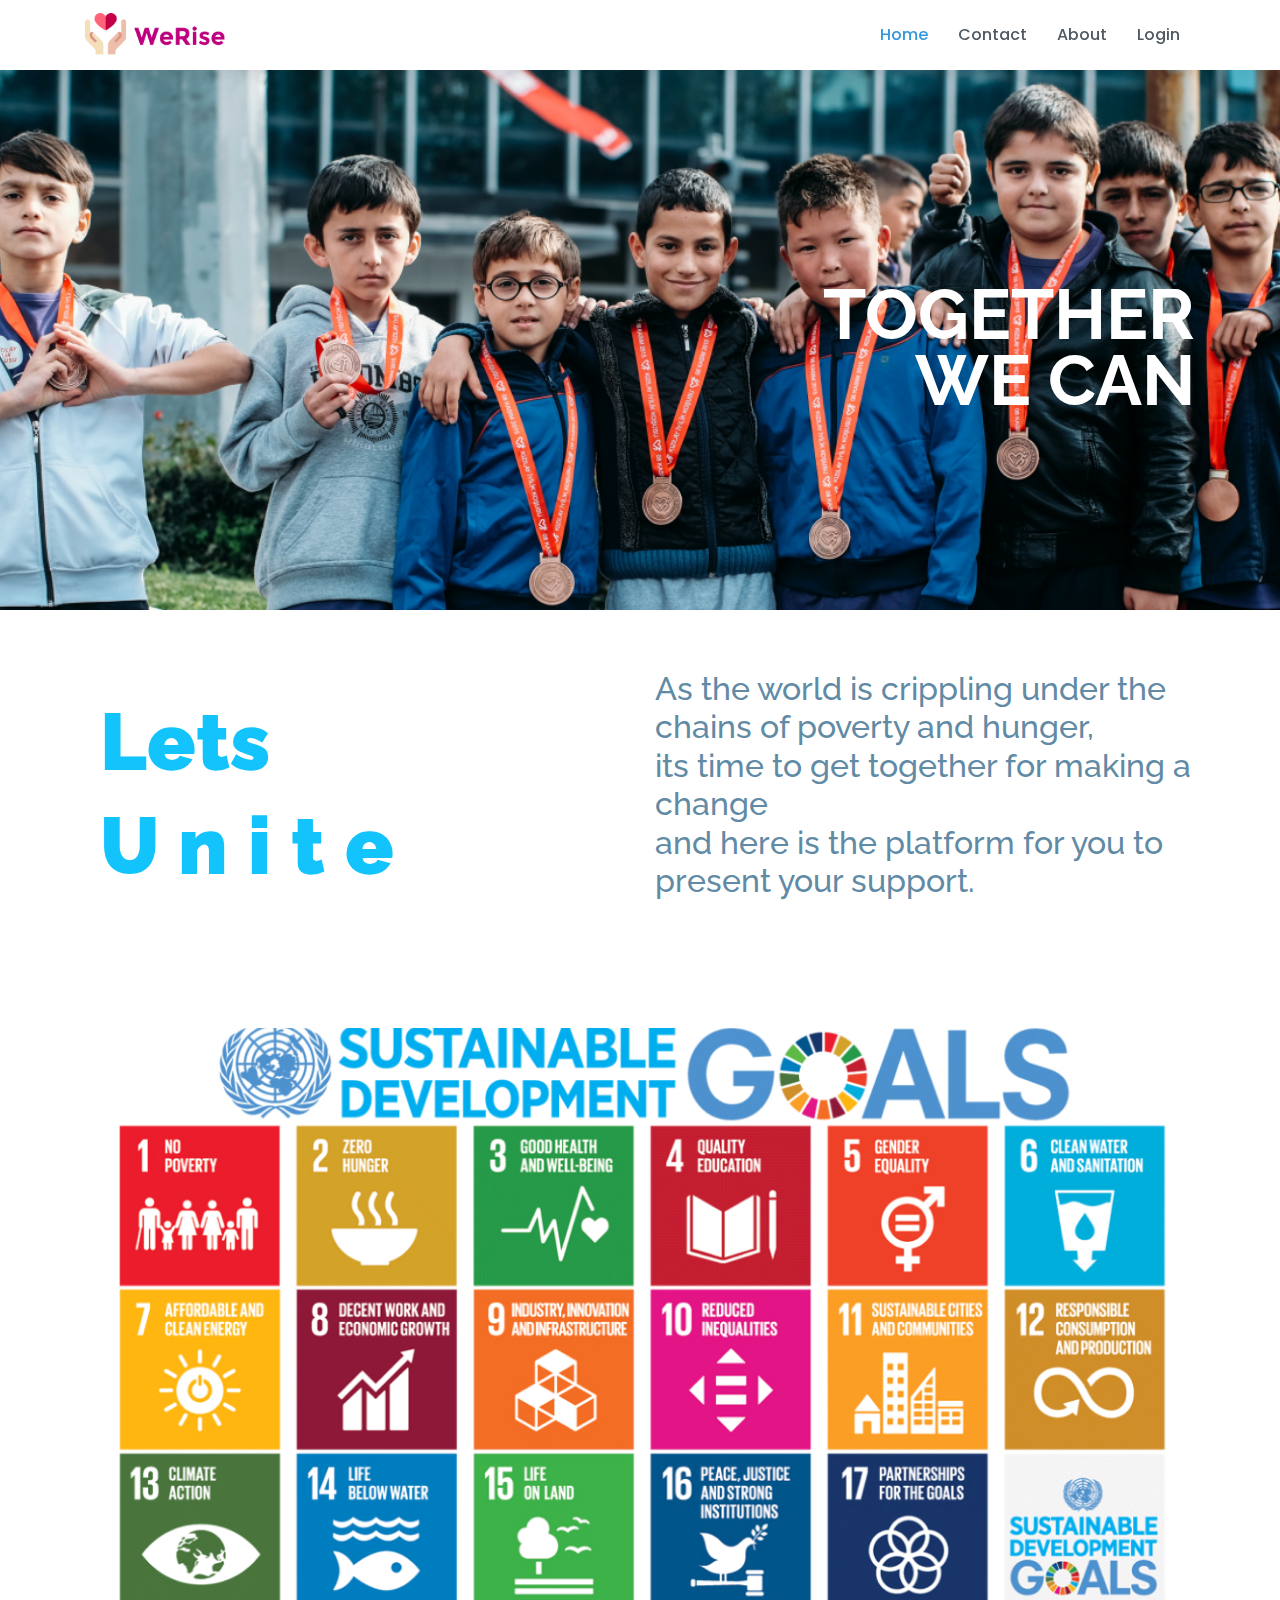
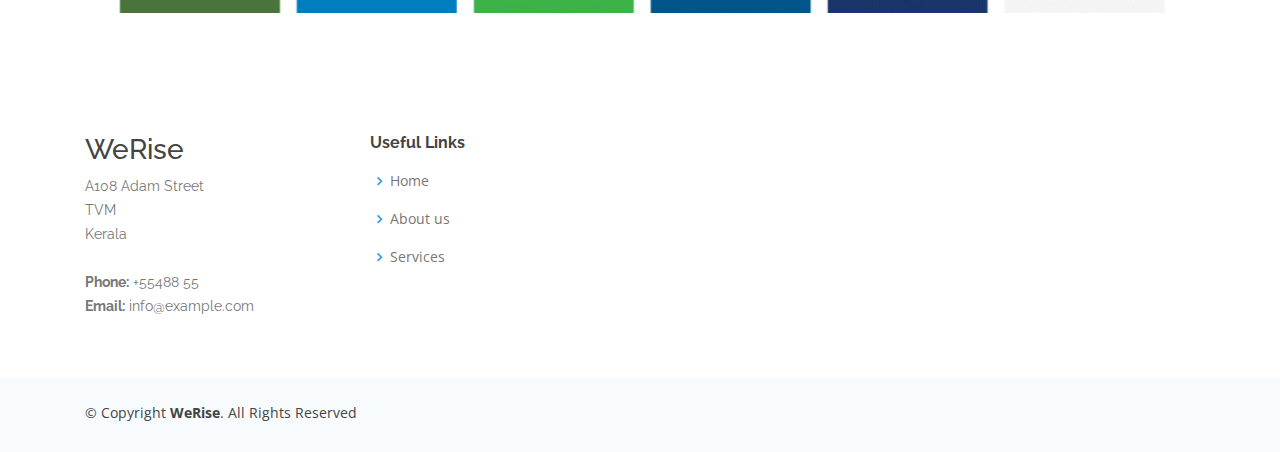
==== commit 05b6c027: "added login" ====
--- a/index.html
+++ b/index.html
@@ -41,17 +41,18 @@
     <div class="container d-flex align-items-center">
 
       <div class=" mr-auto">
-       <a href=""><img class="mt-3" width="350px" src="./logo.png"/></a> 
+        <img class="mt-3" width="350px" src="./logo.png"/>
+
         <!-- Uncomment below if you prefer to use an image logo -->
         <!-- <a href="index.html"><img src="assets/img/logo.png" alt="" class="img-fluid"></a>-->
       </div>
 
       <nav class="nav-menu d-none d-lg-block">
         <ul>
-          <li class="active"><a href="index.html">Why us?</a></li>
+          <li class="active"><a href="index.html">Home</a></li>
           <li><a href="#services">Contact</a></li>
           <li><a href="#portfolio">About</a></li>
-          <li><a href="#testimonials">Login</a></li>
+          <li><a href="inner-page.html">Login</a></li>
 
         </ul>
       </nav><!-- .nav-menu -->
@@ -111,7 +112,7 @@
 
         <div class="row ">
 
-          <img class=" img-fluid  " style="max-width: 100%;  height: auto;" src="./img11.jpg"/>
+          <img class="img-fluid" style="max-width: 100%; height: auto;" src="./img11.jpg"/>
 
         </div>
 
--- a/assets/css/style.css
+++ b/assets/css/style.css
@@ -1404,3 +1404,137 @@
   color: #fff;
   text-decoration: none;
 }
+
+
+
+:root {
+  --input-padding-x: 1.5rem;
+  --input-padding-y: .75rem;
+}
+
+
+.card-signin {
+  border: 0;
+  border-radius: 1rem;
+  box-shadow: 0 0.5rem 1rem 0 rgba(0, 0, 0, 0.1);
+}
+
+.card-signin .card-title {
+  margin-bottom: 2rem;
+  font-weight: 300;
+  font-size: 1.5rem;
+}
+
+.card-signin .card-body {
+  padding: 2rem;
+}
+
+.form-signin {
+  width: 100%;
+}
+
+.form-signin .btn {
+  font-size: 80%;
+  border-radius: 5rem;
+  letter-spacing: .1rem;
+  font-weight: bold;
+  padding: 1rem;
+  transition: all 0.2s;
+}
+
+.form-label-group {
+  position: relative;
+  margin-bottom: 1rem;
+}
+
+.form-label-group input {
+  height: auto;
+  border-radius: 2rem;
+}
+
+.form-label-group>input,
+.form-label-group>label {
+  padding: var(--input-padding-y) var(--input-padding-x);
+}
+
+.form-label-group>label {
+  position: absolute;
+  top: 0;
+  left: 0;
+  display: block;
+  width: 100%;
+  margin-bottom: 0;
+  /* Override default `<label>` margin */
+  line-height: 1.5;
+  color: #495057;
+  border: 1px solid transparent;
+  border-radius: .25rem;
+  transition: all .1s ease-in-out;
+}
+
+.form-label-group input::-webkit-input-placeholder {
+  color: transparent;
+}
+
+.form-label-group input:-ms-input-placeholder {
+  color: transparent;
+}
+
+.form-label-group input::-ms-input-placeholder {
+  color: transparent;
+}
+
+.form-label-group input::-moz-placeholder {
+  color: transparent;
+}
+
+.form-label-group input::placeholder {
+  color: transparent;
+}
+
+.form-label-group input:not(:placeholder-shown) {
+  padding-top: calc(var(--input-padding-y) + var(--input-padding-y) * (2 / 3));
+  padding-bottom: calc(var(--input-padding-y) / 3);
+}
+
+.form-label-group input:not(:placeholder-shown)~label {
+  padding-top: calc(var(--input-padding-y) / 3);
+  padding-bottom: calc(var(--input-padding-y) / 3);
+  font-size: 12px;
+  color: #777;
+}
+
+.btn-google {
+  color: white;
+  background-color: #ea4335;
+}
+
+.btn-facebook {
+  color: white;
+  background-color: #3b5998;
+}
+
+/* Fallback for Edge
+-------------------------------------------------- */
+
+@supports (-ms-ime-align: auto) {
+  .form-label-group>label {
+    display: none;
+  }
+  .form-label-group input::-ms-input-placeholder {
+    color: #777;
+  }
+}
+
+/* Fallback for IE
+-------------------------------------------------- */
+
+@media all and (-ms-high-contrast: none),
+(-ms-high-contrast: active) {
+  .form-label-group>label {
+    display: none;
+  }
+  .form-label-group input:-ms-input-placeholder {
+    color: #777;
+  }
+}
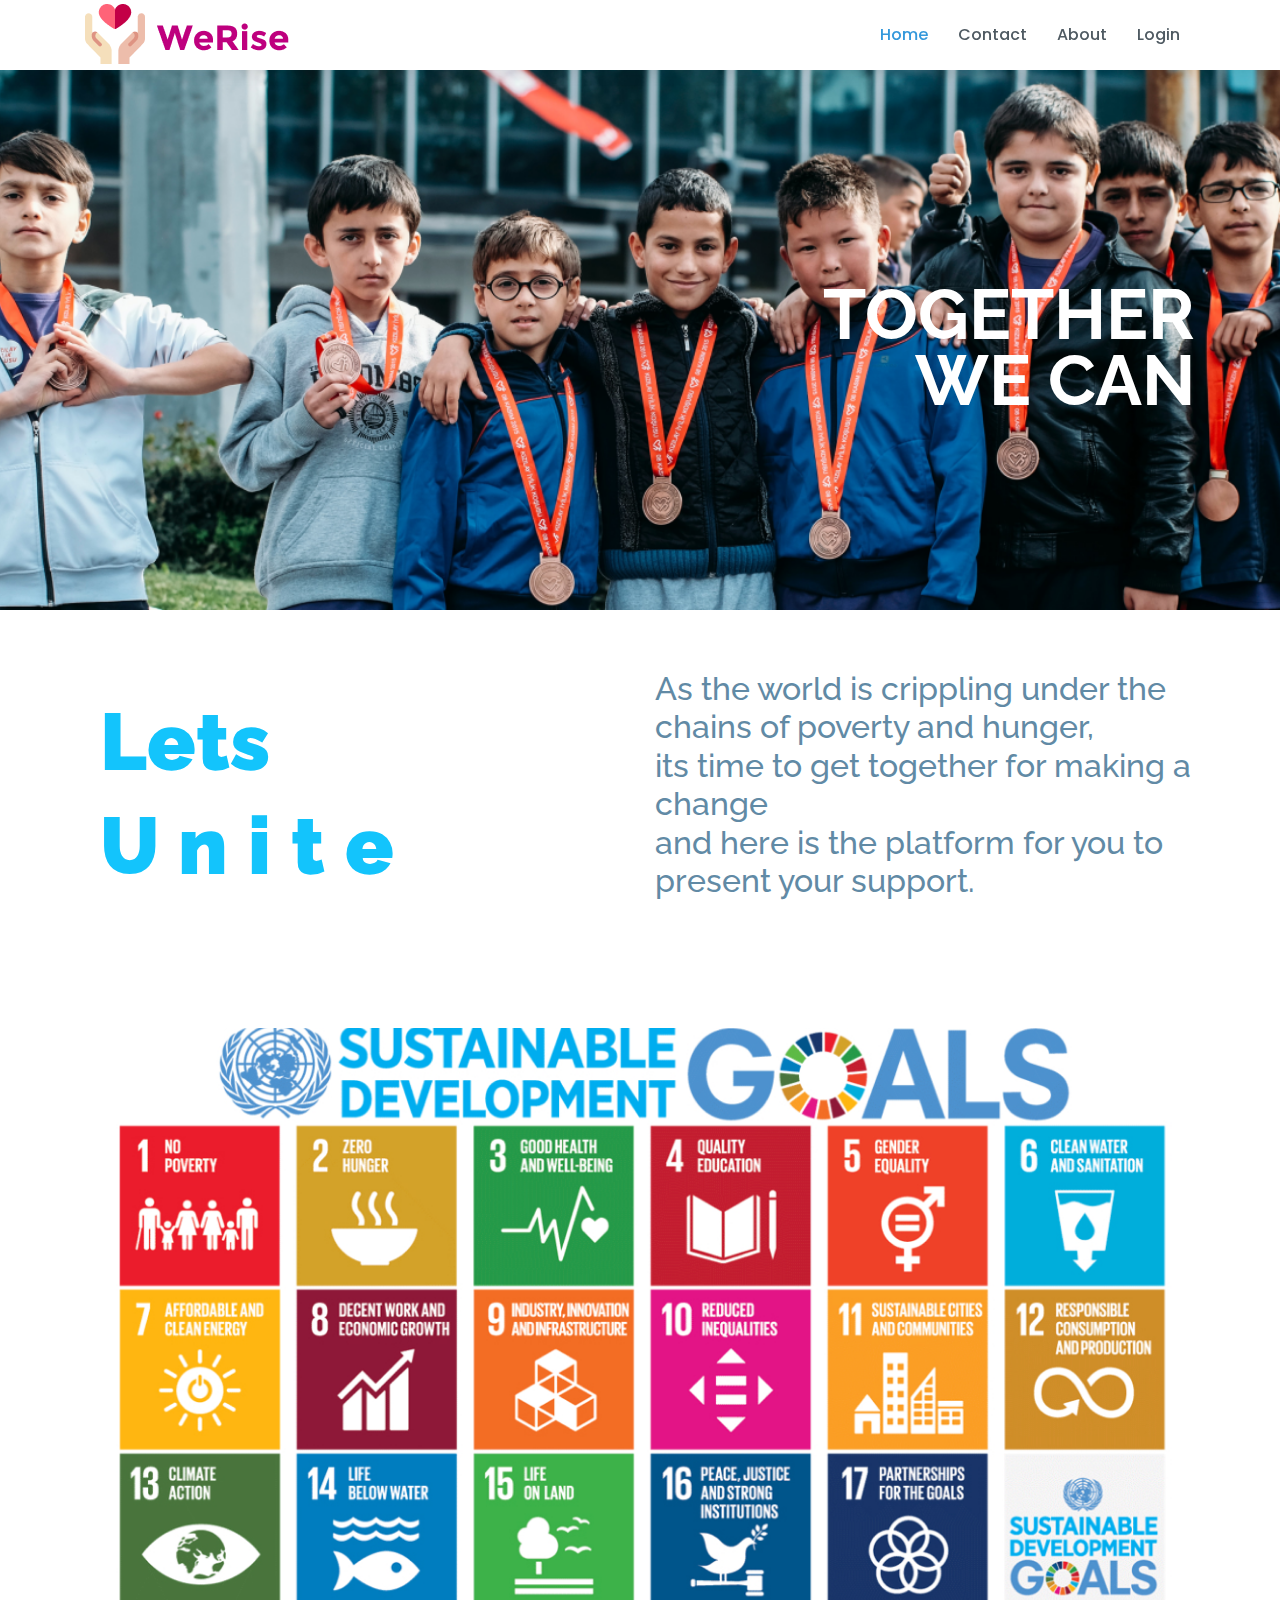
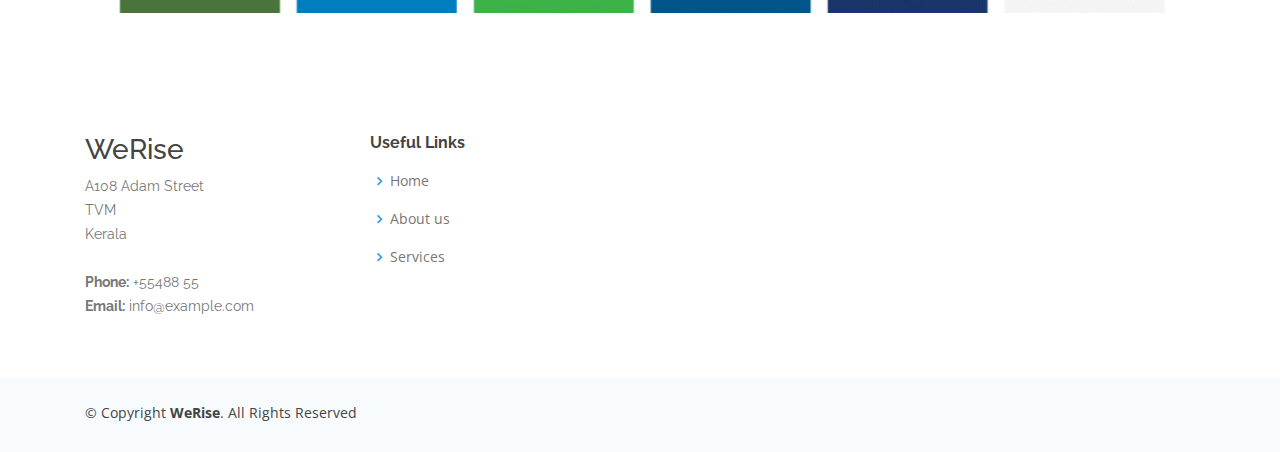
==== commit ac2fa1bd: "Update index.html" ====
--- a/index.html
+++ b/index.html
@@ -41,7 +41,7 @@
     <div class="container d-flex align-items-center">
 
       <div class=" mr-auto">
-        <img class="mt-3" width="350px" src="./logo.png"/>
+        <img class="mt-4"  src="./logo.png"/>
 
         <!-- Uncomment below if you prefer to use an image logo -->
         <!-- <a href="index.html"><img src="assets/img/logo.png" alt="" class="img-fluid"></a>-->
@@ -52,7 +52,7 @@
           <li class="active"><a href="index.html">Home</a></li>
           <li><a href="#services">Contact</a></li>
           <li><a href="#portfolio">About</a></li>
-          <li><a href="inner-page.html">Login</a></li>
+          <li><a href="./login.html">Login</a></li>
 
         </ul>
       </nav><!-- .nav-menu -->
